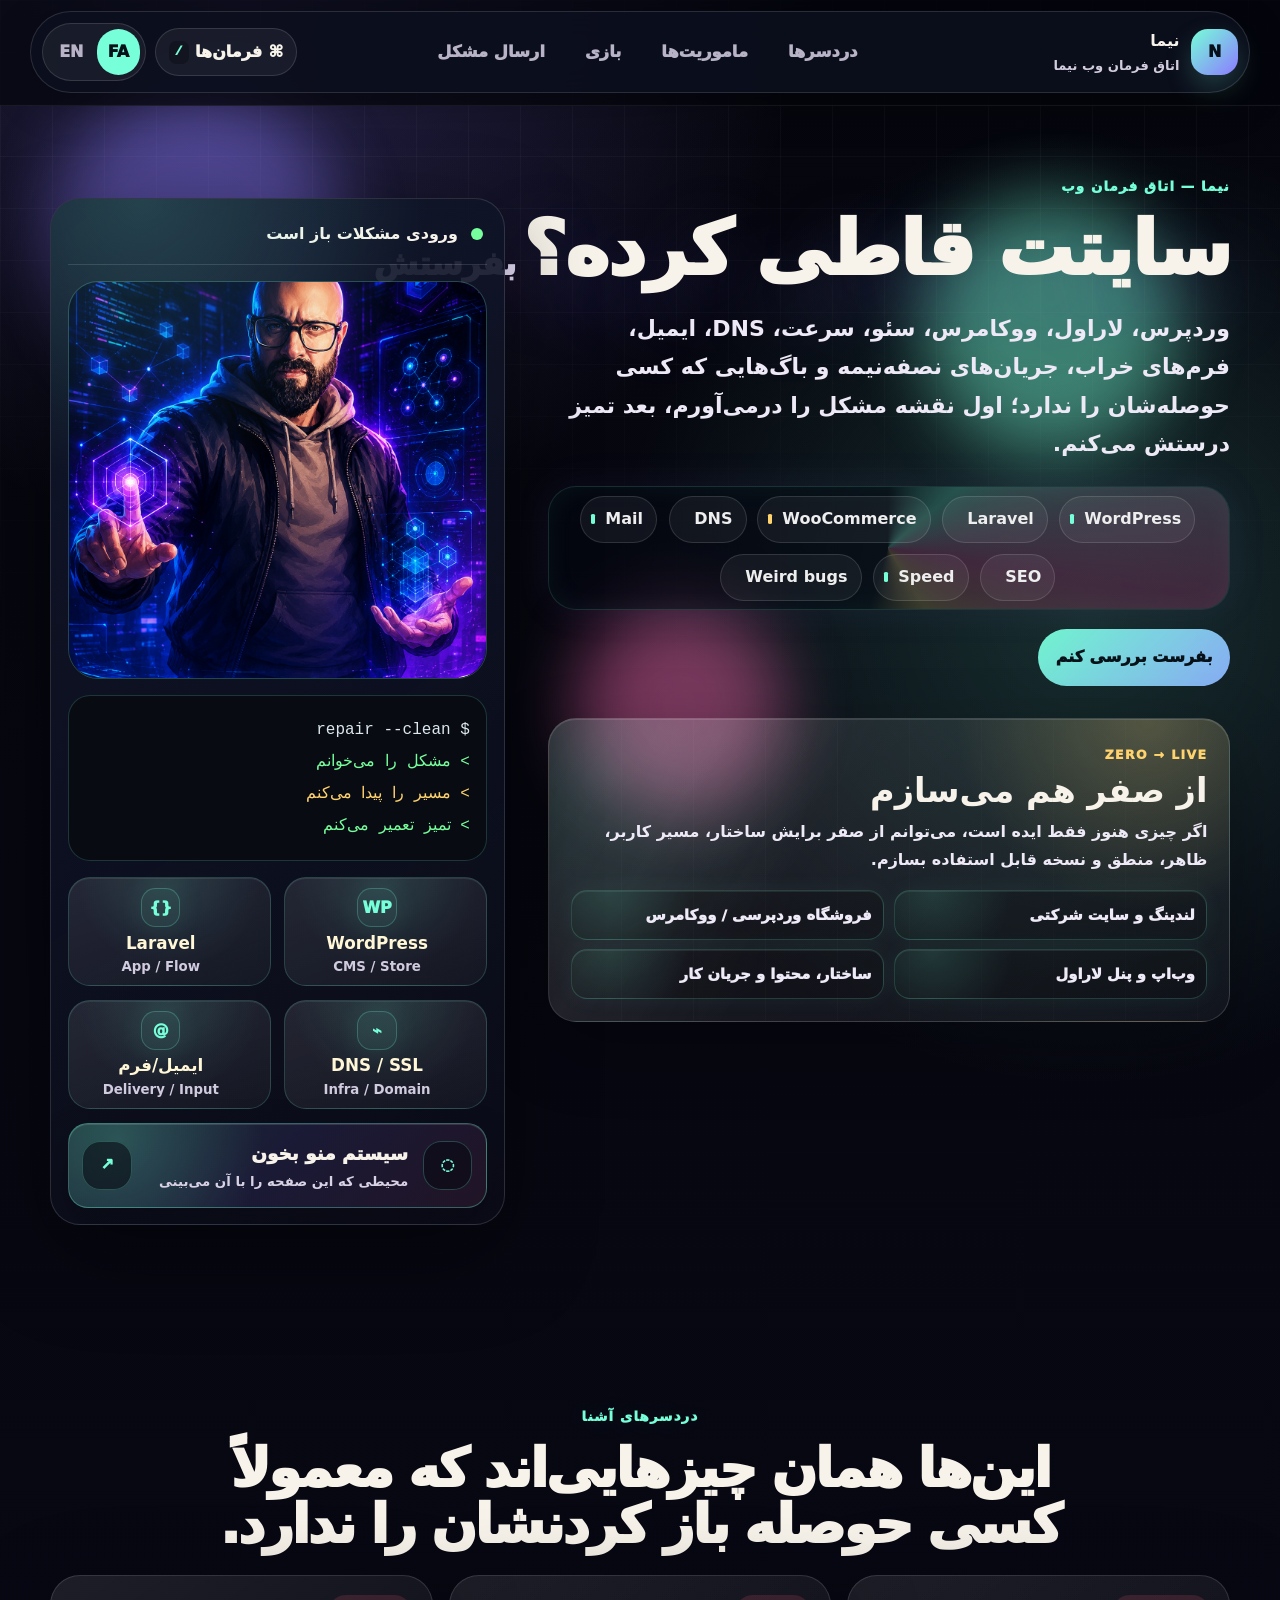
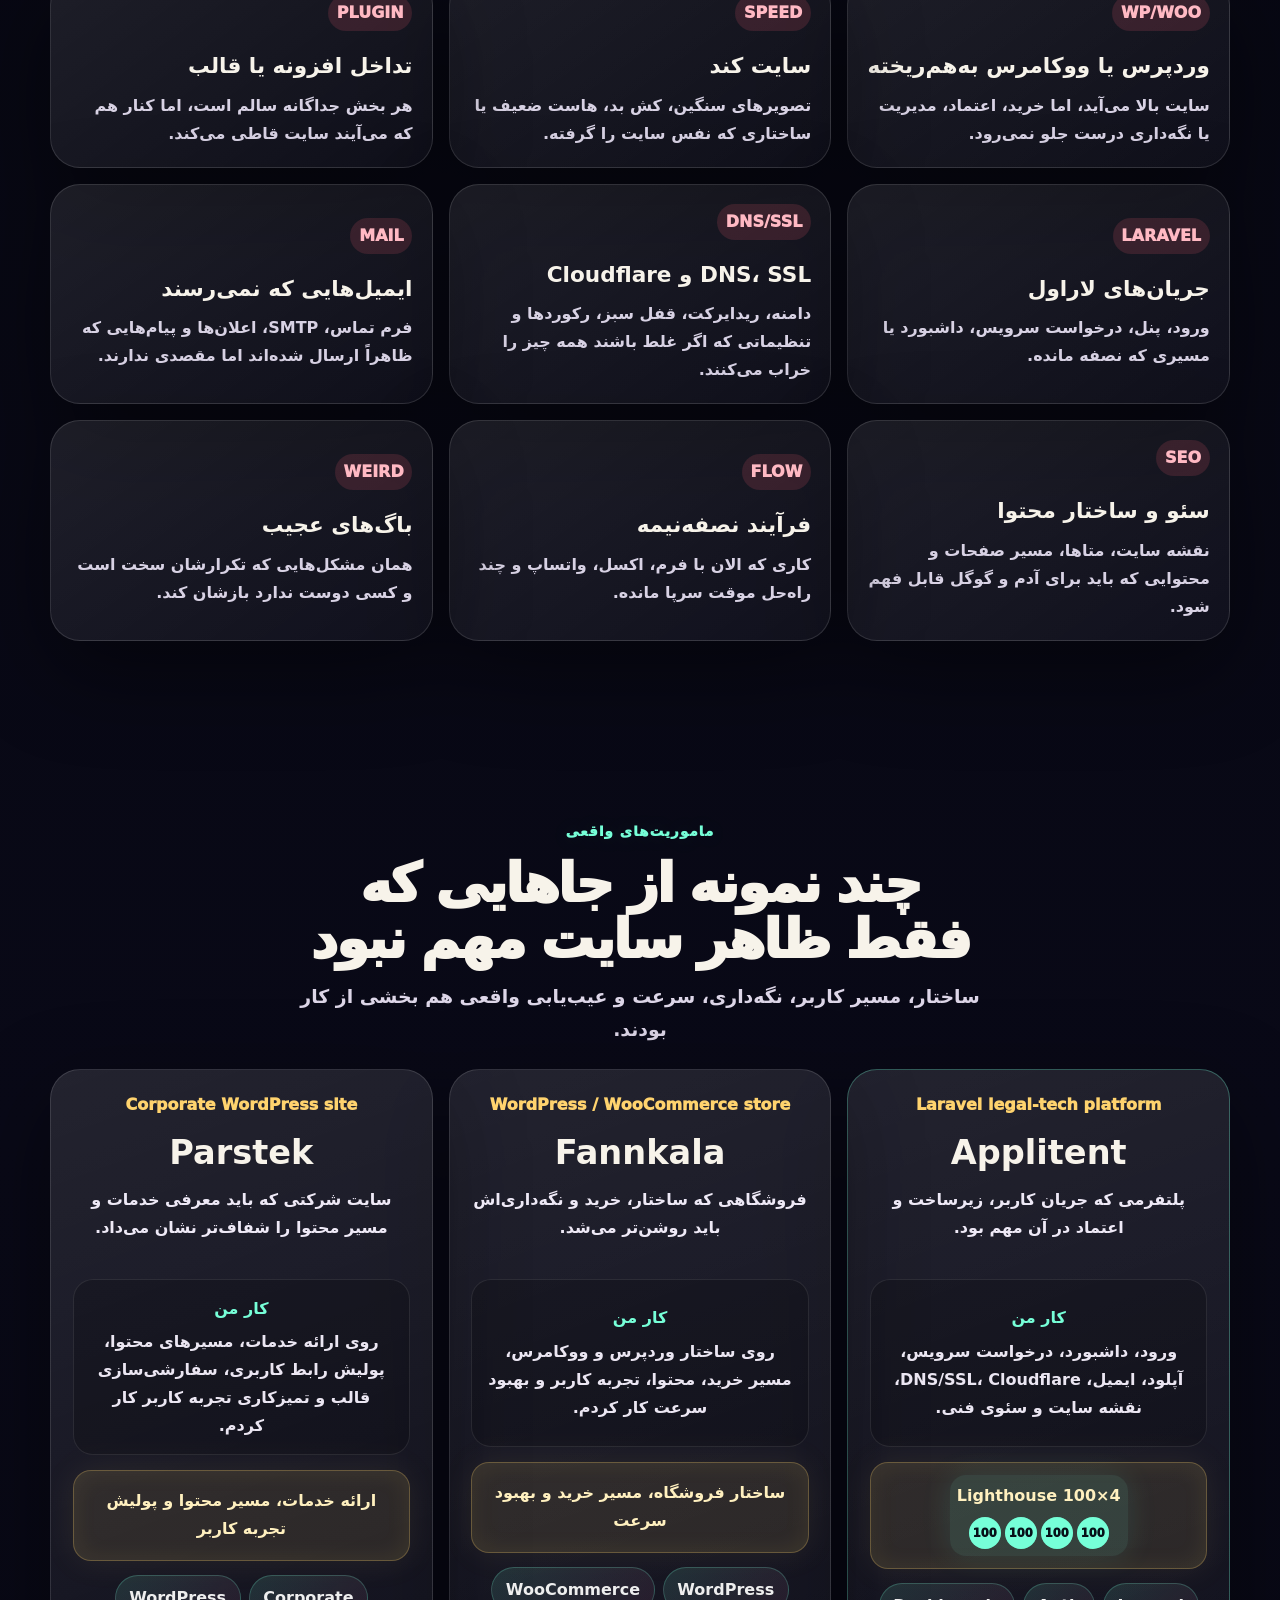
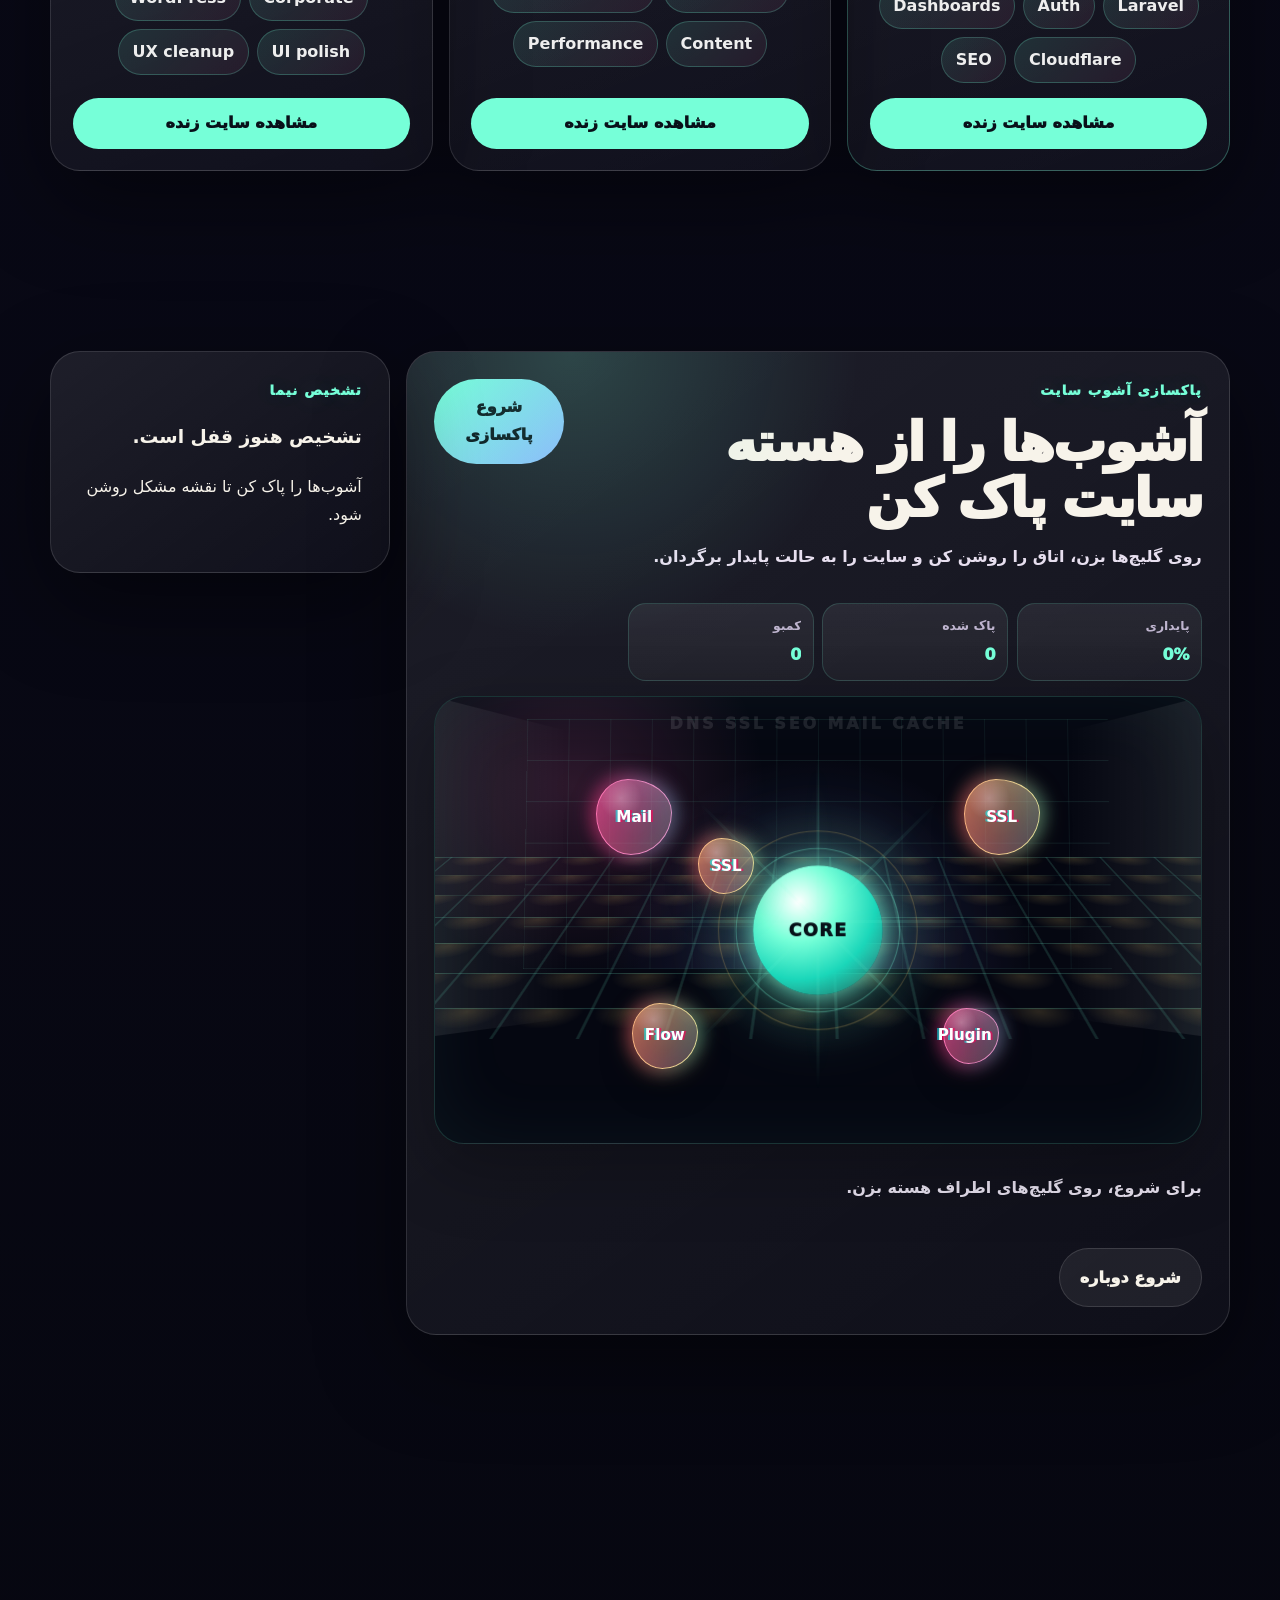
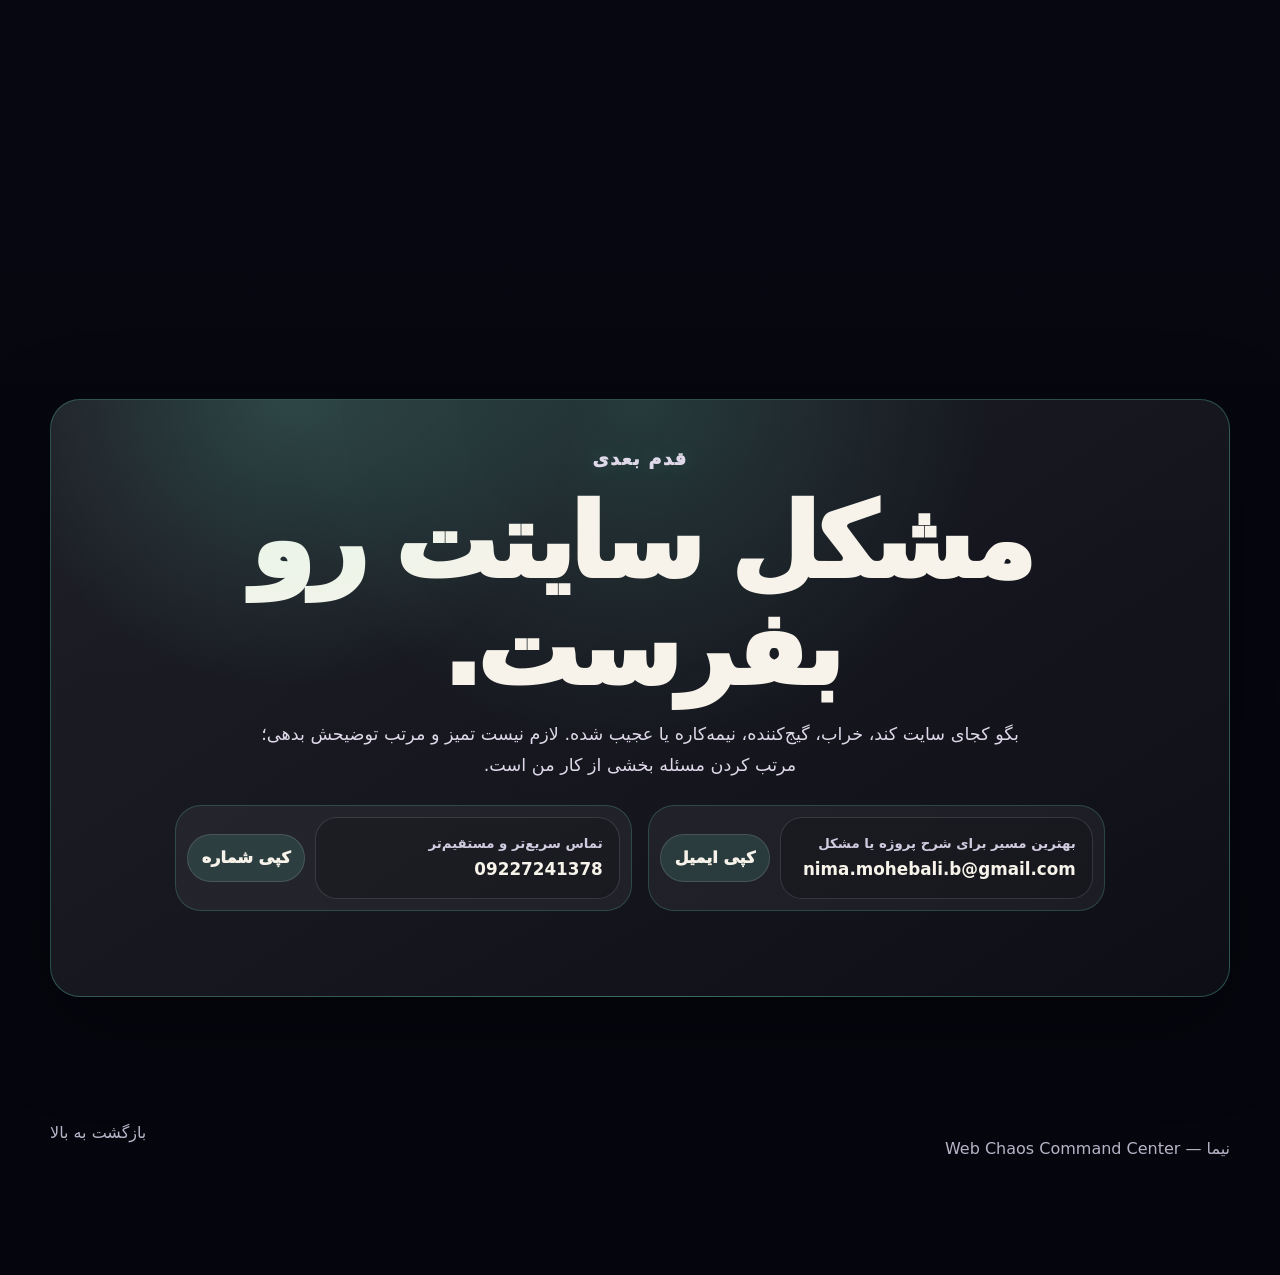
==== index.html @ 5c3686ef "Replace debug quiz with Chaos Cleaner game" ====
<!DOCTYPE html>
<html lang="fa" dir="rtl">
<head>
    <meta charset="UTF-8">
    <title>نیما — Web Chaos Command Center</title>
    <meta name="viewport" content="width=device-width, initial-scale=1">
    <meta name="description" content="نیما — اتاق فرمان وب برای عیب‌یابی و اصلاح سایت‌های وردپرسی، لاراولی، فروشگاهی، سئو، سرعت، DNS، ایمیل و باگ‌های عجیب.">
    <meta name="robots" content="index,follow">
    <meta property="og:type" content="profile">
    <meta property="og:title" content="نیما — Web Chaos Command Center">
    <meta property="og:description" content="نیما — اتاق فرمان وب برای عیب‌یابی و اصلاح سایت‌های وردپرسی، لاراولی، فروشگاهی، سئو، سرعت، DNS، ایمیل و باگ‌های عجیب.">
    <meta property="og:locale" content="fa_IR">
    <meta property="og:site_name" content="Nima — Web Chaos Command Center">
    <meta property="og:image" content="./nima-command-center.png">
    <meta name="twitter:card" content="summary_large_image">
    <meta name="twitter:title" content="نیما — Web Chaos Command Center">
    <meta name="twitter:description" content="نیما — اتاق فرمان وب برای عیب‌یابی و اصلاح سایت‌های وردپرسی، لاراولی، فروشگاهی، سئو، سرعت، DNS، ایمیل و باگ‌های عجیب.">
    <meta name="twitter:image" content="./nima-command-center.png">
    <script type="application/ld+json">
    {"@context":"https://schema.org","@type":"ProfilePage","name":"Nima — Web Chaos Command Center","inLanguage":["fa-IR","en-US"],"about":{"@type":"Person","name":"Nima","email":"mailto:nima.mohebali.b@gmail.com","telephone":"+989227241378","knowsAbout":["Laravel","WordPress","WooCommerce","Technical SEO","Web Performance","DNS","SSL","Cloudflare","Mail troubleshooting","Web debugging"]}}
    </script>
    <link rel="stylesheet" href="assets/css/style.css">
</head>
<body>
    <a class="skip-link" href="#main-content" data-i18n="skip">رفتن به محتوای اصلی</a>
    <div class="cursor-glow" aria-hidden="true"></div>
    <div class="ambient" aria-hidden="true"><span></span><span></span><span></span></div>

    <header class="site-header" data-i18n-aria-label="headerAria" aria-label="ناوبری اصلی">
        <nav class="nav-shell">
            <a class="brand" href="#top" data-i18n-aria-label="brandAria" aria-label="بازگشت به بالا"><span class="brand-mark">N</span><span><strong data-i18n="brandName">نیما</strong><small data-i18n="brandRole">اتاق فرمان وب نیما</small></span></a>
            <div class="nav-links" data-i18n-aria-label="navAria" aria-label="لینک‌های صفحه">
                <a href="#chaos" data-i18n="navChaos">دردسرها</a><a href="#projects" data-i18n="navProjects">ماموریت‌ها</a><a href="#boss" data-i18n="navBoss">بازی</a><a href="#contact" data-i18n="navContact">ارسال مشکل</a>
            </div>
            <div class="nav-actions">
                <button class="command-trigger" type="button" data-open-command data-i18n-aria-label="commandAria" aria-label="باز کردن فرمان‌ها"><span>⌘</span><span data-i18n="commandTrigger">فرمان‌ها</span><kbd>/</kbd></button>
                <div class="language-switch" role="group" data-i18n-aria-label="langAria" aria-label="تغییر زبان"><button type="button" class="lang-option is-active" data-lang-option="fa">FA</button><button type="button" class="lang-option" data-lang-option="en">EN</button><span class="lang-status" data-i18n="langStatus">حالت فارسی</span></div>
            </div>
        </nav>
    </header>

    <main id="main-content">
        <section class="hero section" id="top" aria-labelledby="hero-title">
            <div class="container hero-grid">
                <div class="hero-copy observe">
                    <p class="hero-kicker" data-i18n="heroBadge">Nima — Web Chaos Command Center</p>
                    <h1 class="hero-title" id="hero-title"><span class="hero-title-main" data-i18n="heroTitleMain">سایتت قاطی کرده؟</span><span class="hero-title-soft" data-i18n="heroTitleSoft">بفرستش</span></h1>
                    <p class="hero-subtitle" data-i18n="heroSubtitle">وردپرس، لاراول، ووکامرس، سئو، سرعت، DNS، ایمیل، فرم‌های خراب، جریان‌های نصفه‌نیمه و باگ‌هایی که کسی حوصله‌شان را ندارد؛ اول نقشه مشکل را درمی‌آورم، بعد تمیز درستش می‌کنم.</p>
                    <div class="chaos-strip" aria-label="Web chaos signals"><span>WordPress</span><span>Laravel</span><span>WooCommerce</span><span>DNS</span><span>Mail</span><span>SEO</span><span>Speed</span><span>Weird bugs</span></div>
                    <div class="hero-actions hero-actions-minimal"><a href="#contact" class="btn primary-btn" data-i18n="heroCtaContact">بفرست بررسی کنم</a></div>
                    <article class="scratch-card hero-support-card">
                        <span class="scratch-kicker">ZERO → LIVE</span>
                        <h2 data-i18n="scratchTitle">از صفر هم می‌سازم</h2>
                        <p data-i18n="scratchBody">اگر چیزی هنوز فقط ایده است، می‌توانم از صفر برایش ساختار، مسیر کاربر، ظاهر، منطق و نسخه قابل استفاده بسازم.</p>
                        <div class="scratch-list" aria-label="Build from scratch options">
                            <span data-i18n="scratchItem1">لندینگ و سایت شرکتی</span>
                            <span data-i18n="scratchItem2">فروشگاه وردپرسی / ووکامرس</span>
                            <span data-i18n="scratchItem3">وب‌اپ و پنل لاراول</span>
                            <span data-i18n="scratchItem4">ساختار، محتوا و جریان کار</span>
                        </div>
                    </article>
                </div>
                <aside class="dashboard observe" data-i18n-aria-label="dashboardAria" aria-label="داشبورد فرمان">
                    <div class="dash-top"><span class="pulse-dot"></span><strong data-i18n="dashTitle">ورودی مشکلات باز است</strong></div><figure class="operator-card"><img src="./nima-command-center.png" alt="نیما در اتاق فرمان وب" data-i18n-alt="operatorAlt"></figure>
                    <div class="terminal-card"><p>$ repair --clean</p><p class="ok" data-i18n="terminal1">&gt; مشکل را می‌خوانم</p><p class="warn" data-i18n="terminal2">&gt; مسیر را پیدا می‌کنم</p><p class="ok" data-i18n="terminal3">&gt; تمیز تعمیر می‌کنم</p></div>
                    <div class="system-cards system-lights" aria-label="Repair categories">
                        <span class="system-module"><i>WP</i><strong>WordPress</strong><small>CMS / Store</small></span>
                        <span class="system-module"><i>{}</i><strong>Laravel</strong><small>App / Flow</small></span>
                        <span class="system-module"><i>⌁</i><strong>DNS / SSL</strong><small>Infra / Domain</small></span>
                        <span class="system-module"><i>@</i><strong data-i18n="statusMailLabel">ایمیل / فرم</strong><small>Delivery / Input</small></span>
                    </div>
                    <button class="scan-card" type="button" data-scan-visitor>
                        <span class="scan-glyph" aria-hidden="true">◌</span>
                        <span class="scan-copy"><strong data-i18n="scanCta">سیستم منو بخون</strong><small data-i18n="scanHelper">محیطی که این صفحه را با آن می‌بینی</small></span>
                        <span class="scan-arrow" aria-hidden="true">↗</span>
                    </button>
                </aside>
            </div>
        </section>

        <section class="section" id="chaos" aria-labelledby="chaos-title">
            <div class="container"><div class="section-heading observe"><p class="section-kicker" data-i18n="chaosKicker">دردسرهای آشنا</p><h2 id="chaos-title" data-i18n="chaosTitle">این‌ها همان چیزهایی‌اند که معمولاً کسی حوصله باز کردنشان را ندارد.</h2></div><div class="chaos-grid" id="chaos-grid"></div></div>
        </section>

        <section class="section" id="projects" aria-labelledby="projects-title">
            <div class="container"><div class="section-heading observe"><p class="section-kicker" data-i18n="projectsKicker">ماموریت‌های واقعی</p><h2 id="projects-title" data-i18n="projectsTitle">چند نمونه از جاهایی که فقط ظاهر سایت مهم نبود</h2><p data-i18n="projectsSubtitle">ساختار، مسیر کاربر، نگه‌داری، سرعت و عیب‌یابی واقعی هم بخشی از کار بودند.</p></div><div class="mission-grid" id="mission-grid"></div></div>
        </section>

        <section class="section split-section" id="boss" aria-labelledby="boss-title">
            <div class="container game-layout debug-lab-layout">
                <article class="game-card debug-lab-card observe" id="game-card">
                    <div class="game-head debug-lab-head"><div><p class="section-kicker" data-i18n="gameKicker">پاکسازی آشوب سایت</p><h2 id="boss-title" data-i18n="gameTitle">آشوب‌ها را از هسته سایت پاک کن</h2><p data-i18n="gameIntro">روی گلیچ‌ها بزن، اتاق را روشن کن و سایت را به حالت پایدار برگردان.</p></div><button class="btn primary-btn" type="button" data-start-game data-i18n="startGame">شروع پاکسازی</button></div>
                    <div class="debug-lab-shell">
                        <div class="rescue-hud debug-lab-hud" aria-live="polite"><span><b data-i18n="stabilityLabel">پایداری</b><i id="game-power">0%</i></span><span><b data-i18n="cleanedLabel">پاک شده</b><i id="game-cleaned">0</i></span><span><b data-i18n="comboLabel">کمبو</b><i id="game-combo">0</i></span></div>
                        <div class="debug-lab-stage chaos-stage" id="debug-lab-stage" aria-label="Chaos Cleaner stage">
                            <div class="lab-wall lab-wall-back" aria-hidden="true"></div><div class="lab-wall lab-wall-left" aria-hidden="true"></div><div class="lab-wall lab-wall-right" aria-hidden="true"></div><div class="lab-floor" aria-hidden="true"></div>
                            <div class="lab-core" id="lab-core" aria-hidden="true"><span>CORE</span></div>
                            <div class="lab-beams" id="lab-beams" aria-hidden="true"></div>
                            <div class="lab-consoles" id="lab-consoles"></div>
                        </div>
                        <p class="game-status" id="game-status" aria-live="polite" data-i18n="gameStatusIdle">برای شروع، روی گلیچ‌های اطراف هسته بزن.</p>
                        <div class="game-actions"><button class="btn ghost-btn" type="button" data-reset-game data-i18n="resetGame">شروع دوباره</button></div>
                    </div>
                </article>
                <aside class="diagnosis-card observe" id="diagnosis-card" aria-live="polite"><p class="section-kicker" data-i18n="diagnosisKicker">تشخیص نیما</p><h3 data-i18n="diagnosisLocked">تشخیص هنوز قفل است.</h3><p data-i18n="diagnosisHint">آشوب‌ها را پاک کن تا نقشه مشکل روشن شود.</p></aside>
            </div>
        </section>

        <section class="section signal-section" id="signal" aria-labelledby="signal-title">
            <div class="container"><article class="signal-player observe" id="signal-player" data-audio-ready="false"><div class="signal-copy"><p class="section-kicker">Nima Signal Player</p><h2 id="signal-title" data-i18n="signalTitle">Command Center Signal</h2><div class="vibe-tags"><span data-i18n="tagMade">ساخته‌ی نیما</span><span data-i18n="tagPersonal">سیگنال شخصی</span></div></div><button class="signal-play" type="button" data-audio-toggle data-i18n-aria-label="audioPlay" aria-label="پخش سیگنال">▶</button><div class="wave" aria-hidden="true"><span></span><span></span><span></span><span></span><span></span><span></span></div><div class="signal-scrub"><time id="audio-current">0:00</time><button class="signal-progress" type="button" data-audio-seek aria-label="Audio timeline"><span id="audio-progress"></span><i id="audio-thumb"></i></button><time id="audio-duration">0:00</time></div><p class="audio-note" id="audio-note" data-i18n="audioMissing">اگر فایل صوتی موجود نباشد، پلیر بی‌صدا و تمیز می‌ماند.</p><audio id="command-audio" preload="metadata" src="assets/audio/command-center.mp3"></audio></article></div>
        </section>

        <section class="section contact-section" id="contact" aria-labelledby="contact-title">
            <div class="container"><article class="contact-card observe"><p class="section-kicker" data-i18n="contactKicker">قدم بعدی</p><h2 id="contact-title" data-i18n="contactTitle">مشکل سایتت رو بفرست.</h2><p data-i18n="contactText">بگو کجای سایت کند، خراب، گیج‌کننده، نیمه‌کاره یا عجیب شده. لازم نیست تمیز و مرتب توضیحش بدهی؛ مرتب کردن مسئله بخشی از کار من است.</p><div class="contact-actions"><div class="contact-method"><a class="contact-link" href="mailto:nima.mohebali.b@gmail.com"><small data-i18n="emailContext">بهترین مسیر برای شرح پروژه یا مشکل</small><strong>nima.mohebali.b@gmail.com</strong></a><button class="copy-btn" type="button" data-copy="email" data-i18n="copyEmail">کپی ایمیل</button></div><div class="contact-method"><a class="contact-link" href="tel:+989227241378" data-i18n-aria-label="phoneAria" aria-label="تماس با 09227241378"><small data-i18n="phoneContext">تماس سریع‌تر و مستقیم‌تر</small><strong>09227241378</strong></a><button class="copy-btn" type="button" data-copy="phone" data-i18n="copyPhone">کپی شماره</button></div></div><p class="copy-status" id="copy-status" aria-live="polite"></p></article></div>
        </section>
    </main>

    <footer class="page-footer"><div class="container footer-content"><p data-i18n="footerText">نیما — Web Chaos Command Center</p><a href="#top" data-i18n="backTop">بازگشت به بالا</a></div></footer>
    <div class="mobile-dock" aria-label="Pocket console"><button type="button" data-open-command>⌘</button><a href="#boss">☠︎</a><a href="#contact">✉</a><button type="button" data-audio-toggle>▶</button></div>

    <div class="diagnostics-dialog" id="diagnostics-dialog" role="dialog" aria-modal="true" aria-labelledby="diagnostics-title" hidden><div class="diagnostics-backdrop" data-close-diagnostics></div><div class="diagnostics-panel" role="document"><div class="diagnostics-head"><div><p class="section-kicker">Environment Scan</p><h2 id="diagnostics-title" data-i18n="diagnosticsTitle">اسکن محیط</h2></div><button class="icon-button" type="button" data-close-diagnostics data-i18n-aria-label="closeAria" aria-label="بستن">×</button></div><div class="diagnostics-grid" id="diagnostics-grid" hidden aria-live="polite"></div></div></div>
    <div class="command-dialog" id="command-dialog" role="dialog" aria-modal="true" aria-labelledby="command-title" hidden><div class="command-backdrop" data-close-command></div><div class="command-panel" role="document"><div class="command-head"><div><p class="section-kicker">System Console</p><h2 id="command-title" data-i18n="paletteTitle">فرمان‌ها</h2></div><button class="icon-button" type="button" data-close-command data-i18n-aria-label="closeAria" aria-label="بستن">×</button></div><div class="command-list" id="command-list"></div><p class="command-hint" data-i18n="paletteHint">/ برای باز کردن، Escape برای بستن.</p></div></div>
    <script src="assets/js/main.js"></script>
</body>
</html>
---- assets/css/style.css ----
/* Base */
:root {
    color-scheme: dark;
    --bg: #05060d;
    --panel: rgba(16, 20, 35, 0.78);
    --panel-strong: rgba(25, 30, 52, 0.92);
    --text: #f7f3ea;
    --muted: #b8b3c7;
    --line: rgba(255, 255, 255, 0.13);
    --mint: #76ffd8;
    --pink: #ff6fb5;
    --violet: #8c7bff;
    --amber: #ffd36e;
    --danger: #ff5d73;
    --ok: #77ff9d;
    --shadow: 0 30px 90px rgba(0, 0, 0, 0.45);
    --radius: 30px;
    --container: 1180px;
}

* {
    box-sizing: border-box;
}

html {
    scroll-behavior: smooth;
}

body {
    margin: 0;
    min-width: 320px;
    padding-bottom: env(safe-area-inset-bottom);
    background:
        radial-gradient(circle at 20% 0, rgba(140, 123, 255, 0.25), transparent 34rem),
        radial-gradient(circle at 85% 10%, rgba(118, 255, 216, 0.16), transparent 30rem),
        linear-gradient(180deg, #05060d, #090917 45%, #05060d);
    color: var(--text);
    font-family: Vazirmatn, Inter, ui-rounded, "SF Pro Rounded", system-ui, -apple-system, BlinkMacSystemFont, "Segoe UI", sans-serif;
    line-height: 1.75;
    text-rendering: optimizeLegibility;
    -webkit-font-smoothing: antialiased;
    overflow-x: hidden;
}

body.debug-mode {
    --line: rgba(118, 255, 216, 0.28);
}

body::selection {
    background: rgba(118, 255, 216, 0.28);
}

a {
    color: inherit;
    text-decoration: none;
}

button {
    font: inherit;
    cursor: pointer;
}

:focus-visible {
    outline: 3px solid rgba(118, 255, 216, 0.75);
    outline-offset: 3px;
}

.container {
    width: min(var(--container), calc(100% - 2rem));
    margin-inline: auto;
}

.section {
    position: relative;
    padding: clamp(3.3rem, 7vw, 7rem) 0;
}

.skip-link {
    position: fixed;
    inset-block-start: 1rem;
    inset-inline-start: 1rem;
    z-index: 999;
    transform: translateY(-160%);
    padding: 0.8rem 1rem;
    border-radius: 999px;
    background: var(--mint);
    color: #061018;
    font-weight: 950;
}

.skip-link:focus {
    transform: none;
}

.cursor-glow {
    position: fixed;
    z-index: 0;
    width: 18rem;
    height: 18rem;
    border-radius: 50%;
    pointer-events: none;
    opacity: 0;
    background: radial-gradient(circle, rgba(118, 255, 216, 0.16), transparent 65%);
    transform: translate(-50%, -50%);
}

.ambient {
    position: fixed;
    inset: 0;
    z-index: -1;
    overflow: hidden;
    pointer-events: none;
}

.ambient::before {
    content: "";
    position: absolute;
    inset: 0;
    background-image:
        linear-gradient(rgba(255, 255, 255, 0.04) 1px, transparent 1px),
        linear-gradient(90deg, rgba(255, 255, 255, 0.04) 1px, transparent 1px);
    background-size: 52px 52px;
    mask-image: linear-gradient(#000, transparent 78%);
}

.ambient span {
    position: absolute;
    border-radius: 999px;
    filter: blur(35px);
    opacity: 0.45;
}

.ambient span:nth-child(1) {
    width: 18rem;
    height: 18rem;
    top: 10%;
    left: 4%;
    background: var(--violet);
}

.ambient span:nth-child(2) {
    width: 16rem;
    height: 16rem;
    top: 22%;
    right: 8%;
    background: var(--mint);
}

.ambient span:nth-child(3) {
    width: 13rem;
    height: 13rem;
    bottom: 10%;
    left: 45%;
    background: var(--pink);
}

/* Header / Navigation */
.site-header {
    position: sticky;
    top: 0;
    z-index: 50;
    padding: 0.7rem 0;
    border-bottom: 1px solid rgba(255, 255, 255, 0.07);
    background: rgba(5, 6, 13, 0.7);
    backdrop-filter: blur(20px);
}

.nav-shell {
    width: min(1220px, calc(100% - 1rem));
    margin: auto;
    display: flex;
    align-items: center;
    justify-content: space-between;
    gap: 1rem;
    padding: 0.55rem;
    border: 1px solid var(--line);
    border-radius: 999px;
    background: rgba(13, 17, 31, 0.82);
    box-shadow: 0 12px 40px rgba(0, 0, 0, 0.25);
}

.brand,
.nav-actions,
.nav-links,
.language-switch,
.command-trigger {
    display: flex;
    align-items: center;
}

.brand {
    min-width: 15rem;
    gap: 0.75rem;
}

.brand-mark {
    display: grid;
    place-items: center;
    width: 2.9rem;
    height: 2.9rem;
    border-radius: 1.05rem;
    background: linear-gradient(135deg, var(--mint), var(--violet));
    color: #071018;
    font-weight: 1000;
    box-shadow: 0 12px 28px rgba(118, 255, 216, 0.2);
}

.brand small {
    display: block;
    color: #d2ccdf;
    font-size: 0.82rem;
    font-weight: 800;
}

.nav-links {
    gap: 0.25rem;
}

.nav-links a {
    padding: 0.65rem 0.9rem;
    border-radius: 999px;
    color: var(--muted);
    font-weight: 850;
}

.nav-links a:hover {
    background: rgba(255, 255, 255, 0.07);
    color: var(--text);
}

.nav-actions {
    gap: 0.55rem;
}

.command-trigger,
.language-switch {
    border: 1px solid var(--line);
    border-radius: 999px;
    background: rgba(255, 255, 255, 0.055);
    padding: 0.28rem;
}

.command-trigger {
    gap: 0.4rem;
    padding: 0.55rem 0.8rem;
    color: var(--text);
    font-weight: 950;
}

.command-trigger kbd {
    padding: 0 0.38rem;
    border-radius: 0.45rem;
    background: rgba(0, 0, 0, 0.25);
    color: var(--mint);
}

.lang-option {
    border: 0;
    border-radius: 999px;
    background: transparent;
    color: var(--muted);
    padding: 0.48rem 0.68rem;
    font-weight: 950;
}

.lang-option.is-active {
    background: var(--mint);
    color: #061018;
}

.lang-status {
    position: absolute;
    width: 1px;
    height: 1px;
    clip-path: inset(50%);
    overflow: hidden;
}

/* Hero */
.hero {
    padding-top: clamp(2rem, 4vw, 4.5rem);
}

.hero-grid {
    display: grid;
    grid-template-columns: minmax(0, 1fr) minmax(330px, 0.86fr);
    align-items: center;
    gap: clamp(1.4rem, 4vw, 4rem);
}

.hero-kicker,
.section-kicker {
    margin: 0 0 0.8rem;
    color: var(--mint);
    text-transform: uppercase;
    letter-spacing: 0.08em;
    font-size: 0.84rem;
    font-weight: 1000;
    text-shadow: 0 0 22px rgba(118, 255, 216, 0.18);
}

.hero-title {
    max-width: 9.5ch;
    margin: 0;
    font-size: clamp(4.4rem, 10vw, 9rem);
    line-height: 0.9;
    letter-spacing: -0.07em;
    font-weight: 1000;
    text-shadow: 0 24px 80px rgba(140, 123, 255, 0.28);
}

html[dir="rtl"] .hero-title {
    letter-spacing: -0.035em;
}

.hero-subtitle {
    max-width: 68ch;
    margin: 1.35rem 0 0;
    color: #eee9f6;
    font-size: clamp(1.08rem, 1.8vw, 1.38rem);
    font-weight: 760;
}

.chaos-strip,
.hero-actions,
.vibe-tags,
.contact-actions {
    display: flex;
    flex-wrap: wrap;
    gap: 0.7rem;
}

.chaos-strip {
    margin-top: 1.4rem;
}

.chaos-strip span,
.chip,
.vibe-tags span {
    border: 1px solid var(--line);
    border-radius: 999px;
    background: rgba(255, 255, 255, 0.07);
    color: #eee;
    padding: 0.5rem 0.85rem;
    font-weight: 900;
}

.hero-actions {
    margin-top: 1.7rem;
}

.btn {
    display: inline-flex;
    align-items: center;
    justify-content: center;
    min-height: 3.35rem;
    border: 1px solid var(--line);
    border-radius: 999px;
    padding: 0.9rem 1.25rem;
    background: rgba(255, 255, 255, 0.065);
    color: var(--text);
    font-weight: 1000;
    transition: transform 0.2s ease, border-color 0.2s ease, background 0.2s ease;
}

.btn:hover {
    transform: translateY(-2px);
    border-color: rgba(118, 255, 216, 0.5);
}

.primary-btn {
    border: 0;
    background: linear-gradient(135deg, var(--mint), #8fb4ff);
    color: #061018;
}

.console-btn {
    background: rgba(140, 123, 255, 0.13);
}

/* Dashboard */
.dashboard,
.game-card,
.diagnosis-card,
.signal-player,
.contact-card,
.mission-card,
.chaos-card {
    position: relative;
    overflow: hidden;
    border: 1px solid var(--line);
    border-radius: var(--radius);
    background: linear-gradient(145deg, rgba(255, 255, 255, 0.09), rgba(255, 255, 255, 0.035));
    box-shadow: var(--shadow);
}

.dashboard {
    padding: 1.05rem;
    background:
        linear-gradient(145deg, rgba(16, 22, 42, 0.96), rgba(12, 13, 26, 0.78)),
        radial-gradient(circle at 20% 0, rgba(118, 255, 216, 0.18), transparent 16rem);
}

.dashboard::before,
.game-card::before,
.contact-card::before {
    content: "";
    position: absolute;
    inset: 0;
    background: radial-gradient(circle at 20% 0, rgba(118, 255, 216, 0.18), transparent 18rem);
    pointer-events: none;
}

.dash-top {
    display: flex;
    align-items: center;
    justify-content: space-between;
    gap: 0.8rem;
    border-bottom: 1px solid var(--line);
    padding: 0.25rem 0.25rem 1rem;
}

.dash-top small {
    color: var(--amber);
    font-weight: 1000;
}

.pulse-dot {
    width: 0.75rem;
    height: 0.75rem;
    border-radius: 999px;
    background: var(--ok);
    box-shadow: 0 0 0 0 rgba(119, 255, 157, 0.5);
    animation: pulse 1.6s infinite;
}

.terminal-card {
    margin: 1rem 0;
    border: 1px solid rgba(118, 255, 216, 0.18);
    border-radius: 22px;
    background: #080b12;
    color: #dce8ee;
    padding: 1rem;
    font-family: ui-monospace, SFMono-Regular, Menlo, Consolas, monospace;
}

.terminal-card p {
    margin: 0.25rem 0;
}

.ok {
    color: var(--ok);
}

.warn {
    color: var(--amber);
}

.system-cards {
    display: grid;
    grid-template-columns: repeat(2, minmax(0, 1fr));
    gap: 0.85rem;
}

.system-module,
.scan-card,
.diagnostic-item {
    border: 1px solid var(--line);
    border-radius: 20px;
    background: rgba(255, 255, 255, 0.06);
    padding: 0.85rem;
}

.system-module {
    position: relative;
    display: grid;
    justify-items: center;
    gap: 0.22rem;
    min-height: 7rem;
    overflow: hidden;
    text-align: center;
    background: linear-gradient(160deg, rgba(255,255,255,0.09), rgba(255,255,255,0.035));
    box-shadow: inset 0 1px 0 rgba(255,255,255,0.08);
}

.system-module::before {
    content: "";
    position: absolute;
    inset: 0 0 auto;
    height: 3px;
    background: linear-gradient(90deg, transparent, rgba(118,255,216,0.8), rgba(140,123,255,0.75), transparent);
}

.system-module i {
    display: grid;
    place-items: center;
    width: 2.2rem;
    height: 2.2rem;
    border: 1px solid rgba(118,255,216,0.24);
    border-radius: 0.9rem;
    background: rgba(118,255,216,0.08);
    color: var(--mint);
    font-style: normal;
    font-weight: 1000;
}

.system-cards small,
.contact-link small,
.diagnostic-item small {
    display: block;
    color: #d1cbe0;
    font-weight: 850;
}

.system-cards strong {
    font-size: 1.08rem;
    line-height: 1.25;
}

.scan-card {
    position: relative;
    display: grid;
    grid-template-columns: auto 1fr auto;
    align-items: center;
    gap: 0.9rem;
    width: 100%;
    margin-top: 0.9rem;
    color: var(--text);
    text-align: start;
    background:
        radial-gradient(circle at 12% 20%, rgba(118,255,216,0.2), transparent 9rem),
        linear-gradient(135deg, rgba(118,255,216,0.14), rgba(140,123,255,0.12) 48%, rgba(255,111,181,0.09));
    box-shadow: inset 0 1px 0 rgba(255,255,255,0.12), 0 18px 42px rgba(0,0,0,0.22);
    transition: transform 0.2s ease, border-color 0.2s ease, box-shadow 0.2s ease;
}

.scan-card:hover,
.scan-card:focus-visible {
    transform: translateY(-2px);
    border-color: rgba(118,255,216,0.62);
    box-shadow: inset 0 1px 0 rgba(255,255,255,0.16), 0 22px 58px rgba(118,255,216,0.13);
}

.scan-glyph,
.scan-arrow {
    display: grid;
    place-items: center;
    width: 3.1rem;
    height: 3.1rem;
    border-radius: 1.15rem;
    background: rgba(7,10,18,0.58);
    color: var(--mint);
    font-weight: 1000;
    box-shadow: inset 0 0 0 1px rgba(118,255,216,0.24);
}

.scan-copy strong,
.scan-copy small {
    display: block;
}

.scan-copy strong {
    font-size: 1.15rem;
    font-weight: 1000;
}

.scan-copy small {
    color: #d8d2e4;
    font-weight: 850;
}

.scratch-card {
    position: relative;
    margin-top: clamp(1.25rem, 3vw, 2rem);
    border: 1px solid rgba(255,255,255,0.15);
    border-radius: 28px;
    background:
        radial-gradient(circle at 88% 0, rgba(255,211,110,0.22), transparent 12rem),
        radial-gradient(circle at 8% 18%, rgba(118,255,216,0.14), transparent 13rem),
        linear-gradient(145deg, rgba(255,255,255,0.1), rgba(255,255,255,0.038));
    padding: clamp(1rem, 2.4vw, 1.35rem);
    overflow: hidden;
    box-shadow: 0 24px 70px rgba(0,0,0,0.28), inset 0 1px 0 rgba(255,255,255,0.12);
}

.scratch-card::before {
    content: "";
    position: absolute;
    inset: 0;
    background:
        linear-gradient(120deg, transparent, rgba(255,255,255,0.08), transparent 42%),
        repeating-linear-gradient(90deg, rgba(255,255,255,0.035) 0 1px, transparent 1px 4.5rem);
    opacity: 0.55;
    pointer-events: none;
}

.scratch-card > * {
    position: relative;
    z-index: 1;
}

.hero-support-card {
    max-width: 45rem;
}

.scratch-kicker {
    color: var(--amber);
    font-size: 0.78rem;
    font-weight: 1000;
    letter-spacing: 0.11em;
}

.scratch-card h2 {
    margin: 0.25rem 0 0.45rem;
    font-size: clamp(1.55rem, 3vw, 2.1rem);
    line-height: 1.15;
}

.scratch-card p {
    margin: 0;
    color: #eee9f6;
    font-weight: 720;
}

.scratch-list {
    display: grid;
    grid-template-columns: repeat(2, minmax(0, 1fr));
    gap: 0.62rem;
    margin-top: 1rem;
}

.scratch-list span {
    border: 1px solid rgba(118,255,216,0.18);
    border-radius: 16px;
    background:
        radial-gradient(circle at 12% 0, rgba(118,255,216,0.14), transparent 5rem),
        rgba(0,0,0,0.18);
    padding: 0.68rem 0.72rem;
    color: #efeaf7;
    font-size: 0.92rem;
    font-weight: 930;
    box-shadow: inset 0 1px 0 rgba(255,255,255,0.08), 0 0 24px rgba(118,255,216,0.055);
}

.diagnostics-grid {
    display: grid;
    grid-template-columns: repeat(2, minmax(0, 1fr));
    gap: 0.65rem;
    margin-top: 0.8rem;
}

/* Chaos Cards */
.section-heading {
    max-width: 820px;
    margin-bottom: 1.4rem;
}

.section-heading h2,
.game-card h2,
.contact-card h2,
.signal-player h2 {
    margin: 0.2rem 0;
    font-size: clamp(2.1rem, 4.2vw, 4.7rem);
    line-height: 1.04;
    letter-spacing: -0.045em;
    font-weight: 1000;
}

.chaos-grid {
    display: grid;
    grid-template-columns: repeat(3, minmax(0, 1fr));
    gap: 1rem;
}

.chaos-card {
    min-height: 12rem;
    padding: 1.2rem;
    transition: transform 0.2s ease, border-color 0.2s ease;
}

.chaos-card:hover,
.chaos-card:focus-within {
    transform: translateY(-4px);
    border-color: rgba(255, 211, 110, 0.45);
}

.chaos-card button {
    width: 100%;
    height: 100%;
    border: 0;
    background: transparent;
    color: var(--text);
    text-align: start;
    padding: 0;
}

.alert-code {
    display: inline-flex;
    border-radius: 999px;
    background: rgba(255, 93, 115, 0.15);
    color: #ffb9c3;
    padding: 0.25rem 0.55rem;
    font-weight: 1000;
}

.chaos-card h3 {
    margin: 1rem 0 0.4rem;
    font-size: 1.35rem;
}

.chaos-card p {
    margin: 0;
    color: #d8d2e4;
    font-weight: 650;
}

/* Mission Projects */
.mission-grid {
    display: grid;
    grid-template-columns: repeat(3, minmax(0, 1fr));
    gap: 1rem;
}

.mission-card {
    display: flex;
    flex-direction: column;
    gap: 0.85rem;
    padding: 1.25rem;
    background: linear-gradient(160deg, rgba(255,255,255,0.105), rgba(255,255,255,0.035));
}

.mission-card.featured {
    border-color: rgba(118, 255, 216, 0.3);
}

.mission-card h3 {
    margin: 0.15rem 0;
    font-size: 2rem;
}

.mission-type {
    color: var(--amber);
    font-weight: 1000;
}

.mission-row {
    border: 1px solid rgba(255, 255, 255, 0.08);
    border-radius: 18px;
    background: rgba(0, 0, 0, 0.16);
    padding: 0.8rem;
}

.mission-row strong {
    display: block;
    margin-bottom: 0.25rem;
    color: var(--mint);
}

.mission-row p {
    margin: 0;
    color: #ebe6f2;
    font-weight: 620;
}

.mission-proof {
    display: grid;
    place-items: center;
    min-height: 5.7rem;
    border: 1px solid rgba(118,255,216,0.2);
    border-radius: 20px;
    background: linear-gradient(145deg, rgba(118,255,216,0.1), rgba(140,123,255,0.08));
    text-align: center;
    color: #f4effa;
    font-weight: 1000;
}

.lighthouse-badge {
    display: grid;
    justify-items: center;
    gap: 0.45rem;
}

.lighthouse-badge span {
    display: flex;
    gap: 0.35rem;
}

.lighthouse-badge i {
    display: grid;
    place-items: center;
    width: 2.15rem;
    height: 2.15rem;
    border-radius: 999px;
    background: rgba(118,255,216,0.14);
    color: var(--mint);
    font-style: normal;
    font-size: 0.78rem;
    box-shadow: inset 0 0 0 1px rgba(118,255,216,0.25);
}

.chips {
    display: flex;
    flex-wrap: wrap;
    justify-content: center;
    gap: 0.5rem;
}

.chips .chip {
    transition: border-color 0.2s ease, background 0.2s ease;
}

.chips .chip:hover {
    border-color: rgba(118,255,216,0.35);
    background: rgba(118,255,216,0.08);
}

.live-link {
    margin-top: auto;
    border-radius: 999px;
    background: var(--mint);
    color: #081019;
    padding: 0.72rem 1rem;
    text-align: center;
    font-weight: 1000;
}

/* Boss Fight */
.game-layout {
    display: grid;
    grid-template-columns: minmax(0, 1fr) 360px;
    align-items: start;
    gap: 1rem;
}

.game-card,
.diagnosis-card,
.signal-player,
.contact-card {
    padding: clamp(1rem, 3vw, 1.7rem);
}

.boss-row {
    display: grid;
    grid-template-columns: 5.6rem 1fr;
    align-items: center;
    gap: 1rem;
}

.boss-face {
    display: grid;
    place-items: center;
    width: 5.6rem;
    height: 5.6rem;
    border-radius: 1.5rem;
    background: radial-gradient(circle at 35% 25%, #ffd36e, transparent 24%), linear-gradient(135deg, var(--danger), var(--violet));
    font-size: 2.35rem;
    box-shadow: 0 18px 42px rgba(255, 93, 115, 0.24);
}

.boss-meter {
    position: relative;
    height: 1rem;
    margin-top: 1.7rem;
    border-radius: 999px;
    background: rgba(255, 255, 255, 0.1);
}

.boss-meter > div {
    display: flex;
    justify-content: space-between;
    font-weight: 1000;
}

.boss-meter span#boss-hp {
    position: absolute;
    inset: 0 auto 0 0;
    width: 100%;
    border-radius: inherit;
    background: linear-gradient(90deg, var(--danger), var(--amber));
    transition: width 0.25s ease;
}

html[dir="rtl"] .boss-meter span#boss-hp {
    right: 0;
    left: auto;
}

.game-status {
    color: #e8e2f0;
    font-weight: 900;
}

.issue-card {
    margin: 1rem 0;
    border: 1px solid var(--line);
    border-radius: 22px;
    background: linear-gradient(145deg, rgba(255, 211, 110, 0.12), rgba(255, 255, 255, 0.075));
    padding: 1.05rem;
    font-size: 1.22rem;
    font-weight: 950;
}

.repair-actions {
    display: grid;
    grid-template-columns: repeat(2, minmax(0, 1fr));
    gap: 0.7rem;
}

.repair-actions button {
    min-height: 3.6rem;
    border: 1px solid var(--line);
    border-radius: 18px;
    background: rgba(255, 255, 255, 0.075);
    color: var(--text);
    font-weight: 980;
    padding: 0.85rem;
}

.repair-actions button:hover,
.repair-actions button:focus {
    border-color: var(--mint);
}

.game-card.shake {
    animation: shake 0.28s;
}

.game-actions {
    display: flex;
    flex-wrap: wrap;
    gap: 0.7rem;
    margin-top: 1rem;
}

.diagnosis-card {
    position: sticky;
    top: 7rem;
}

.diagnosis-card.unlocked {
    border-color: rgba(118, 255, 216, 0.55);
    background: linear-gradient(145deg, rgba(118, 255, 216, 0.12), rgba(255, 255, 255, 0.05));
}

/* Signal Player */
.signal-player {
    display: grid;
    grid-template-columns: 1fr auto 170px minmax(150px, 1fr) auto;
    align-items: center;
    gap: 1rem;
    background: linear-gradient(135deg, rgba(118, 255, 216, 0.11), rgba(140, 123, 255, 0.12) 42%, rgba(255, 111, 181, 0.08));
}

.signal-play,
.icon-button {
    width: 3.4rem;
    height: 3.4rem;
    border: 1px solid var(--line);
    border-radius: 999px;
    background: rgba(255, 255, 255, 0.08);
    color: var(--text);
    font-weight: 1000;
}

.wave {
    display: flex;
    align-items: center;
    gap: 0.28rem;
    height: 3rem;
}

.wave span {
    width: 0.45rem;
    height: 35%;
    border-radius: 999px;
    background: var(--mint);
    animation: equalizer 1s infinite ease-in-out;
}

.wave span:nth-child(2n) {
    animation-delay: 0.15s;
    background: var(--pink);
}

.wave span:nth-child(3n) {
    animation-delay: 0.3s;
    background: var(--amber);
}

.signal-progress {
    height: 0.8rem;
    border-radius: 999px;
    background: rgba(255, 255, 255, 0.11);
    overflow: hidden;
}

.signal-progress span {
    display: block;
    width: 0;
    height: 100%;
    background: linear-gradient(90deg, var(--mint), var(--pink));
}

.audio-note {
    grid-column: 1 / -1;
    margin: 0;
    color: #d7d1e3;
    font-weight: 750;
}

.signal-player[data-audio-ready="false"] .wave span {
    opacity: 0.42;
    animation-play-state: paused;
}

/* Contact */
.contact-card {
    text-align: center;
    border-color: rgba(118, 255, 216, 0.26);
    background: radial-gradient(circle at 50% 0, rgba(118,255,216,0.14), transparent 22rem), linear-gradient(145deg, rgba(255,255,255,0.1), rgba(255,255,255,0.035));
}

.contact-card h2 {
    font-size: clamp(3.2rem, 8vw, 7rem);
}

.contact-card p {
    max-width: 760px;
    margin: 1rem auto;
    color: #ded8e9;
    font-size: 1.1rem;
}

.contact-actions {
    justify-content: center;
    margin-top: 1.5rem;
}

.contact-link,
.copy-btn {
    border: 1px solid var(--line);
    border-radius: 22px;
    background: rgba(255, 255, 255, 0.07);
    color: var(--text);
    padding: 0.85rem 1rem;
}

.copy-btn {
    font-weight: 1000;
}

.copy-status {
    min-height: 1.6rem;
}

.page-footer {
    padding: 2rem 0 6rem;
    color: var(--muted);
}

.footer-content {
    display: flex;
    justify-content: space-between;
    gap: 1rem;
}

/* Command Launcher */
.command-dialog[hidden] {
    display: none;
}

.command-dialog {
    position: fixed;
    inset: 0;
    z-index: 200;
    display: grid;
    place-items: start center;
    padding-top: 8vh;
}

.command-backdrop {
    position: absolute;
    inset: 0;
    background: radial-gradient(circle at 50% 10%, rgba(118,255,216,0.12), transparent 22rem), rgba(0, 0, 0, 0.68);
    backdrop-filter: blur(10px);
}

.command-panel {
    position: relative;
    width: min(720px, calc(100% - 1rem));
    max-height: 82vh;
    overflow: auto;
    border: 1px solid rgba(118, 255, 216, 0.25);
    border-radius: 30px;
    background: linear-gradient(160deg, rgba(17, 22, 40, 0.97), rgba(7, 9, 18, 0.96));
    box-shadow: var(--shadow);
    padding: clamp(1rem, 3vw, 1.25rem);
}

.command-head {
    display: flex;
    align-items: flex-start;
    justify-content: space-between;
    gap: 1rem;
}

.command-list {
    display: grid;
    gap: 0.55rem;
    margin-top: 1rem;
}

.command-list button {
    display: flex;
    justify-content: space-between;
    gap: 1rem;
    border: 1px solid var(--line);
    border-radius: 18px;
    background: rgba(255, 255, 255, 0.065);
    color: var(--text);
    padding: 0.95rem 1rem;
    text-align: start;
    font-weight: 1000;
}

.command-list button:hover,
.command-list button:focus {
    border-color: rgba(118, 255, 216, 0.55);
}

.command-list small {
    color: var(--mint);
}

.command-hint {
    color: var(--muted);
}

/* Mobile Pocket Console */
.mobile-dock {
    display: none;
}

@media (max-width: 920px) {
    .site-header {
        display: none;
    }

    .section {
        padding: 3.2rem 0;
    }

    .hero-grid,
    .game-layout,
    .mission-grid,
    .chaos-grid {
        grid-template-columns: 1fr;
    }

    .hero {
        padding-top: 1.4rem;
    }

    .hero-title {
        max-width: 8.6ch;
        font-size: clamp(4.15rem, 18vw, 7.25rem);
        line-height: 0.94;
    }

    html[dir="rtl"] .hero-title {
        letter-spacing: -0.025em;
    }

    .hero-subtitle {
        font-size: 1.08rem;
        line-height: 1.85;
    }

    .hero-actions .btn {
        width: 100%;
        min-height: 3.65rem;
    }

    .chaos-strip span {
        padding: 0.48rem 0.72rem;
        font-size: 0.9rem;
    }

    .dashboard {
        border-radius: 24px;
    }

    .chaos-grid,
    .mission-grid {
        display: flex;
        overflow-x: auto;
        scroll-snap-type: x mandatory;
        padding-bottom: 0.8rem;
    }

    .chaos-card,
    .mission-card {
        min-width: min(86vw, 24rem);
        scroll-snap-align: center;
    }

    .diagnosis-card {
        position: relative;
        top: auto;
    }

    .signal-player {
        grid-template-columns: 1fr auto;
        gap: 0.8rem;
        margin-bottom: 0.3rem;
    }

    .wave,
    .signal-progress,
    #audio-time {
        grid-column: 1 / -1;
    }

    .contact-actions {
        display: grid;
    }

    .mobile-dock {
        position: fixed;
        z-index: 120;
        left: 1rem;
        right: 1rem;
        bottom: calc(0.8rem + env(safe-area-inset-bottom));
        display: grid;
        grid-template-columns: repeat(4, minmax(0, 1fr));
        gap: 0.55rem;
        border: 1px solid var(--line);
        border-radius: 26px;
        background: linear-gradient(135deg, rgba(15, 20, 36, 0.92), rgba(7, 9, 18, 0.9));
        padding: 0.55rem;
        box-shadow: 0 18px 48px rgba(0, 0, 0, 0.35);
        backdrop-filter: blur(18px);
    }

    .mobile-dock a,
    .mobile-dock button {
        display: grid;
        place-items: center;
        min-height: 3.6rem;
        border: 1px solid rgba(255, 255, 255, 0.1);
        border-radius: 18px;
        background: rgba(255, 255, 255, 0.07);
        color: var(--text);
        font-weight: 1000;
    }

    .repair-actions,
    .system-cards,
    .diagnostics-grid {
        grid-template-columns: 1fr;
    }

    .repair-actions button {
        min-height: 3.85rem;
    }

    .boss-row {
        grid-template-columns: 4.8rem 1fr;
    }

    .boss-face {
        width: 4.8rem;
        height: 4.8rem;
    }

    .command-dialog {
        place-items: end center;
        padding: 1rem 0 calc(1rem + env(safe-area-inset-bottom));
    }

    .command-panel {
        width: min(100% - 1rem, 720px);
        max-height: 78vh;
        border-radius: 26px;
    }

    .command-list button {
        align-items: flex-start;
        min-height: 3.6rem;
    }

    .page-footer {
        padding-bottom: 6.5rem;
    }
}

/* Motion */
.observe {
    opacity: 0;
    transform: translateY(18px);
    transition: opacity 0.55s ease, transform 0.55s ease;
}

.observe.is-visible {
    opacity: 1;
    transform: none;
}

@keyframes pulse {
    to {
        box-shadow: 0 0 0 16px rgba(119, 255, 157, 0);
    }
}

@keyframes shake {
    25% { transform: translateX(8px); }
    50% { transform: translateX(-8px); }
    75% { transform: translateX(5px); }
}

@keyframes equalizer {
    50% {
        height: 95%;
    }
}

/* Reduced Motion */
@media (prefers-reduced-motion: reduce) {
    *,
    *::before,
    *::after {
        animation: none !important;
        scroll-behavior: auto !important;
        transition: none !important;
    }

    .observe {
        opacity: 1;
        transform: none;
    }

    .cursor-glow {
        display: none;
    }
}

/* Focused component repair pass */
@media (min-width: 921px) {
    .nav-shell { padding: 0.7rem; gap: 1.15rem; }
    .nav-links a { padding: 0.82rem 1.12rem; font-size: 1.02rem; font-weight: 950; }
    .nav-links a:hover,
    .nav-links a:focus-visible { background: rgba(118,255,216,0.12); color: var(--text); box-shadow: inset 0 0 0 1px rgba(118,255,216,0.18), 0 10px 28px rgba(118,255,216,0.08); }
    .language-switch { padding: 0.32rem; gap: 0.15rem; }
    .lang-option { min-width: 2.55rem; text-align: center; padding: 0.55rem 0.68rem; }
}

.hero-title { max-width: 10.5ch; font-size: clamp(3.8rem, 8vw, 7.2rem); line-height: 0.95; }
.hero-title span { display: block; }
.hero-title-soft { margin-top: 0.28rem; font-size: 0.48em; letter-spacing: -0.025em; color: #efe8ff; text-shadow: 0 12px 48px rgba(255,111,181,0.25); }
.hero-actions-minimal { margin-top: 1.15rem; }
.hero-actions-minimal .btn { min-height: 3rem; padding-inline: 1.1rem; opacity: 0.95; }

.chaos-strip { position: relative; justify-content: center; width: min(100%, 720px); padding: 0.55rem; border: 1px solid rgba(118,255,216,0.16); border-radius: 999px; background: rgba(5,8,18,0.56); box-shadow: inset 0 0 28px rgba(118,255,216,0.06), 0 0 42px rgba(140,123,255,0.08); animation: stripGlow 4.8s ease-in-out infinite; }
.chaos-strip span { position: relative; flex: 0 0 auto; padding: 0.52rem 0.82rem; background: rgba(255,255,255,0.055); animation: chipSignal 9.6s ease-in-out infinite; }
.chaos-strip span:nth-child(2) { animation-delay: 1.2s; }
.chaos-strip span:nth-child(3) { animation-delay: 2.4s; }
.chaos-strip span:nth-child(4) { animation-delay: 3.6s; }
.chaos-strip span:nth-child(5) { animation-delay: 4.8s; }
.chaos-strip span:nth-child(6) { animation-delay: 6s; }
.chaos-strip span:nth-child(7) { animation-delay: 7.2s; }
.chaos-strip span:nth-child(8) { animation-delay: 8.4s; }

.operator-card { display: grid; grid-template-columns: 4.4rem 1fr; gap: 0.8rem; align-items: center; margin: 1rem 0; padding: 0.75rem; border: 1px solid rgba(118,255,216,0.18); border-radius: 24px; background: rgba(255,255,255,0.055); }
.operator-card img { width: 4.4rem; height: 4.4rem; object-fit: cover; border-radius: 1.2rem; box-shadow: 0 12px 30px rgba(0,0,0,0.28); }
.operator-card small { color: var(--mint); font-weight: 950; }
.operator-card strong { display: block; font-size: 1.35rem; }
.dash-top { justify-content: flex-start; }
.system-cards strong { font-size: 1.05rem; color: #fff7d6; }
.scan-card { border-color: rgba(118,255,216,0.32); }
.diagnostics-grid { padding: 0.75rem; border: 1px solid rgba(118,255,216,0.16); border-radius: 22px; background: rgba(5,8,18,0.58); }
.diagnostics-note { grid-column: 1 / -1; margin: 0 0 0.25rem; color: #efe8ff; font-weight: 850; }
.diagnostic-item { padding: 0.72rem; }

.section-heading { max-width: 900px; margin-inline: auto; text-align: center; }
.section-heading p:not(.section-kicker) { max-width: 720px; margin: 0.75rem auto 0; color: #ddd6e8; font-size: clamp(1rem, 1.6vw, 1.18rem); font-weight: 720; }
.section-heading h2 { text-wrap: balance; }

.mission-grid { align-items: stretch; }
.mission-card { min-height: 100%; gap: 0.9rem; padding: 1.35rem; }
.mission-card h3 { font-size: 2.1rem; line-height: 1; }
.mission-mess { min-height: 4.9rem; margin: 0; color: #eee9f6; font-weight: 760; }
.mission-work { min-height: 10.5rem; border: 1px solid rgba(255,255,255,0.09); border-radius: 20px; padding: 0.9rem; background: rgba(0,0,0,0.18); }
.mission-work strong { color: var(--mint); }
.mission-work p { margin: 0.35rem 0 0; color: #ebe6f2; font-weight: 650; }
.mission-proof { min-height: 4.2rem; display: flex; align-items: center; gap: 0.65rem; border-radius: 18px; padding: 0.75rem; background: rgba(255,211,110,0.1); color: #fff0bf; font-weight: 950; }
.lighthouse-badge { display: grid; gap: 0.45rem; min-width: 9rem; }
.lighthouse-badge span { display: flex; gap: 0.25rem; }
.lighthouse-badge i { display: grid; place-items: center; width: 2rem; height: 2rem; border-radius: 999px; background: var(--mint); color: #061018; font-size: 0.72rem; font-style: normal; font-weight: 1000; }

.boss-stage { position: relative; display: grid; place-items: center; min-height: 11rem; margin: 0.5rem 0 1rem; border: 1px solid rgba(255,255,255,0.1); border-radius: 26px; overflow: hidden; background: radial-gradient(circle at 50% 40%, rgba(255,93,115,0.2), transparent 12rem), #070914; }
.boss-stage::before { content: "404  GLITCH  SSL  DNS"; position: absolute; inset-inline: 1rem; top: 0.8rem; color: rgba(255,255,255,0.12); font-weight: 1000; letter-spacing: 0.12em; text-align: center; }
.boss-stage .boss-face { width: 7rem; height: 7rem; animation: bossFloat 2.6s ease-in-out infinite; }
.boss-screen { position: relative; z-index: 2; }
.repair-beam { position: absolute; bottom: 1.2rem; width: 42%; height: 0.35rem; border-radius: 999px; background: linear-gradient(90deg, transparent, var(--mint), transparent); opacity: 0.72; animation: beamPulse 1.8s infinite; }
.repair-float { position: absolute; z-index: 3; top: 1.4rem; border-radius: 999px; background: var(--mint); color: #061018; padding: 0.35rem 0.7rem; font-weight: 1000; animation: floatPatch 0.9s ease-out forwards; }
.boss-row { grid-template-columns: 1fr; }

.signal-player { grid-template-columns: minmax(0,1fr) 4.4rem minmax(180px,0.7fr) auto; }
.signal-copy { min-width: 0; }
.signal-play { width: 4.4rem; height: 4.4rem; display: grid; place-items: center; justify-self: center; font-size: 1.35rem; background: linear-gradient(135deg, var(--mint), var(--violet)); color: #071018; }
.vibe-tags span { color: #f3edf8; }
.signal-player[data-audio-ready="false"] .signal-play { opacity: 0.65; filter: grayscale(0.25); }

.contact-actions { display: grid; grid-template-columns: repeat(2, minmax(0, 1fr)); gap: 1rem; max-width: 930px; margin-inline: auto; }
.contact-method { display: grid; grid-template-columns: 1fr auto; gap: 0.65rem; align-items: center; border: 1px solid rgba(118,255,216,0.18); border-radius: 26px; padding: 0.7rem; background: rgba(255,255,255,0.055); }
.contact-link { text-align: start; background: rgba(0,0,0,0.18); }
.contact-link strong { overflow-wrap: anywhere; font-size: 1.05rem; }
.copy-btn { min-height: 2.8rem; border-radius: 999px; padding: 0.55rem 0.85rem; background: rgba(118,255,216,0.12); }

@keyframes stripGlow { 50% { box-shadow: inset 0 0 34px rgba(118,255,216,0.12), 0 0 52px rgba(140,123,255,0.14); } }
@keyframes chipSignal { 8%, 16% { transform: translateY(-3px); border-color: rgba(118,255,216,0.65); box-shadow: 0 0 22px rgba(118,255,216,0.2); color: #fff; } }
@keyframes bossFloat { 50% { transform: translateY(-6px) rotate(-1deg); } }
@keyframes beamPulse { 50% { transform: scaleX(1.18); opacity: 1; } }
@keyframes floatPatch { to { transform: translateY(-24px); opacity: 0; } }

@media (max-width: 920px) {
    .hero-title { max-width: 9ch; font-size: clamp(3.55rem, 15vw, 5.8rem); }
    .hero-title-soft { font-size: 0.5em; }
    .hero-actions-minimal .btn { width: auto; min-height: 3.2rem; }
    .chaos-strip { justify-content: flex-start; flex-wrap: nowrap; overflow-x: auto; scroll-snap-type: x proximity; border-radius: 24px; padding: 0.6rem; }
    .chaos-strip span { scroll-snap-align: center; }
    .operator-card { grid-template-columns: 3.8rem 1fr; }
    .operator-card img { width: 3.8rem; height: 3.8rem; }
    .mission-mess, .mission-work, .mission-proof { min-height: auto; }
    .boss-stage { min-height: 9.5rem; }
    .boss-stage .boss-face { width: 5.8rem; height: 5.8rem; }
    .signal-player { grid-template-columns: 1fr 4rem; align-items: center; }
    .signal-play { width: 4rem; height: 4rem; grid-column: 2; grid-row: 1; }
    .signal-copy { grid-column: 1; }
    .wave, .signal-progress, #audio-time, .audio-note { grid-column: 1 / -1; }
    .contact-actions { grid-template-columns: 1fr; }
    .contact-method { grid-template-columns: 1fr; }
    .copy-btn { justify-self: stretch; }
}

/* QA correction pass: hero, signal, simulator, scrubber, overflow */
html { overflow-x: clip; }
body { overflow-x: clip; }
main, section, .container, .hero-grid, .hero-copy, .dashboard, .game-layout, .game-card, .diagnosis-card, .signal-player, .contact-card { min-width: 0; max-width: 100%; }
img, svg, video, canvas { max-width: 100%; height: auto; }

.hero-title { max-width: none; white-space: nowrap; font-size: clamp(3rem, 5.9vw, 5.85rem); line-height: 1.02; letter-spacing: -0.045em; }
.hero-title span { display: inline; }
.hero-title-soft { display: inline-block; margin-inline-start: 0.22em; margin-top: 0; font-size: 0.43em; vertical-align: baseline; }
html[dir="rtl"] .hero-title { letter-spacing: -0.025em; }
html[dir="ltr"] .hero-title { font-size: clamp(2.8rem, 5.5vw, 5.4rem); }

.chaos-strip { border-radius: 28px; overflow: hidden; isolation: isolate; }
.chaos-strip::before { content: ""; position: absolute; inset: -40%; background: conic-gradient(from 0deg, transparent, rgba(118,255,216,0.26), rgba(255,111,181,0.22), rgba(255,211,110,0.2), transparent 55%); animation: rgbSweep 2.6s linear infinite; z-index: -1; }
.chaos-strip span, .chip, .vibe-tags span { box-shadow: 0 0 0 rgba(118,255,216,0); }
.chaos-strip span { animation-duration: 3.2s; }
.chaos-strip span:nth-child(odd)::after { content: ""; display: inline-block; width: 0.24rem; height: 0.9rem; margin-inline-start: 0.45rem; border-radius: 999px; background: var(--mint); vertical-align: -0.12rem; animation: eqBar 0.72s ease-in-out infinite; }
.chaos-strip span:nth-child(2n)::after { background: var(--pink); animation-delay: 0.18s; }
.chaos-strip span:nth-child(3n)::after { background: var(--amber); animation-delay: 0.32s; }

.operator-card { display: block; margin: 1rem 0; padding: 0; border-radius: 30px; background: transparent; border-color: rgba(118,255,216,0.22); overflow: hidden; }
.operator-card img { display: block; width: 100%; height: clamp(21rem, 37vw, 34rem); object-fit: cover; object-position: center; border-radius: 30px; box-shadow: 0 28px 70px rgba(0,0,0,0.42), 0 0 55px rgba(118,255,216,0.12); }
.operator-card small, .operator-card strong { display: none; }

.system-lights { grid-template-columns: repeat(4, minmax(0, 1fr)); }
.system-lights span { position: relative; min-width: 0; border: 1px solid rgba(118,255,216,0.18); border-radius: 999px; padding: 0.64rem 0.5rem; background: rgba(255,255,255,0.055); text-align: center; font-weight: 950; overflow: hidden; }
.system-lights span::before { content: ""; display: inline-block; width: 0.55rem; height: 0.55rem; margin-inline-end: 0.36rem; border-radius: 999px; background: var(--mint); box-shadow: 0 0 16px var(--mint); animation: lightPulse 1.1s ease-in-out infinite; }
.system-lights span:nth-child(2)::before { background: var(--pink); box-shadow: 0 0 16px var(--pink); animation-delay: 0.2s; }
.system-lights span:nth-child(3)::before { background: var(--amber); box-shadow: 0 0 16px var(--amber); animation-delay: 0.4s; }
.system-lights span:nth-child(4)::before { background: var(--violet); box-shadow: 0 0 16px var(--violet); animation-delay: 0.6s; }

.diagnostics-grid { grid-template-columns: repeat(2, minmax(0, 1fr)); max-height: 23rem; overflow: auto; }
.diagnostic-item { min-width: 0; }
.diagnostic-item strong { overflow-wrap: anywhere; }

.chip { position: relative; border-color: rgba(118,255,216,0.22); background: linear-gradient(135deg, rgba(118,255,216,0.12), rgba(255,111,181,0.08)); animation: missionChipGlow 2.4s ease-in-out infinite; }
.chips .chip:nth-child(2n) { animation-delay: 0.35s; }
.chips .chip:nth-child(3n) { animation-delay: 0.7s; }
.mission-proof { border: 1px solid rgba(255,211,110,0.28); box-shadow: inset 0 0 24px rgba(255,211,110,0.08), 0 0 34px rgba(255,211,110,0.08); }
.lighthouse-badge { padding: 0.45rem; border-radius: 16px; background: rgba(118,255,216,0.11); box-shadow: 0 0 30px rgba(118,255,216,0.12); }

.game-layout { grid-template-columns: minmax(0, 1fr) minmax(260px, 340px); }
.repair-sim-stage { min-height: 8.5rem; margin: 0.2rem 0 1rem; }
.repair-sim-stage::before { content: none; }
.sim-window { position: relative; display: grid; grid-template-columns: repeat(3, 0.65rem) 1fr; align-items: center; gap: 0.4rem; width: min(100%, 22rem); border: 1px solid rgba(255,255,255,0.12); border-radius: 20px; padding: 0.8rem; background: linear-gradient(180deg, rgba(255,255,255,0.1), rgba(0,0,0,0.22)); box-shadow: 0 20px 60px rgba(0,0,0,0.28); }
.sim-window span { width: 0.65rem; height: 0.65rem; border-radius: 999px; background: var(--danger); }
.sim-window span:nth-child(2) { background: var(--amber); }
.sim-window span:nth-child(3) { background: var(--mint); }
.sim-window strong { grid-column: 1 / -1; margin-top: 0.6rem; border-radius: 16px; padding: 1rem; background: repeating-linear-gradient(90deg, rgba(255,93,115,0.16) 0 8px, rgba(118,255,216,0.08) 8px 16px); text-align: center; font-size: clamp(2rem, 7vw, 3.6rem); line-height: 1; letter-spacing: 0.08em; }
.boss-meter { height: auto; margin-top: 0; padding-top: 1.7rem; }
.boss-meter > div { position: absolute; inset: 0 0 auto; align-items: center; }
.boss-meter span#boss-hp { top: 1.9rem; height: 0.72rem; right: auto; }
html[dir="rtl"] .boss-meter span#boss-hp { top: 1.9rem; }

.signal-player { grid-template-columns: minmax(0,1fr) 4.4rem minmax(260px,0.9fr); }
.signal-scrub { display: grid; grid-template-columns: auto minmax(9rem,1fr) auto; align-items: center; gap: 0.65rem; min-width: 0; }
.signal-progress { position: relative; width: 100%; height: 1rem; padding: 0; border: 0; border-radius: 999px; background: rgba(255,255,255,0.14); overflow: visible; cursor: pointer; }
.signal-progress span { display: block; width: 0; height: 100%; border-radius: inherit; background: linear-gradient(90deg, var(--mint), var(--pink)); }
.signal-progress i { position: absolute; top: 50%; left: 0; width: 1.1rem; height: 1.1rem; border: 3px solid #071018; border-radius: 999px; background: var(--mint); transform: translate(-50%, -50%); box-shadow: 0 0 20px rgba(118,255,216,0.45); pointer-events: none; }
.signal-scrub time { font-variant-numeric: tabular-nums; font-weight: 950; color: #efe8ff; }

@keyframes rgbSweep { to { transform: rotate(1turn); } }
@keyframes eqBar { 50% { height: 1.45rem; transform: translateY(-0.18rem); box-shadow: 0 0 16px currentColor; } }
@keyframes lightPulse { 50% { transform: scale(1.45); opacity: 0.72; } }
@keyframes missionChipGlow { 50% { transform: translateY(-1px) scale(1.025); box-shadow: 0 0 22px rgba(118,255,216,0.14); } }

@media (max-width: 920px) {
    .container { width: min(100% - 1rem, var(--container)); }
    .hero-grid { gap: 1rem; }
    .hero-title { white-space: normal; max-width: 100%; font-size: clamp(2.8rem, 14vw, 4.35rem); line-height: 1.05; overflow-wrap: normal; }
    .hero-title span { display: inline; }
    .hero-title-soft { font-size: 0.46em; }
    .hero-actions .btn { width: auto; max-width: 100%; }
    .chaos-strip { width: 100%; max-width: 100%; flex-wrap: wrap; justify-content: center; overflow: hidden; border-radius: 24px; }
    .chaos-strip span { flex: 1 1 auto; min-width: max-content; text-align: center; }
    .operator-card img { height: clamp(17rem, 82vw, 25rem); border-radius: 24px; }
    .system-lights { grid-template-columns: repeat(2, minmax(0, 1fr)); }
    .diagnostics-grid { grid-template-columns: 1fr; max-height: none; }
    .game-layout { grid-template-columns: 1fr; }
    .repair-sim-stage { min-height: 7.5rem; }
    .repair-actions { grid-template-columns: repeat(2, minmax(0, 1fr)); gap: 0.55rem; }
    .repair-actions button { min-height: 3rem; padding: 0.62rem; font-size: 0.88rem; }
    .issue-card { font-size: 1rem; margin: 0.7rem 0; }
    .signal-player { grid-template-columns: minmax(0,1fr) 4rem; }
    .signal-scrub { grid-column: 1 / -1; grid-template-columns: auto minmax(0,1fr) auto; }
    .wave, .audio-note { grid-column: 1 / -1; }
    .contact-method, .contact-link { min-width: 0; }
}

@media (max-width: 920px) {
    .hero-support-card {
        max-width: none;
    }

    .scratch-list {
        grid-template-columns: 1fr;
    }
}

@media (max-width: 430px) {
    .hero-title { font-size: clamp(2.35rem, 13vw, 3.35rem); }
    .hero-subtitle { font-size: 1rem; }
    .chaos-strip span { min-width: 0; flex-basis: calc(50% - 0.5rem); font-size: 0.78rem; padding-inline: 0.45rem; }
    .repair-actions { grid-template-columns: 1fr; }
    .system-lights span { font-size: 0.84rem; }
    .signal-scrub { font-size: 0.82rem; gap: 0.45rem; }
}

@media (prefers-reduced-motion: reduce) {
    .chaos-strip::before, .chaos-strip span, .chaos-strip span::after, .chip, .system-lights span::before { animation: none !important; }
}


/* Live QA layout containment pass */
@media (min-width: 921px) {
    .hero-grid {
        grid-template-columns: minmax(0, 1.08fr) minmax(300px, 0.72fr);
        align-items: start;
        gap: clamp(1.6rem, 3.4vw, 3.4rem);
    }

    .hero-copy {
        padding-top: clamp(0.35rem, 1.4vw, 1.2rem);
    }

    .dashboard {
        margin-top: clamp(1.25rem, 3.2vw, 3rem);
    }

    .operator-card img {
        height: clamp(19rem, 31vw, 29rem);
    }

    .signal-player {
        grid-template-columns: minmax(0, 1fr) 4.4rem;
    }

    .signal-copy {
        grid-column: 1;
        grid-row: 1;
    }

    .signal-play {
        grid-column: 2;
        grid-row: 1;
    }

    .wave,
    .signal-scrub,
    .audio-note {
        grid-column: 1 / -1;
    }

    .signal-scrub {
        grid-template-columns: auto minmax(16rem, 1fr) auto;
    }
}

.chaos-strip {
    min-height: 4.6rem;
    align-items: center;
    contain: layout paint;
    transform: translateZ(0);
    animation-name: stripGlowContained;
}

.chaos-strip span {
    position: relative;
    display: inline-flex;
    align-items: center;
    justify-content: center;
    min-height: 2.25rem;
    padding-inline-end: 1.52rem;
    overflow: hidden;
    contain: layout paint;
}

.chaos-strip span:nth-child(odd)::after,
.chaos-strip span:nth-child(2n)::after,
.chaos-strip span:nth-child(3n)::after {
    position: absolute;
    inset-inline-end: 0.62rem;
    top: 50%;
    display: block;
    width: 0.24rem;
    height: 1rem;
    margin: 0;
    transform: translateY(-50%) scaleY(0.62);
    transform-origin: center;
    vertical-align: initial;
    animation-name: eqBarContained;
}

.system-lights {
    align-items: stretch;
    gap: 0.55rem;
}

.system-lights span {
    display: flex;
    align-items: center;
    justify-content: center;
    min-height: 2.65rem;
    padding: 0.62rem 0.85rem 0.62rem 1.9rem;
    line-height: 1.15;
}

.system-lights span::before {
    position: absolute;
    inset-inline-start: 0.78rem;
    top: 50%;
    display: block;
    width: 0.46rem;
    height: 0.46rem;
    margin: 0;
    transform: translateY(-50%);
    animation-name: lightPulseContained;
}

html[dir="rtl"] .system-lights span {
    padding: 0.62rem 1.9rem 0.62rem 0.85rem;
}

.mission-card .chips {
    justify-content: center;
}

@keyframes stripGlowContained {
    50% { filter: drop-shadow(0 0 18px rgba(140,123,255,0.16)); }
}

@keyframes eqBarContained {
    50% { transform: translateY(-50%) scaleY(1.35); box-shadow: 0 0 16px currentColor; opacity: 0.95; }
}

@keyframes lightPulseContained {
    50% { transform: translateY(-50%) scale(1.25); opacity: 0.72; }
}

@media (max-width: 920px) {
    .hero-grid,
    .hero-copy,
    .dashboard,
    .operator-card,
    .system-lights,
    .diagnostics-grid,
    .signal-player {
        overflow: clip;
    }

    .chaos-strip {
        display: grid;
        grid-template-columns: repeat(2, minmax(0, 1fr));
        min-height: 0;
        gap: 0.55rem;
    }

    .chaos-strip span {
        min-width: 0;
        width: 100%;
        padding: 0.58rem 1.35rem 0.58rem 0.5rem;
    }
}

@keyframes equalizer {
    50% {
        transform: scaleY(1.7);
    }
}

/* QA correction pass: dashboard diagnostics, categories, mission alignment */
.system-lights {
    grid-template-columns: repeat(2, minmax(0, 1fr));
    gap: 0.85rem;
}

.system-lights span {
    display: grid;
    place-items: center;
    min-height: 6.35rem;
    border-radius: 22px;
    padding: 1rem 0.85rem;
    text-align: center;
    line-height: 1.2;
}

.system-lights span::before {
    content: none;
}

.system-lights .system-module {
    align-content: center;
    gap: 0.34rem;
    background:
        radial-gradient(circle at 50% 0, rgba(118,255,216,0.12), transparent 5.8rem),
        linear-gradient(160deg, rgba(255,255,255,0.1), rgba(255,255,255,0.04));
}

.system-lights .system-module i {
    width: 2.45rem;
    height: 2.45rem;
    box-shadow: 0 0 28px rgba(118,255,216,0.1);
}

.diagnostics-dialog[hidden] {
    display: none;
}

.diagnostics-dialog {
    position: fixed;
    inset: 0;
    z-index: 180;
    display: grid;
    place-items: center;
    padding: 1rem;
}

.diagnostics-backdrop {
    position: absolute;
    inset: 0;
    background: rgba(2, 5, 12, 0.72);
    backdrop-filter: blur(16px);
}

.diagnostics-panel {
    position: relative;
    width: min(100%, 46rem);
    max-height: min(88vh, 42rem);
    overflow: auto;
    border: 1px solid rgba(118,255,216,0.28);
    border-radius: 30px;
    background:
        radial-gradient(circle at 18% 0, rgba(118,255,216,0.2), transparent 16rem),
        linear-gradient(145deg, rgba(15,20,36,0.98), rgba(7,9,18,0.96));
    box-shadow: 0 32px 90px rgba(0,0,0,0.55), 0 0 70px rgba(118,255,216,0.12);
    padding: clamp(1rem, 3vw, 1.35rem);
}

.diagnostics-head {
    display: flex;
    align-items: flex-start;
    justify-content: space-between;
    gap: 1rem;
    margin-bottom: 1rem;
}

.diagnostics-head h2 {
    margin: 0.15rem 0 0;
    font-size: clamp(1.8rem, 4vw, 3rem);
    line-height: 1;
}

.diagnostics-panel .diagnostics-grid {
    margin-top: 0;
    padding: 0;
    border: 0;
    background: transparent;
    max-height: none;
    overflow: visible;
}

.diagnostics-panel .diagnostic-item {
    border-color: rgba(118,255,216,0.18);
    background: rgba(255,255,255,0.065);
    box-shadow: inset 0 0 20px rgba(118,255,216,0.035);
}

.mission-card {
    text-align: center;
}

.mission-type,
.mission-card h3,
.mission-mess,
.mission-work,
.mission-proof,
.mission-card .chips,
.live-link {
    position: relative;
    z-index: 1;
}

.mission-work {
    display: flex;
    flex-direction: column;
    justify-content: center;
}

.mission-proof {
    justify-content: center;
    min-height: 5.7rem;
}

.lighthouse-badge {
    display: inline-grid;
    justify-items: center;
    min-width: 0;
}

.mission-card .chips {
    justify-content: center;
    align-items: center;
    min-height: 4.1rem;
}

.chip {
    will-change: box-shadow;
}

@keyframes missionChipGlow { 50% { box-shadow: 0 0 18px rgba(118,255,216,0.13); } }

@media (max-width: 920px) {
    .diagnostics-dialog {
        padding: 0.75rem;
    }

    .diagnostics-panel .diagnostics-grid {
        grid-template-columns: 1fr;
    }
}

.diagnostics-grid[hidden] {
    display: none;
}

/* Site Rescue Arcade */
.game-head { display: flex; align-items: start; justify-content: space-between; gap: 1rem; margin-bottom: 1rem; }
.game-head p:not(.section-kicker) { max-width: 42rem; color: #e7dfef; font-weight: 760; }
.site-rescue-shell { display: grid; gap: 0.85rem; }
.rescue-hud { display: grid; grid-template-columns: repeat(4, minmax(0, 1fr)); gap: 0.55rem; }
.rescue-hud span { min-width: 0; border: 1px solid rgba(118,255,216,0.16); border-radius: 18px; padding: 0.7rem; background: linear-gradient(180deg, rgba(255,255,255,0.08), rgba(255,255,255,0.035)); }
.rescue-hud b, .rescue-hud i { display: block; overflow: hidden; text-overflow: ellipsis; white-space: nowrap; }
.rescue-hud b { color: #bfb5cf; font-size: 0.78rem; }
.rescue-hud i { margin-top: 0.25rem; color: var(--mint); font-style: normal; font-weight: 1000; font-variant-numeric: tabular-nums; }
.site-rescue-stage { min-height: 20rem; height: clamp(16rem, 38vw, 24rem); margin: 0; touch-action: manipulation; background: radial-gradient(circle at 50% 68%, rgba(118,255,216,0.12), transparent 10rem), radial-gradient(circle at 25% 20%, rgba(255,111,181,0.13), transparent 11rem), #070914; }
.site-rescue-stage::before { content: "DNS  SSL  CACHE  PLUGIN  SPEED  FLOW  SEO  MAIL"; z-index: 1; pointer-events: none; }
.site-rescue-stage canvas { position: relative; z-index: 2; display: block; width: 100%; height: 100%; cursor: crosshair; }
.toolbelt { display: grid; grid-template-columns: repeat(4, minmax(0, 1fr)); gap: 0.55rem; padding: 0.65rem; border: 1px solid rgba(255,255,255,0.1); border-radius: 24px; background: linear-gradient(145deg, rgba(118,255,216,0.08), rgba(140,123,255,0.08)); }
.tool-button { min-height: 3.35rem; border: 1px solid rgba(255,255,255,0.13); border-radius: 17px; background: rgba(255,255,255,0.07); color: var(--text); font-weight: 1000; display: flex; align-items: center; justify-content: center; gap: 0.45rem; box-shadow: inset 0 0 22px rgba(255,255,255,0.03); }
.tool-button span { display: grid; place-items: center; width: 1.35rem; height: 1.35rem; border-radius: 999px; background: rgba(0,0,0,0.28); color: var(--mint); font-size: 0.76rem; }
.tool-button.is-active, .tool-button:hover, .tool-button:focus-visible { border-color: rgba(118,255,216,0.72); background: linear-gradient(135deg, rgba(118,255,216,0.22), rgba(255,111,181,0.12)); box-shadow: 0 0 24px rgba(118,255,216,0.14); }
.game-card.shake, .site-rescue-stage.shake { animation: shake 0.28s; }

@media (max-width: 920px) {
    .game-head { display: grid; }
    .game-head .btn { width: 100%; }
    .rescue-hud { grid-template-columns: repeat(2, minmax(0, 1fr)); }
    .site-rescue-stage { min-height: 15rem; height: 42vh; max-height: 21rem; }
    .toolbelt { grid-template-columns: repeat(2, minmax(0, 1fr)); }
    .tool-button { min-height: 3.2rem; }
}

@media (max-width: 520px) {
    .rescue-hud span { padding: 0.58rem; }
    .site-rescue-stage { height: 36vh; min-height: 13.5rem; }
    .toolbelt { gap: 0.45rem; padding: 0.5rem; }
}

@media (prefers-reduced-motion: reduce) {
    .site-rescue-stage::before, .tool-button, .rescue-hud span { animation: none !important; transition: none !important; }
}

/* 3D Debug Lab */
.debug-lab-card { overflow: hidden; }
.debug-lab-shell { display: grid; gap: 0.9rem; }
.debug-lab-stage {
    position: relative;
    min-height: 28rem;
    border: 1px solid rgba(118,255,216,0.18);
    border-radius: 30px;
    overflow: hidden;
    perspective: 900px;
    isolation: isolate;
    background: radial-gradient(circle at 50% 52%, rgba(118,255,216,0.18), transparent 8rem), radial-gradient(circle at 18% 20%, rgba(255,111,181,0.16), transparent 12rem), #050711;
    box-shadow: inset 0 0 80px rgba(118,255,216,0.06), 0 24px 70px rgba(0,0,0,0.28);
    touch-action: manipulation;
}
.lab-wall, .lab-floor { position: absolute; pointer-events: none; }
.lab-wall-back { inset: 0 8% 38%; transform: translateZ(-90px) rotateX(3deg); background: linear-gradient(rgba(118,255,216,0.12) 1px, transparent 1px), linear-gradient(90deg, rgba(118,255,216,0.08) 1px, transparent 1px), radial-gradient(circle at 50% 100%, rgba(140,123,255,0.24), transparent 55%); background-size: 46px 46px, 46px 46px, auto; opacity: 0.74; }
.lab-wall-left { inset: 0 auto 24% 0; width: 24%; transform-origin: left center; transform: rotateY(62deg); background: linear-gradient(90deg, rgba(255,255,255,0.08), transparent); }
.lab-wall-right { inset: 0 0 24% auto; width: 24%; transform-origin: right center; transform: rotateY(-62deg); background: linear-gradient(270deg, rgba(255,255,255,0.08), transparent); }
.lab-floor { inset: 36% -12% -18%; transform: rotateX(68deg); transform-origin: top center; background: linear-gradient(rgba(118,255,216,0.18) 2px, transparent 2px), linear-gradient(90deg, rgba(118,255,216,0.12) 2px, transparent 2px), radial-gradient(circle at 50% 10%, rgba(255,211,110,0.15), transparent 42%); background-size: 54px 54px; }
.lab-core { position: absolute; inset: 50% auto auto 50%; width: 7.4rem; height: 7.4rem; transform: translate(-50%, -42%) translateZ(80px); display: grid; place-items: center; border-radius: 50%; color: #071018; font-weight: 1000; letter-spacing: 0.08em; background: radial-gradient(circle at 35% 28%, #fff, var(--mint) 32%, #1bd7ba 62%, rgba(118,255,216,0.22)); box-shadow: 0 0 24px rgba(118,255,216,0.85), 0 0 90px rgba(118,255,216,0.32); z-index: 4; }
.lab-core::before, .lab-core::after { content: ""; position: absolute; inset: -1rem; border: 1px solid rgba(118,255,216,0.32); border-radius: inherit; animation: labOrbit 5s linear infinite; }
.lab-core::after { inset: -2rem; border-color: rgba(255,211,110,0.22); animation-duration: 8s; animation-direction: reverse; }
.lab-consoles, .lab-beams { position: absolute; inset: 0; z-index: 5; pointer-events: none; }
.lab-console { pointer-events: auto; position: absolute; width: clamp(5.2rem, 15vw, 7.2rem); min-height: 4.8rem; border: 1px solid rgba(255,93,115,0.45); border-radius: 20px; background: linear-gradient(145deg, rgba(255,93,115,0.2), rgba(255,255,255,0.08)); color: var(--text); font-weight: 1000; box-shadow: 0 14px 30px rgba(0,0,0,0.32), inset 0 0 24px rgba(255,255,255,0.06); transform: translate(-50%, -50%) translateZ(110px) rotateX(7deg); display: grid; place-items: center; gap: 0.1rem; cursor: pointer; animation: labFlicker 2.6s infinite steps(2); }
.lab-console small { color: #c9bfd5; font-size: 0.72rem; }
.console-light { width: 0.75rem; height: 0.75rem; border-radius: 50%; background: var(--danger); box-shadow: 0 0 14px var(--danger); }
.lab-console:hover, .lab-console:focus-visible, .lab-console.is-active { outline: none; border-color: var(--amber); transform: translate(-50%, -56%) translateZ(150px) rotateX(0); box-shadow: 0 0 34px rgba(255,211,110,0.3), inset 0 0 28px rgba(255,211,110,0.1); }
.lab-console.is-repaired { animation: none; border-color: rgba(118,255,216,0.8); background: linear-gradient(145deg, rgba(118,255,216,0.26), rgba(255,211,110,0.16)); box-shadow: 0 0 28px rgba(118,255,216,0.35), inset 0 0 28px rgba(118,255,216,0.14); }
.lab-console.is-repaired .console-light { background: var(--mint); box-shadow: 0 0 18px var(--mint), 0 0 34px rgba(255,211,110,0.5); }
.console-0 { left: 50%; top: 17%; } .console-1 { left: 74%; top: 27%; } .console-2 { left: 83%; top: 52%; } .console-3 { left: 70%; top: 76%; } .console-4 { left: 50%; top: 84%; } .console-5 { left: 30%; top: 76%; } .console-6 { left: 17%; top: 52%; } .console-7 { left: 26%; top: 27%; }
.lab-beam { position: absolute; left: 50%; top: 50%; height: 3px; width: 22%; transform-origin: left center; opacity: 0.12; background: linear-gradient(90deg, transparent, var(--mint), transparent); filter: drop-shadow(0 0 8px var(--mint)); }
.lab-beam.is-lit { opacity: 0.9; }
.beam-0 { transform: rotate(-90deg); } .beam-1 { transform: rotate(-45deg); } .beam-2 { transform: rotate(0deg); } .beam-3 { transform: rotate(45deg); } .beam-4 { transform: rotate(90deg); } .beam-5 { transform: rotate(135deg); } .beam-6 { transform: rotate(180deg); } .beam-7 { transform: rotate(225deg); }
.console-panel { border: 1px solid rgba(255,255,255,0.12); border-radius: 24px; padding: 1rem; background: linear-gradient(145deg, rgba(118,255,216,0.09), rgba(140,123,255,0.08)); }
.panel-kicker { margin: 0 0 0.35rem; color: var(--mint); font-weight: 1000; font-size: 0.82rem; }
.console-panel h3 { margin: 0 0 0.3rem; }
.console-panel p { color: #ddd4e9; font-weight: 780; }
.repair-actions { grid-template-columns: repeat(3, minmax(0, 1fr)); margin-top: 0.8rem; }
.repair-actions:empty { display: none; }
.repair-actions button { min-height: 3.7rem; cursor: pointer; }
.debug-lab-stage.good-pulse { box-shadow: inset 0 0 100px rgba(118,255,216,0.24), 0 0 46px rgba(118,255,216,0.28); }
.debug-lab-stage.wrong-pulse { animation: labGlitch 0.38s; }
.debug-lab-card.is-powered .debug-lab-stage { border-color: rgba(255,211,110,0.44); background: radial-gradient(circle at 50% 52%, rgba(255,211,110,0.26), transparent 11rem), radial-gradient(circle at 18% 20%, rgba(118,255,216,0.22), transparent 12rem), #050711; }
@keyframes labOrbit { to { transform: rotate(360deg); } }
@keyframes labFlicker { 50% { filter: brightness(1.22) hue-rotate(-10deg); } 52% { filter: brightness(0.72); } }
@keyframes labGlitch { 20% { transform: translateX(-4px); filter: hue-rotate(50deg); } 55% { transform: translateX(5px); } 100% { transform: none; filter: none; } }
@media (max-width: 920px) { .debug-lab-stage { min-height: 21rem; perspective: 620px; } .lab-console { width: 5.25rem; min-height: 4.25rem; font-size: 0.84rem; } .repair-actions { grid-template-columns: 1fr; } }
@media (max-width: 520px) { .debug-lab-stage { min-height: 18rem; max-height: 62vh; } .lab-core { width: 5.4rem; height: 5.4rem; font-size: 0.75rem; } .lab-console { width: 4.65rem; min-height: 3.85rem; border-radius: 16px; } .lab-console small { display: none; } .debug-lab-hud { grid-template-columns: repeat(2, minmax(0, 1fr)); } }
@media (prefers-reduced-motion: reduce) { .lab-core::before, .lab-core::after, .lab-console, .debug-lab-stage.wrong-pulse { animation: none !important; transition: none !important; } }

/* Chaos Cleaner game override */
.chaos-stage .lab-core { transition: box-shadow 0.25s ease, filter 0.25s ease; }
.debug-lab-card.is-powered .lab-core { filter: brightness(1.2) saturate(1.25); box-shadow: 0 0 34px rgba(255,211,110,0.95), 0 0 120px rgba(118,255,216,0.46); }
.chaos-stage .lab-consoles { z-index: 7; }
.chaos-glitch {
    pointer-events: auto;
    position: absolute;
    left: var(--x);
    top: var(--y);
    width: max(44px, var(--size));
    min-height: max(44px, var(--size));
    border: 1px solid color-mix(in srgb, var(--accent), white 18%);
    border-radius: 42% 58% 54% 46% / 46% 44% 56% 54%;
    transform: translate(-50%, -50%) translateZ(120px);
    display: grid;
    place-items: center;
    padding: 0.4rem;
    cursor: pointer;
    color: #fff;
    background: radial-gradient(circle at 32% 25%, rgba(255,255,255,0.32), transparent 28%), linear-gradient(135deg, color-mix(in srgb, var(--accent), transparent 35%), rgba(255,93,115,0.28));
    box-shadow: 0 0 22px color-mix(in srgb, var(--accent), transparent 48%), inset 0 0 22px rgba(255,255,255,0.08), 0 18px 32px rgba(0,0,0,0.34);
    font: inherit;
    font-weight: 1000;
    isolation: isolate;
    animation: chaosPulse 2.4s ease-in-out infinite;
}
.chaos-glitch span { position: absolute; inset: -8px; border-radius: inherit; background: linear-gradient(90deg, rgba(255,0,90,0.32), rgba(0,255,255,0.24)); filter: blur(7px); opacity: 0.75; z-index: -1; }
.chaos-glitch strong { position: relative; font-size: clamp(0.72rem, 2.6vw, 0.95rem); text-shadow: 2px 0 rgba(255,0,90,0.62), -2px 0 rgba(0,255,255,0.55); }
.chaos-glitch:hover,
.chaos-glitch:focus-visible { outline: none; transform: translate(-50%, -58%) translateZ(160px) scale(1.05); border-color: var(--amber); box-shadow: 0 0 34px rgba(255,211,110,0.34), 0 0 26px color-mix(in srgb, var(--accent), transparent 35%); }
.chaos-glitch.drift-a { animation: chaosPulse 2.4s ease-in-out infinite, chaosDriftA 5.2s ease-in-out infinite; }
.chaos-glitch.drift-b { animation: chaosPulse 2.2s ease-in-out infinite, chaosDriftB 5.8s ease-in-out infinite; }
.repair-burst { position: absolute; z-index: 9; left: var(--x); top: var(--y); width: 1rem; height: 1rem; transform: translate(-50%, -50%); border-radius: 999px; pointer-events: none; background: var(--accent); box-shadow: 0 0 0 0 color-mix(in srgb, var(--accent), transparent 20%), 0 0 28px var(--accent); animation: repairBurst 0.68s ease-out forwards; }
.chaos-stage::after { content: "DNS  SSL  SEO  MAIL  CACHE"; position: absolute; inset-inline: 1rem; top: 0.85rem; z-index: 1; color: rgba(255,255,255,0.1); font-weight: 1000; letter-spacing: 0.18em; text-align: center; pointer-events: none; }
.debug-lab-card.is-powered .chaos-stage { border-color: rgba(255,211,110,0.55); box-shadow: inset 0 0 110px rgba(255,211,110,0.18), 0 0 58px rgba(118,255,216,0.24); }
@keyframes chaosPulse { 0%, 100% { filter: brightness(1); } 45% { filter: brightness(1.28) hue-rotate(12deg); } 48% { filter: brightness(0.84) hue-rotate(-18deg); } }
@keyframes chaosDriftA { 50% { margin-left: 10px; margin-top: -7px; } }
@keyframes chaosDriftB { 50% { margin-left: -8px; margin-top: 9px; } }
@keyframes repairBurst { to { opacity: 0; transform: translate(-50%, -50%) scale(5); box-shadow: 0 0 0 24px color-mix(in srgb, var(--accent), transparent 88%), 0 0 48px var(--accent); } }
@media (max-width: 920px) { .debug-lab-hud { grid-template-columns: repeat(3, minmax(0, 1fr)); } .chaos-glitch { width: max(48px, calc(var(--size) * 0.88)); min-height: max(48px, calc(var(--size) * 0.88)); } }
@media (max-width: 520px) { .debug-lab-hud { grid-template-columns: 1fr 1fr; } .debug-lab-hud span:first-child { grid-column: 1 / -1; } .chaos-stage { min-height: 19rem; max-width: 100%; } .chaos-glitch { width: max(48px, calc(var(--size) * 0.76)); min-height: max(48px, calc(var(--size) * 0.76)); } }
@media (prefers-reduced-motion: reduce) { .chaos-glitch, .chaos-glitch.drift-a, .chaos-glitch.drift-b, .repair-burst, .chaos-stage .lab-core { animation: none !important; transition: none !important; } }
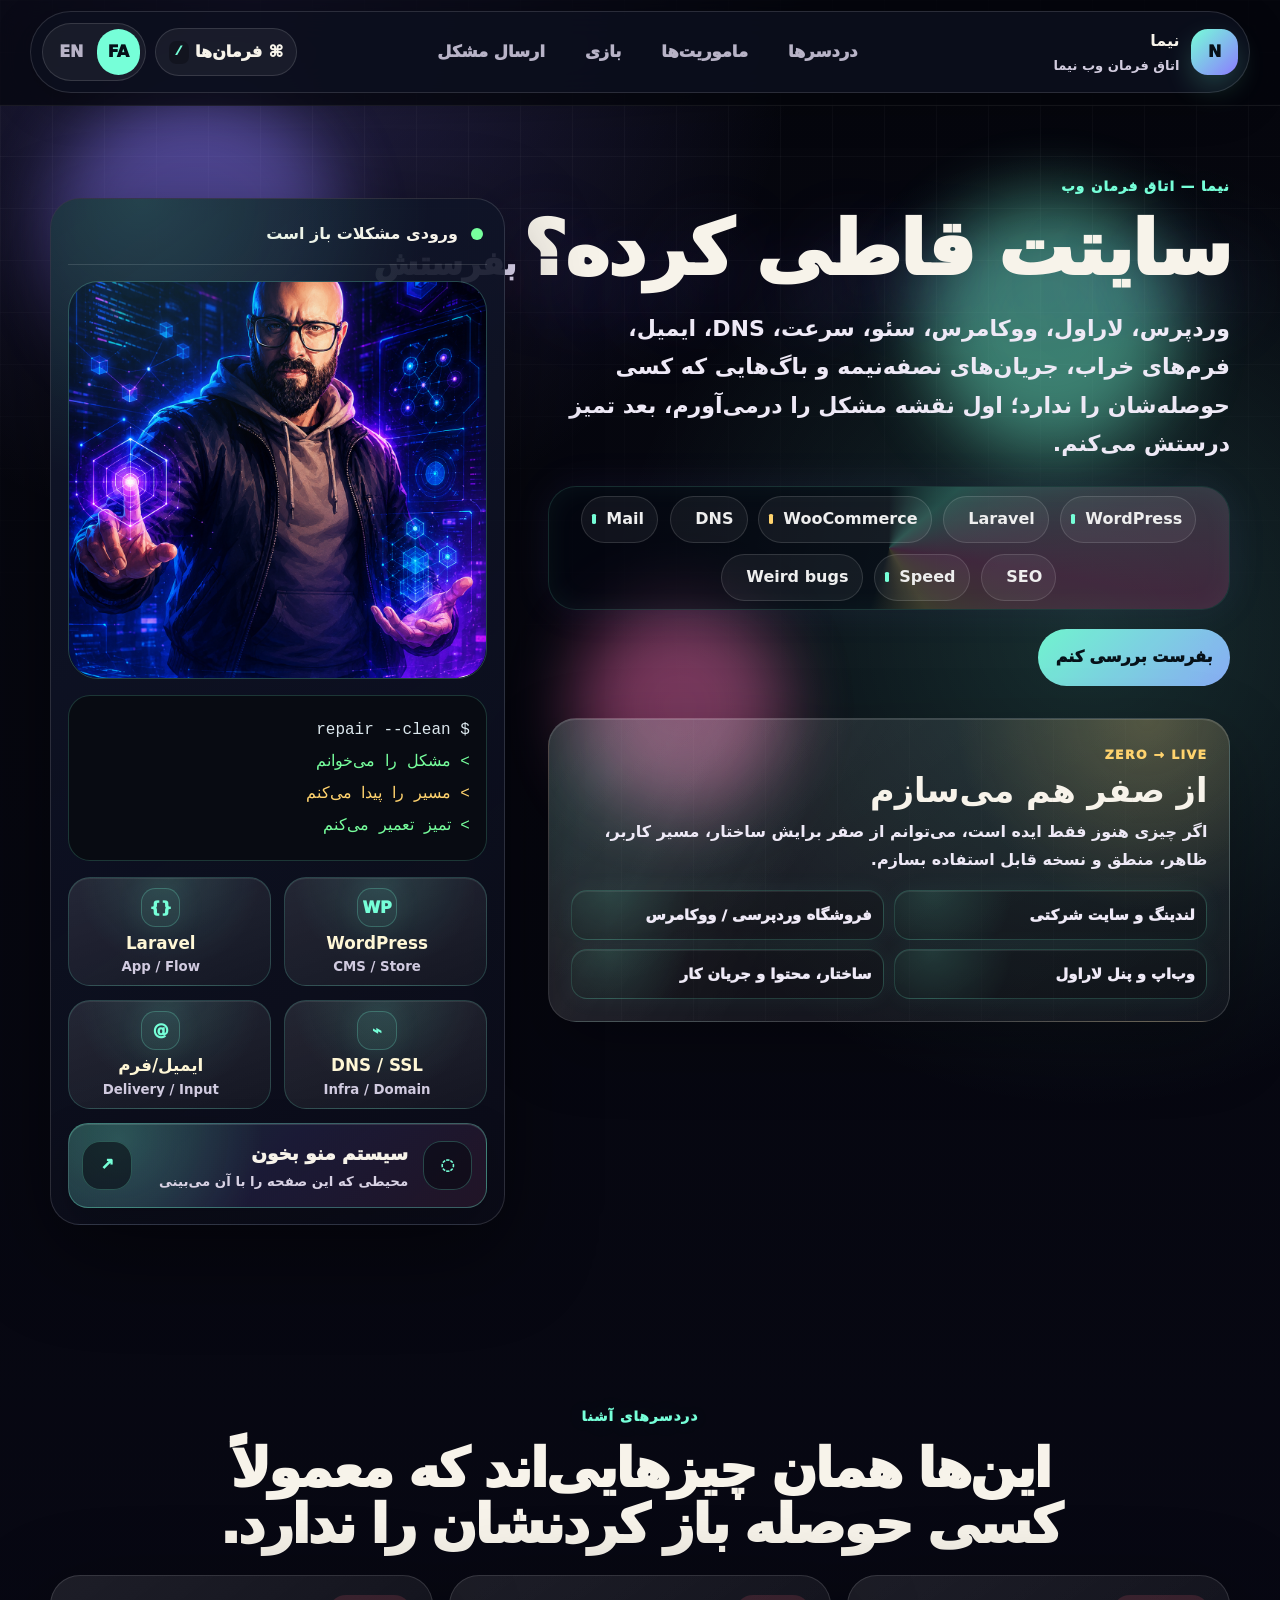
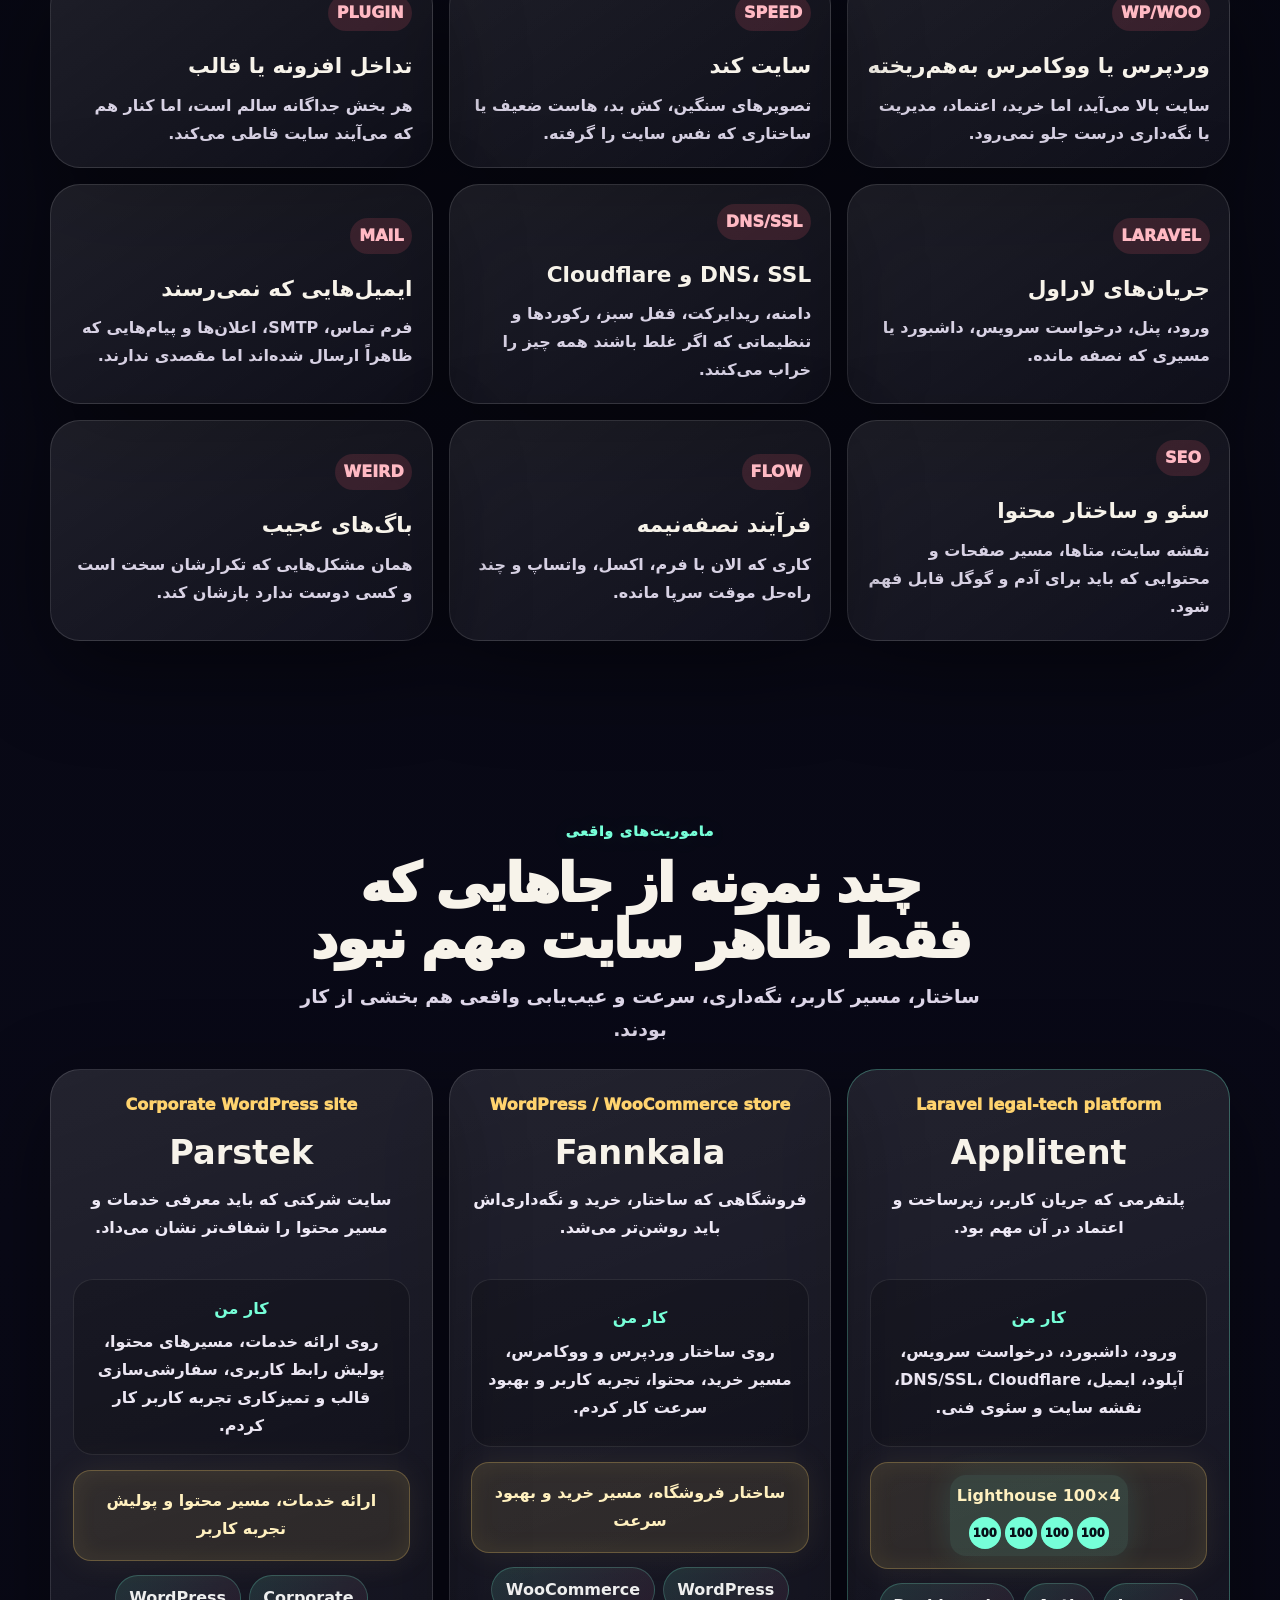
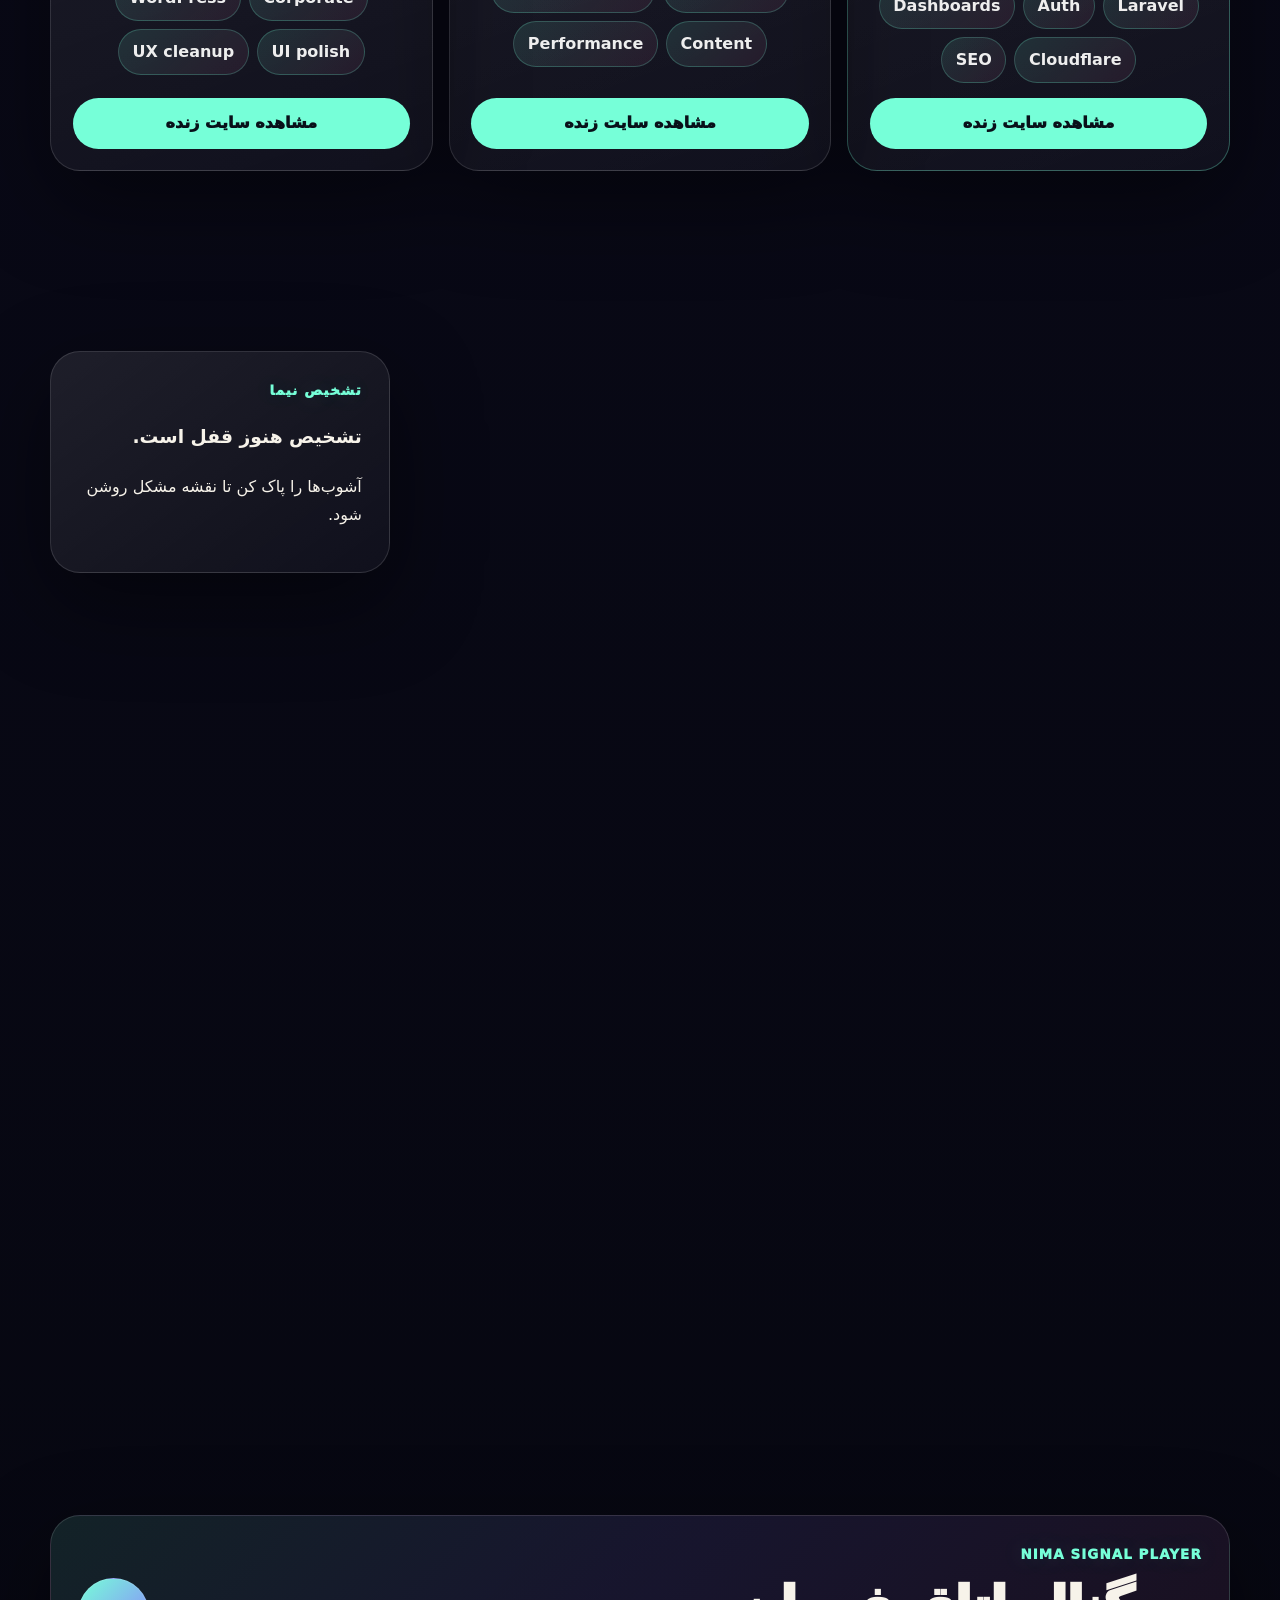
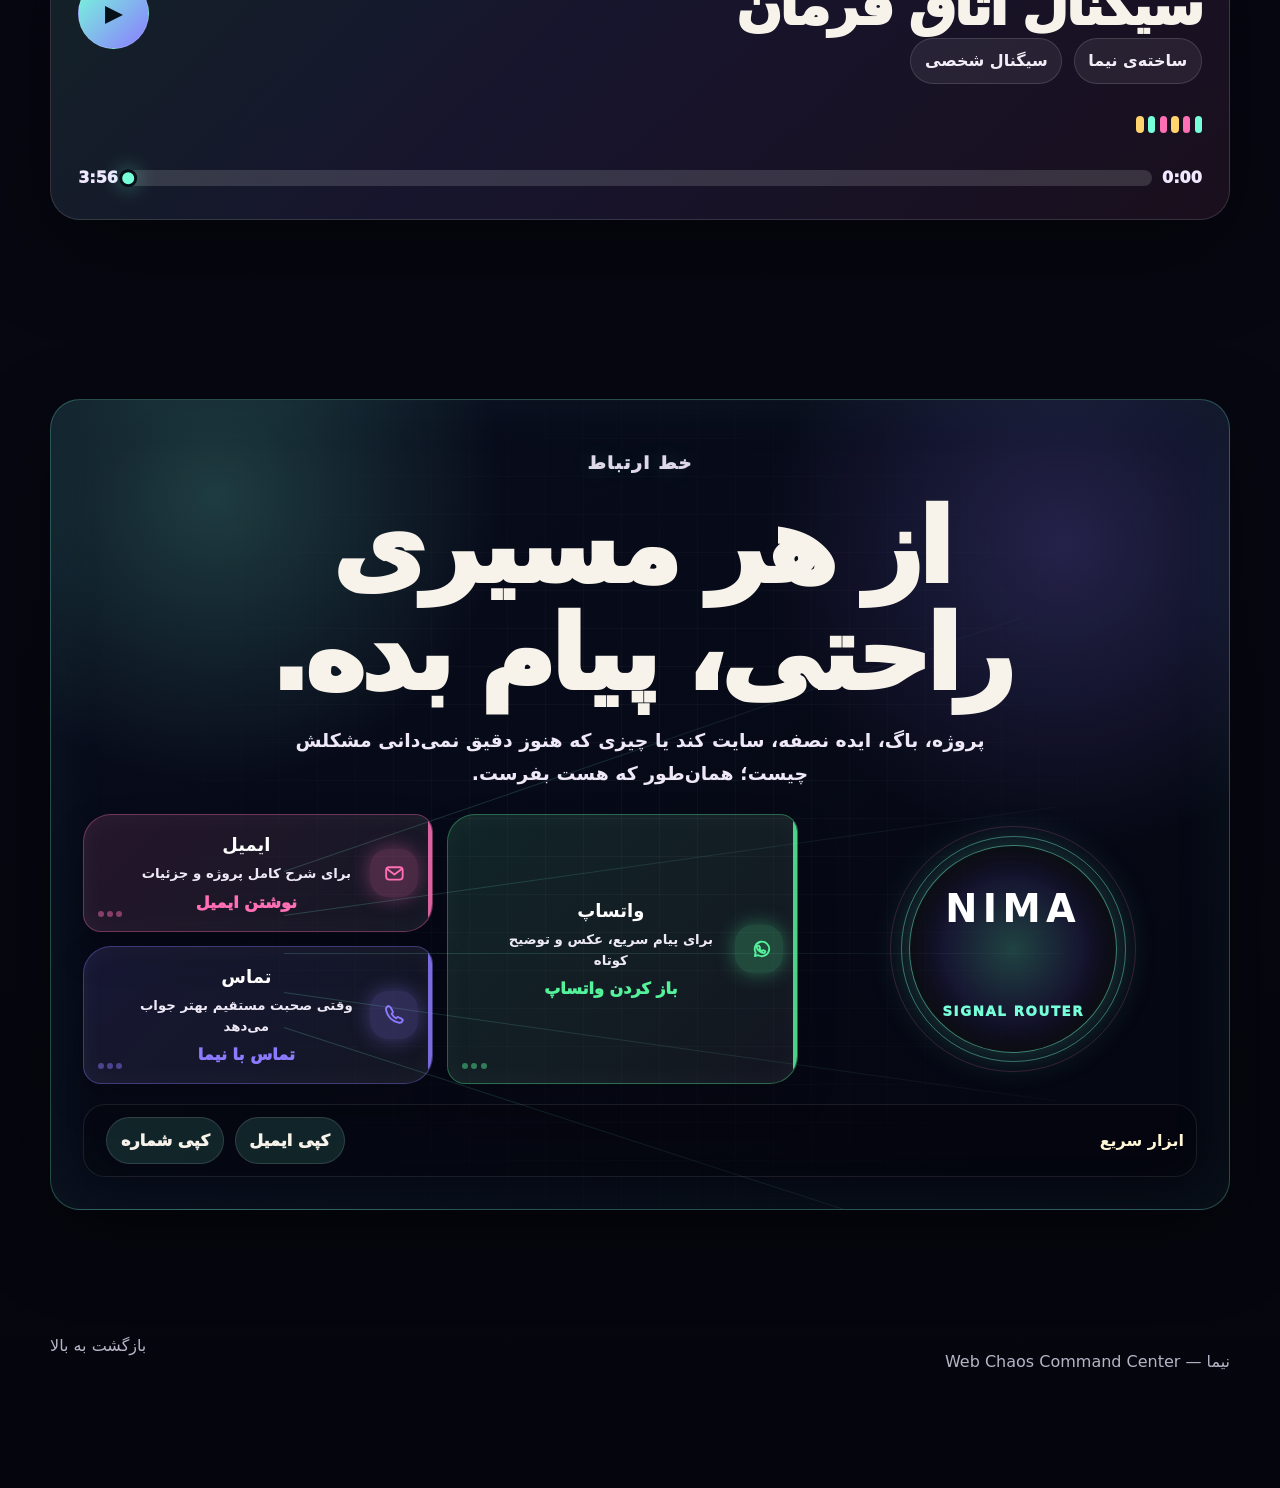
==== commit 7526a055: "Fix glitch spawning and redesign contact switchboard" ====
--- a/index.html
+++ b/index.html
@@ -111,7 +111,7 @@
         </section>
 
         <section class="section contact-section" id="contact" aria-labelledby="contact-title">
-            <div class="container"><article class="contact-card observe"><p class="section-kicker" data-i18n="contactKicker">قدم بعدی</p><h2 id="contact-title" data-i18n="contactTitle">مشکل سایتت رو بفرست.</h2><p data-i18n="contactText">بگو کجای سایت کند، خراب، گیج‌کننده، نیمه‌کاره یا عجیب شده. لازم نیست تمیز و مرتب توضیحش بدهی؛ مرتب کردن مسئله بخشی از کار من است.</p><div class="contact-actions"><div class="contact-method"><a class="contact-link" href="mailto:nima.mohebali.b@gmail.com"><small data-i18n="emailContext">بهترین مسیر برای شرح پروژه یا مشکل</small><strong>nima.mohebali.b@gmail.com</strong></a><button class="copy-btn" type="button" data-copy="email" data-i18n="copyEmail">کپی ایمیل</button></div><div class="contact-method"><a class="contact-link" href="tel:+989227241378" data-i18n-aria-label="phoneAria" aria-label="تماس با 09227241378"><small data-i18n="phoneContext">تماس سریع‌تر و مستقیم‌تر</small><strong>09227241378</strong></a><button class="copy-btn" type="button" data-copy="phone" data-i18n="copyPhone">کپی شماره</button></div></div><p class="copy-status" id="copy-status" aria-live="polite"></p></article></div>
+            <div class="container"><article class="contact-card contact-switchboard observe"><div class="contact-intro"><p class="section-kicker" data-i18n="contactKicker">خط ارتباط</p><h2 id="contact-title" data-i18n="contactTitle">از هر مسیری راحتی، پیام بده.</h2><p data-i18n="contactText">پروژه، باگ، ایده نصفه، سایت کند یا چیزی که هنوز دقیق نمی‌دانی مشکلش چیست؛ همان‌طور که هست بفرست.</p></div><div class="switchboard-panel"><div class="route-lines" aria-hidden="true"><span></span><span></span><span></span><span></span><span></span></div><div class="router-core" aria-hidden="true"><span class="pulse-ring"></span><strong>NIMA</strong><small data-i18n="contactRouterLabel">SIGNAL ROUTER</small></div><div class="contact-channel-grid" id="contact-channel-grid"></div></div><div class="contact-utilities" aria-label="Contact utilities"><strong data-i18n="contactUtilityTitle">ابزار سریع</strong><button class="copy-btn" type="button" data-copy="email" data-i18n="copyEmail">کپی ایمیل</button><button class="copy-btn" type="button" data-copy="phone" data-i18n="copyPhone">کپی شماره</button><p class="copy-status" id="copy-status" aria-live="polite"></p></div></article></div>
         </section>
     </main>
 
--- a/assets/css/style.css
+++ b/assets/css/style.css
@@ -1998,3 +1998,62 @@
 @media (max-width: 920px) { .debug-lab-hud { grid-template-columns: repeat(3, minmax(0, 1fr)); } .chaos-glitch { width: max(48px, calc(var(--size) * 0.88)); min-height: max(48px, calc(var(--size) * 0.88)); } }
 @media (max-width: 520px) { .debug-lab-hud { grid-template-columns: 1fr 1fr; } .debug-lab-hud span:first-child { grid-column: 1 / -1; } .chaos-stage { min-height: 19rem; max-width: 100%; } .chaos-glitch { width: max(48px, calc(var(--size) * 0.76)); min-height: max(48px, calc(var(--size) * 0.76)); } }
 @media (prefers-reduced-motion: reduce) { .chaos-glitch, .chaos-glitch.drift-a, .chaos-glitch.drift-b, .repair-burst, .chaos-stage .lab-core { animation: none !important; transition: none !important; } }
+
+/* Contact Switchboard */
+.contact-switchboard {
+    position: relative;
+    overflow: hidden;
+    padding: clamp(1.1rem, 3vw, 2rem);
+    background: radial-gradient(circle at 14% 12%, rgba(118,255,216,0.2), transparent 18rem), radial-gradient(circle at 86% 18%, rgba(140,123,255,0.22), transparent 19rem), linear-gradient(145deg, rgba(9,13,30,0.94), rgba(5,7,17,0.9));
+    border-color: rgba(118,255,216,0.28);
+    box-shadow: inset 0 0 70px rgba(118,255,216,0.06), 0 28px 80px rgba(0,0,0,0.34);
+}
+.contact-switchboard::before {
+    content: "";
+    position: absolute;
+    inset: 0;
+    background-image: linear-gradient(rgba(255,255,255,0.045) 1px, transparent 1px), linear-gradient(90deg, rgba(255,255,255,0.035) 1px, transparent 1px);
+    background-size: 38px 38px;
+    mask-image: radial-gradient(circle at center, #000, transparent 78%);
+    pointer-events: none;
+}
+.contact-intro { position: relative; z-index: 2; max-width: 760px; margin-inline: auto; text-align: center; }
+.contact-intro p:not(.section-kicker) { color: #eee8f7; font-weight: 720; font-size: clamp(1rem, 1.6vw, 1.18rem); }
+.switchboard-panel { position: relative; z-index: 2; display: grid; grid-template-columns: minmax(12rem, 0.72fr) minmax(0, 1.4fr); gap: clamp(1rem, 3vw, 2rem); align-items: center; margin-top: 1.5rem; min-width: 0; }
+.router-core { position: relative; display: grid; place-items: center; justify-self: center; width: clamp(9.5rem, 18vw, 13rem); aspect-ratio: 1; border-radius: 50%; border: 1px solid rgba(118,255,216,0.5); background: radial-gradient(circle, rgba(118,255,216,0.24), rgba(140,123,255,0.12) 48%, rgba(0,0,0,0.34) 70%); box-shadow: 0 0 42px rgba(118,255,216,0.24), inset 0 0 34px rgba(255,255,255,0.08); }
+.router-core strong { color: #fff; font-size: clamp(1.55rem, 3vw, 2.4rem); letter-spacing: 0.14em; }
+.router-core small { color: var(--mint); font-weight: 1000; letter-spacing: 0.12em; }
+.pulse-ring, .router-core::before, .router-core::after { content: ""; position: absolute; inset: -0.6rem; border: 1px solid rgba(118,255,216,0.22); border-radius: 50%; animation: routerPulse 3.8s ease-in-out infinite; }
+.router-core::after { inset: -1.25rem; animation-delay: 1.2s; border-color: rgba(255,111,181,0.18); }
+.contact-channel-grid { display: grid; grid-template-columns: repeat(2, minmax(0,1fr)); gap: 0.9rem; min-width: 0; }
+.switchboard-channel { --channel: var(--mint); position: relative; display: grid; grid-template-columns: auto 1fr auto; gap: 0.75rem; align-items: center; min-height: 6.5rem; padding: 0.85rem; border: 1px solid color-mix(in srgb, var(--channel), transparent 64%); border-radius: 28px 18px 28px 18px; color: #fff; background: linear-gradient(135deg, color-mix(in srgb, var(--channel), transparent 88%), rgba(255,255,255,0.055)); box-shadow: inset 0 0 28px rgba(255,255,255,0.045), 0 18px 38px rgba(0,0,0,0.22); text-decoration: none; overflow: hidden; }
+.switchboard-channel::before { content: ""; position: absolute; inset: 0; border-inline-start: 4px solid var(--channel); opacity: 0.85; pointer-events: none; }
+.channel-whatsapp { --channel: #54f29a; grid-row: span 2; }
+.channel-telegram { --channel: #5cc8ff; }
+.channel-bale { --channel: #ffd36e; }
+.channel-email { --channel: #ff6fb5; }
+.channel-phone { --channel: #8c7bff; }
+.channel-orb { display: grid; place-items: center; width: 3rem; height: 3rem; border-radius: 18px; background: color-mix(in srgb, var(--channel), transparent 78%); color: var(--channel); box-shadow: 0 0 20px color-mix(in srgb, var(--channel), transparent 62%); transition: transform 0.2s ease; }
+.channel-icon { width: 1.55rem; height: 1.55rem; }
+.channel-copy { display: grid; gap: 0.25rem; min-width: 0; }
+.channel-copy strong { font-size: 1.12rem; }
+.channel-copy small { color: #eee9f6; font-weight: 720; line-height: 1.55; }
+.channel-copy em { color: var(--channel); font-style: normal; font-weight: 1000; }
+.signal-dots { display: flex; gap: 0.2rem; align-self: end; }
+.signal-dots i { width: 0.38rem; height: 0.38rem; border-radius: 50%; background: var(--channel); opacity: 0.45; }
+.switchboard-channel:hover, .switchboard-channel:focus-visible { outline: none; transform: translateY(-3px); border-color: var(--channel); box-shadow: 0 0 34px color-mix(in srgb, var(--channel), transparent 72%), inset 0 0 34px rgba(255,255,255,0.07); }
+.switchboard-channel:hover .channel-orb, .switchboard-channel:focus-visible .channel-orb { transform: rotate(-7deg) translateY(-2px); }
+.route-lines { position: absolute; inset: 10% 0; pointer-events: none; }
+.route-lines span { position: absolute; left: 18%; right: 12%; height: 1px; background: linear-gradient(90deg, rgba(118,255,216,0.58), rgba(255,255,255,0.06)); transform-origin: left center; opacity: 0.34; }
+.route-lines span:nth-child(1) { top: 14%; transform: rotate(-19deg); }
+.route-lines span:nth-child(2) { top: 34%; transform: rotate(-8deg); }
+.route-lines span:nth-child(3) { top: 52%; }
+.route-lines span:nth-child(4) { top: 70%; transform: rotate(8deg); }
+.route-lines span:nth-child(5) { top: 86%; transform: rotate(18deg); }
+.contact-utilities { position: relative; z-index: 2; display: flex; flex-wrap: wrap; gap: 0.65rem; align-items: center; margin-top: 1.25rem; padding: 0.75rem; border: 1px solid rgba(255,255,255,0.09); border-radius: 22px; background: rgba(0,0,0,0.18); }
+.contact-utilities strong { color: #fff7d6; margin-inline-end: auto; }
+.contact-utilities .copy-status { min-height: 1.4rem; margin: 0; color: var(--mint); font-weight: 900; }
+@keyframes routerPulse { 50% { transform: scale(1.08); opacity: 0.55; } }
+@media (max-width: 920px) { .switchboard-panel { grid-template-columns: 1fr; } .route-lines { display: none; } .router-core { width: 9rem; } .contact-channel-grid { grid-template-columns: repeat(2, minmax(0,1fr)); } .channel-whatsapp { grid-row: auto; } }
+@media (max-width: 560px) { .contact-switchboard { padding-bottom: 5.5rem; } .contact-channel-grid { grid-template-columns: 1fr; } .switchboard-channel { min-height: 5.9rem; border-radius: 22px; } .contact-utilities { display: grid; grid-template-columns: 1fr; } .contact-utilities strong { margin: 0; } }
+@media (prefers-reduced-motion: reduce) { .pulse-ring, .router-core::before, .router-core::after, .switchboard-channel, .channel-orb { animation: none !important; transition: none !important; } }
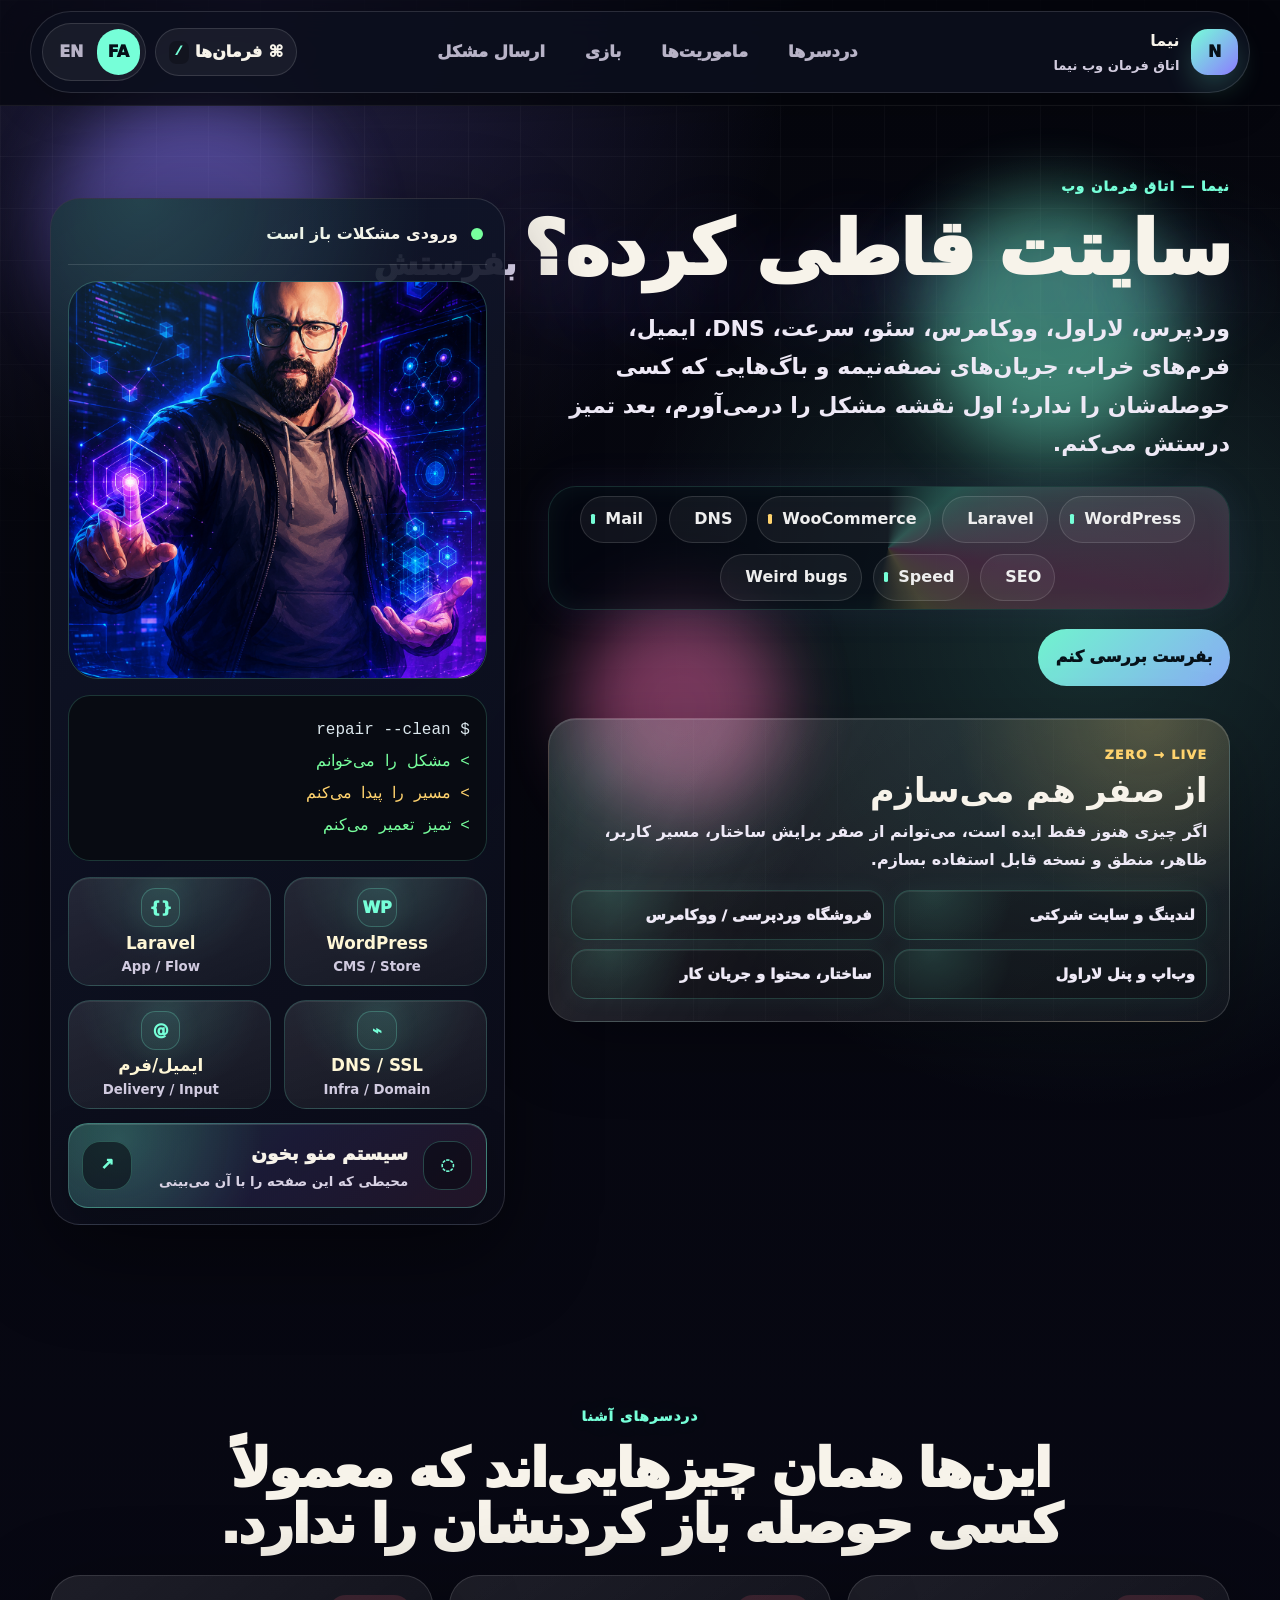
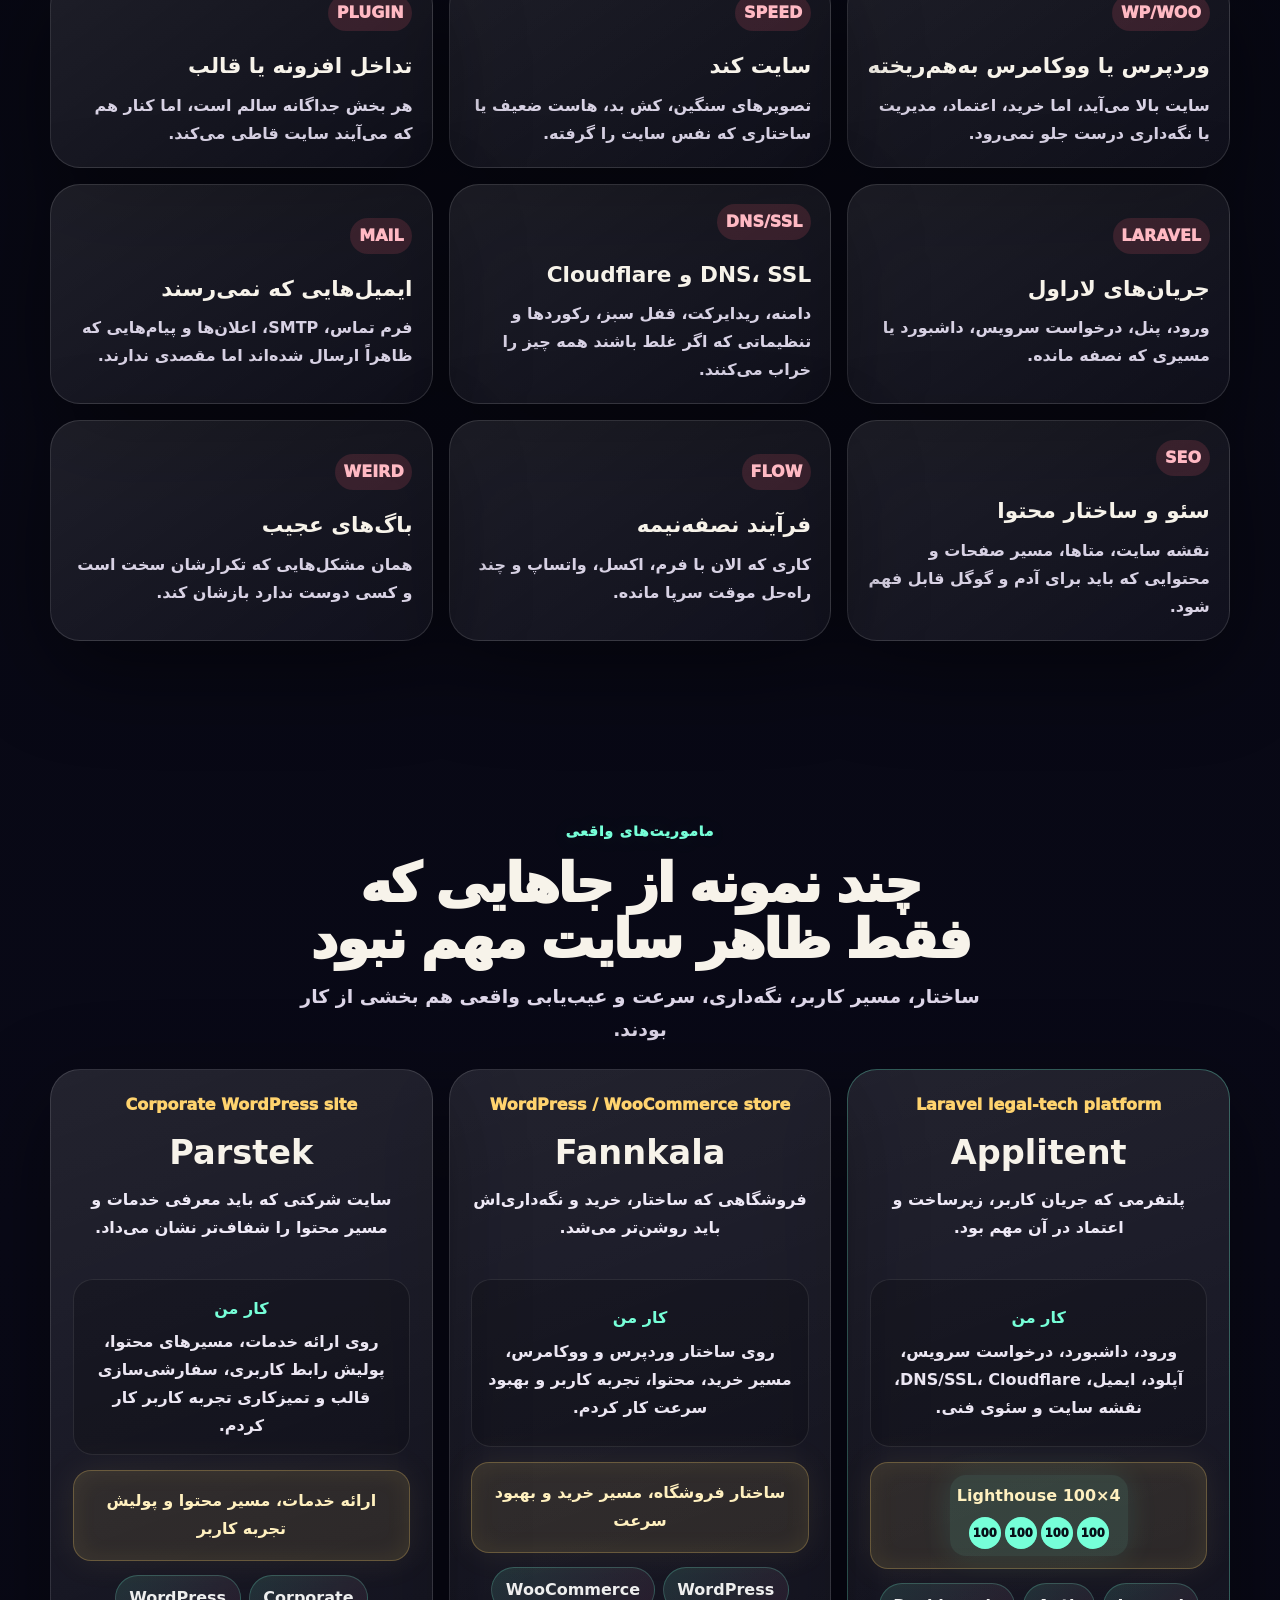
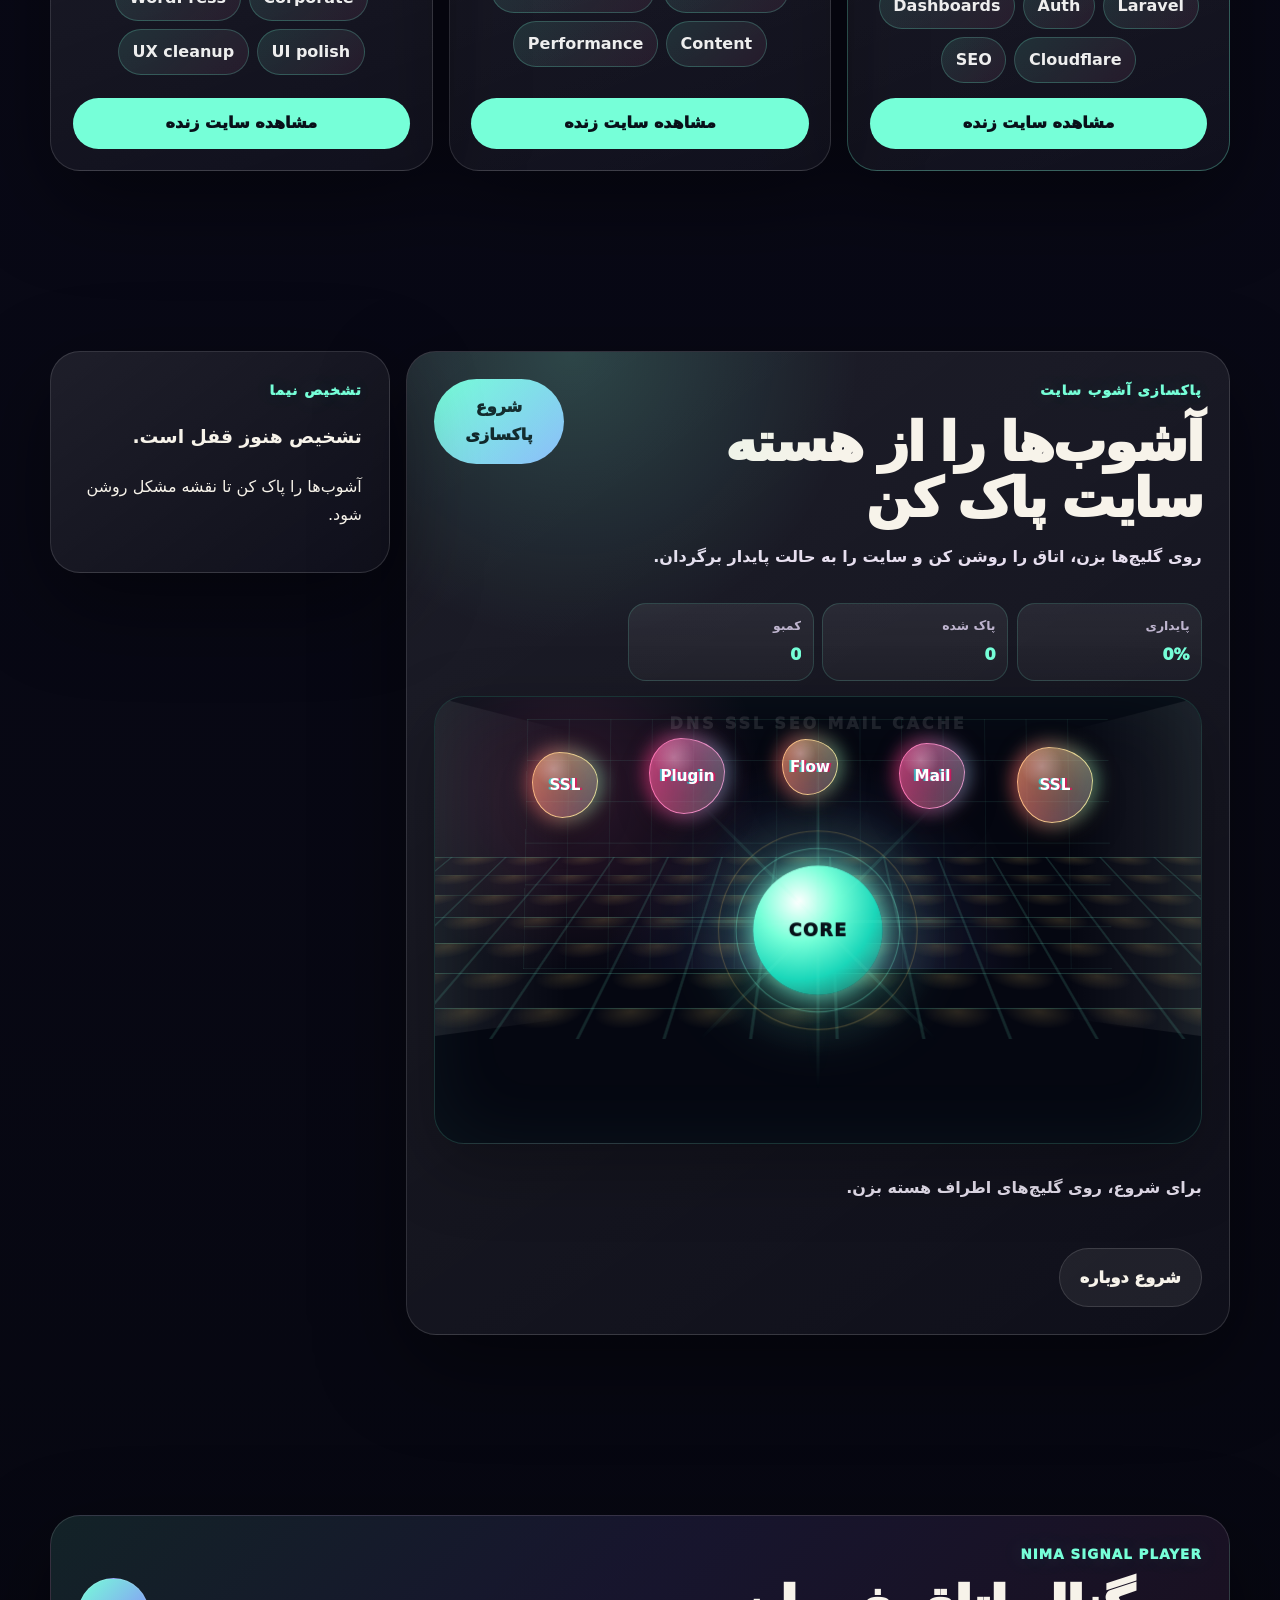
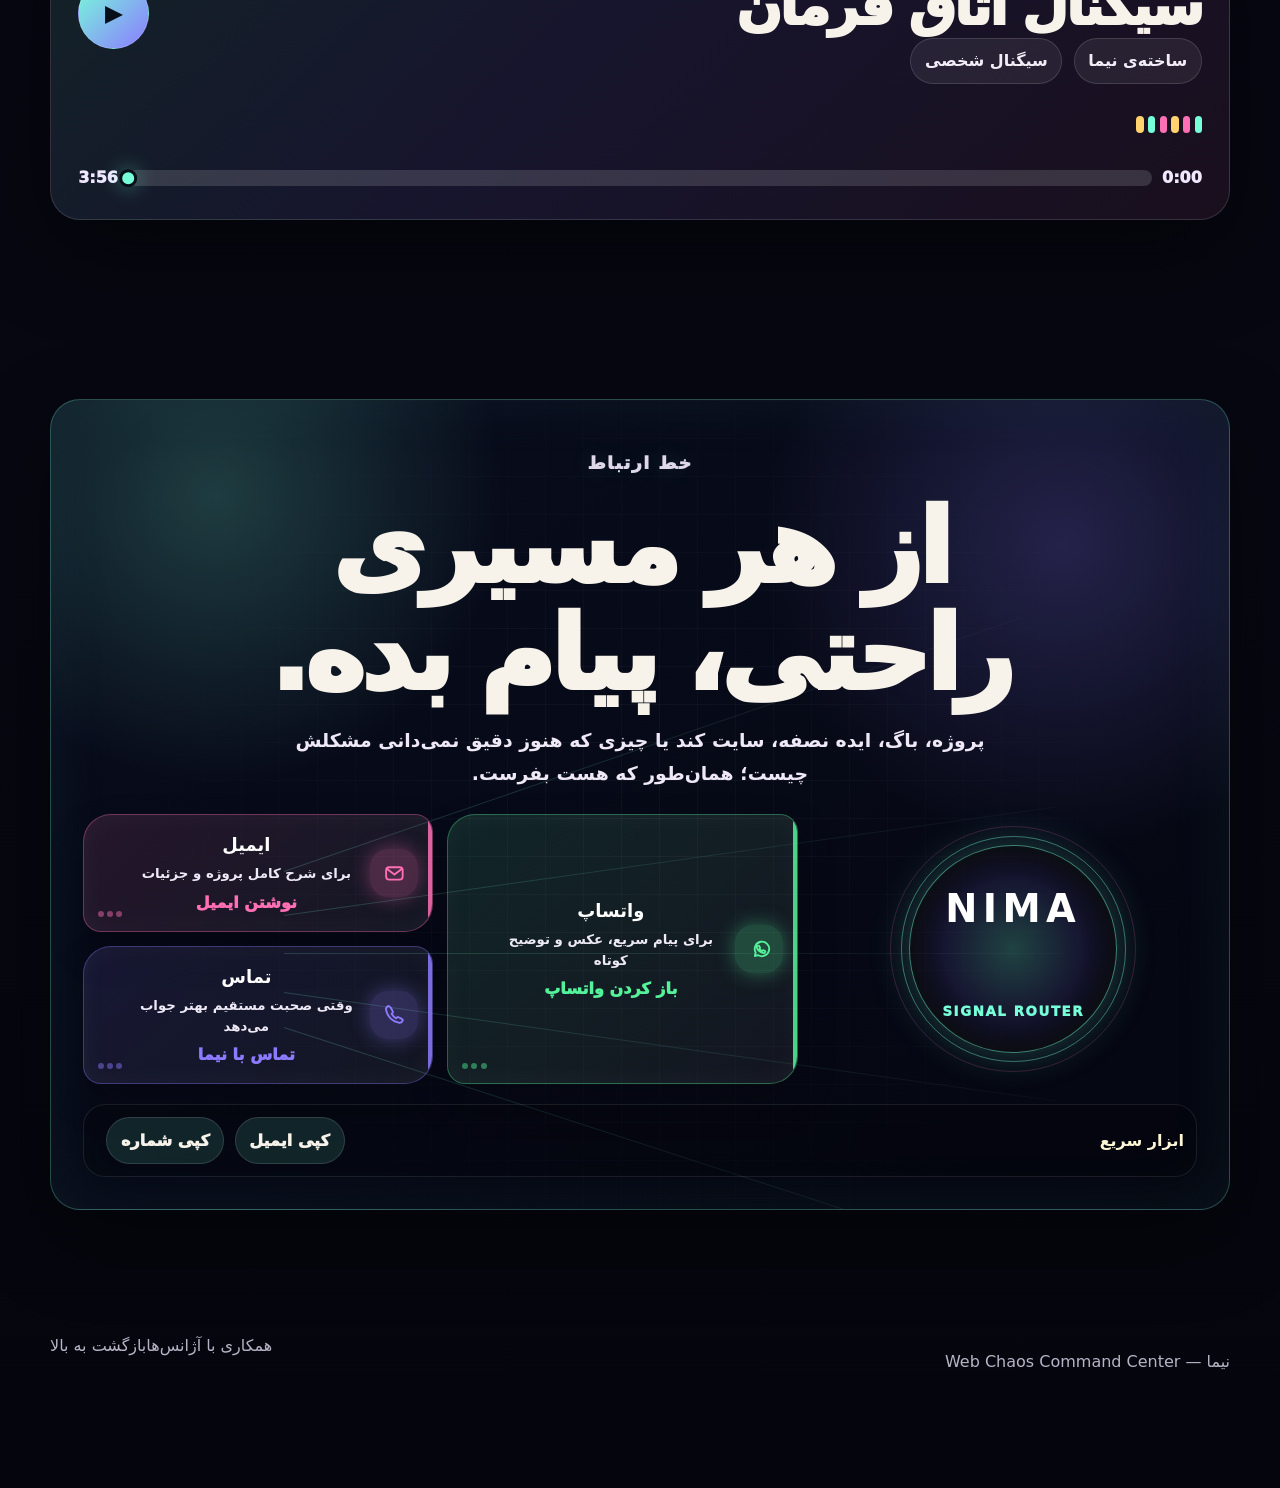
==== commit 23d4ceea: "Add white-label agency partner page" ====
--- a/index.html
+++ b/index.html
@@ -115,7 +115,7 @@
         </section>
     </main>
 
-    <footer class="page-footer"><div class="container footer-content"><p data-i18n="footerText">نیما — Web Chaos Command Center</p><a href="#top" data-i18n="backTop">بازگشت به بالا</a></div></footer>
+    <footer class="page-footer"><div class="container footer-content"><p data-i18n="footerText">نیما — Web Chaos Command Center</p><nav class="footer-links" aria-label="Footer links"><a href="agency-partner/" data-i18n="agencyPartnerLink">همکاری با آژانس‌ها</a><a href="#top" data-i18n="backTop">بازگشت به بالا</a></nav></div></footer>
     <div class="mobile-dock" aria-label="Pocket console"><button type="button" data-open-command>⌘</button><a href="#boss">☠︎</a><a href="#contact">✉</a><button type="button" data-audio-toggle>▶</button></div>
 
     <div class="diagnostics-dialog" id="diagnostics-dialog" role="dialog" aria-modal="true" aria-labelledby="diagnostics-title" hidden><div class="diagnostics-backdrop" data-close-diagnostics></div><div class="diagnostics-panel" role="document"><div class="diagnostics-head"><div><p class="section-kicker">Environment Scan</p><h2 id="diagnostics-title" data-i18n="diagnosticsTitle">اسکن محیط</h2></div><button class="icon-button" type="button" data-close-diagnostics data-i18n-aria-label="closeAria" aria-label="بستن">×</button></div><div class="diagnostics-grid" id="diagnostics-grid" hidden aria-live="polite"></div></div></div>
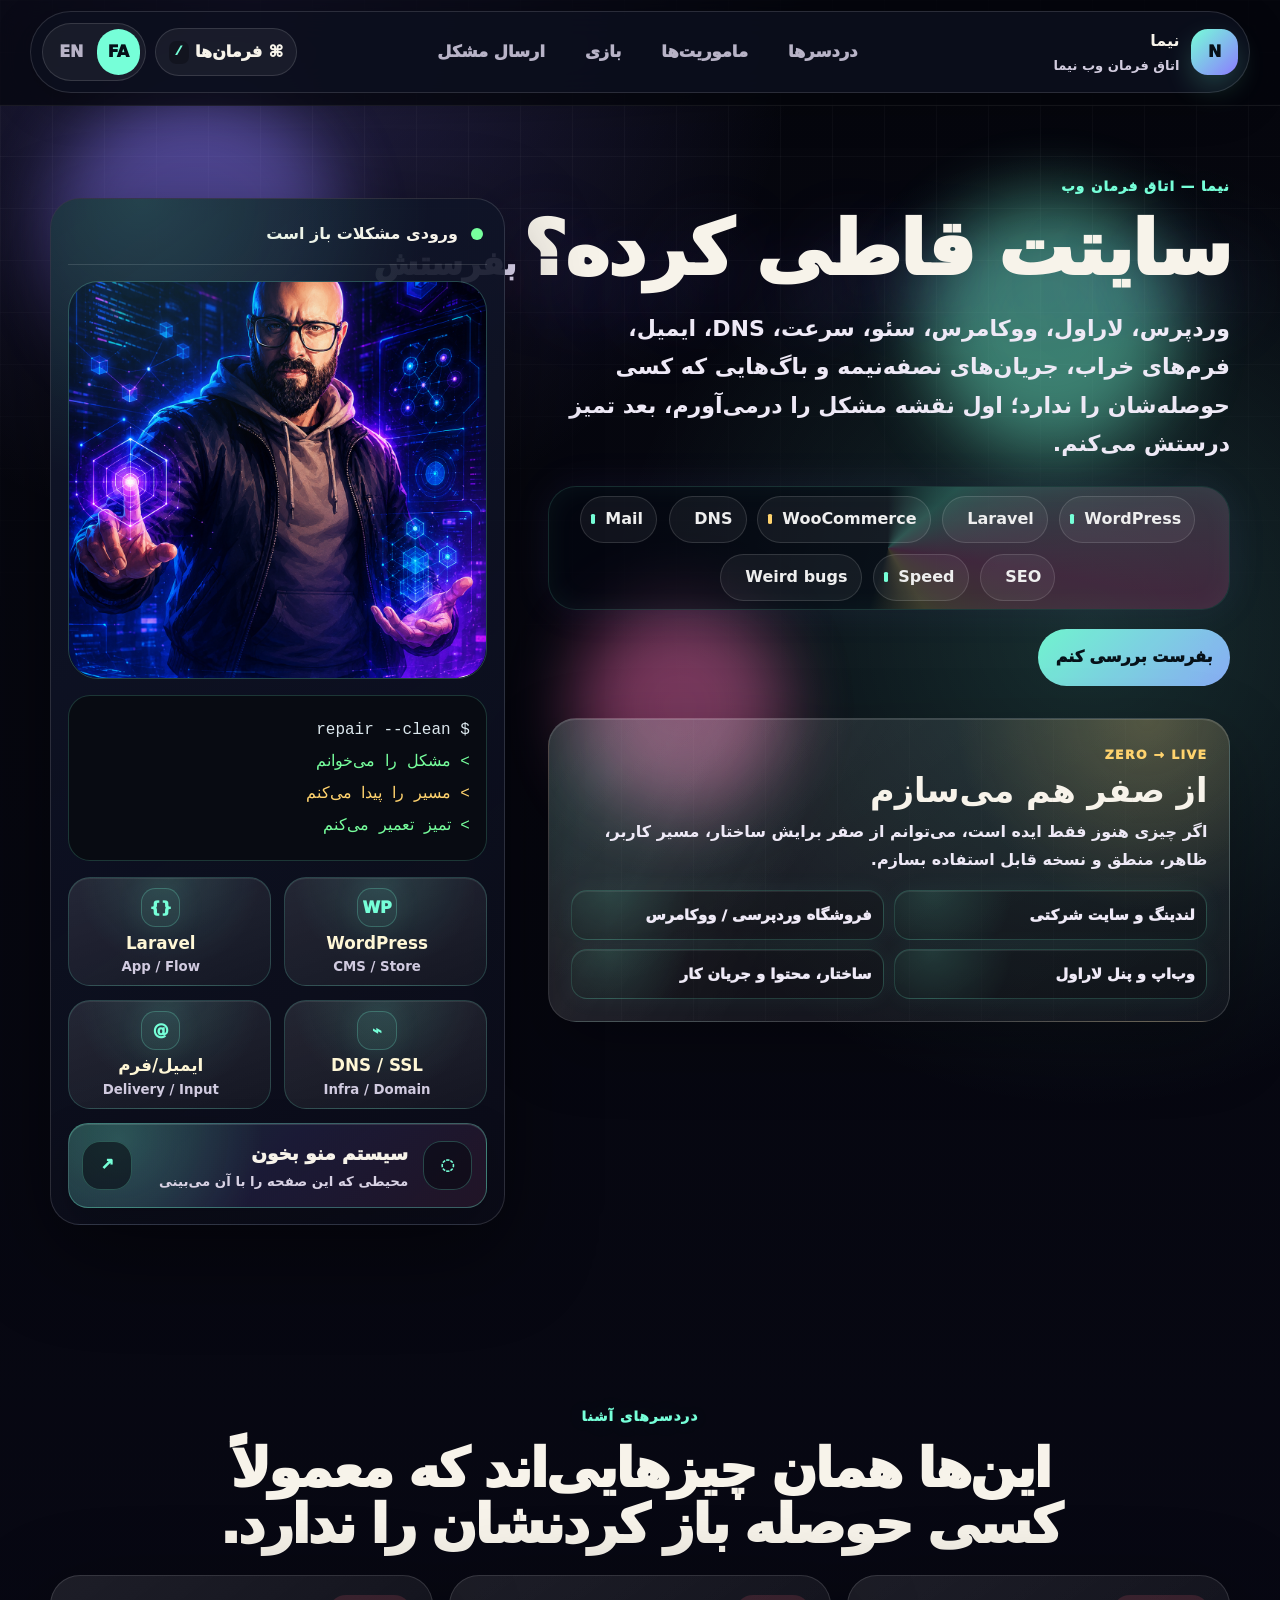
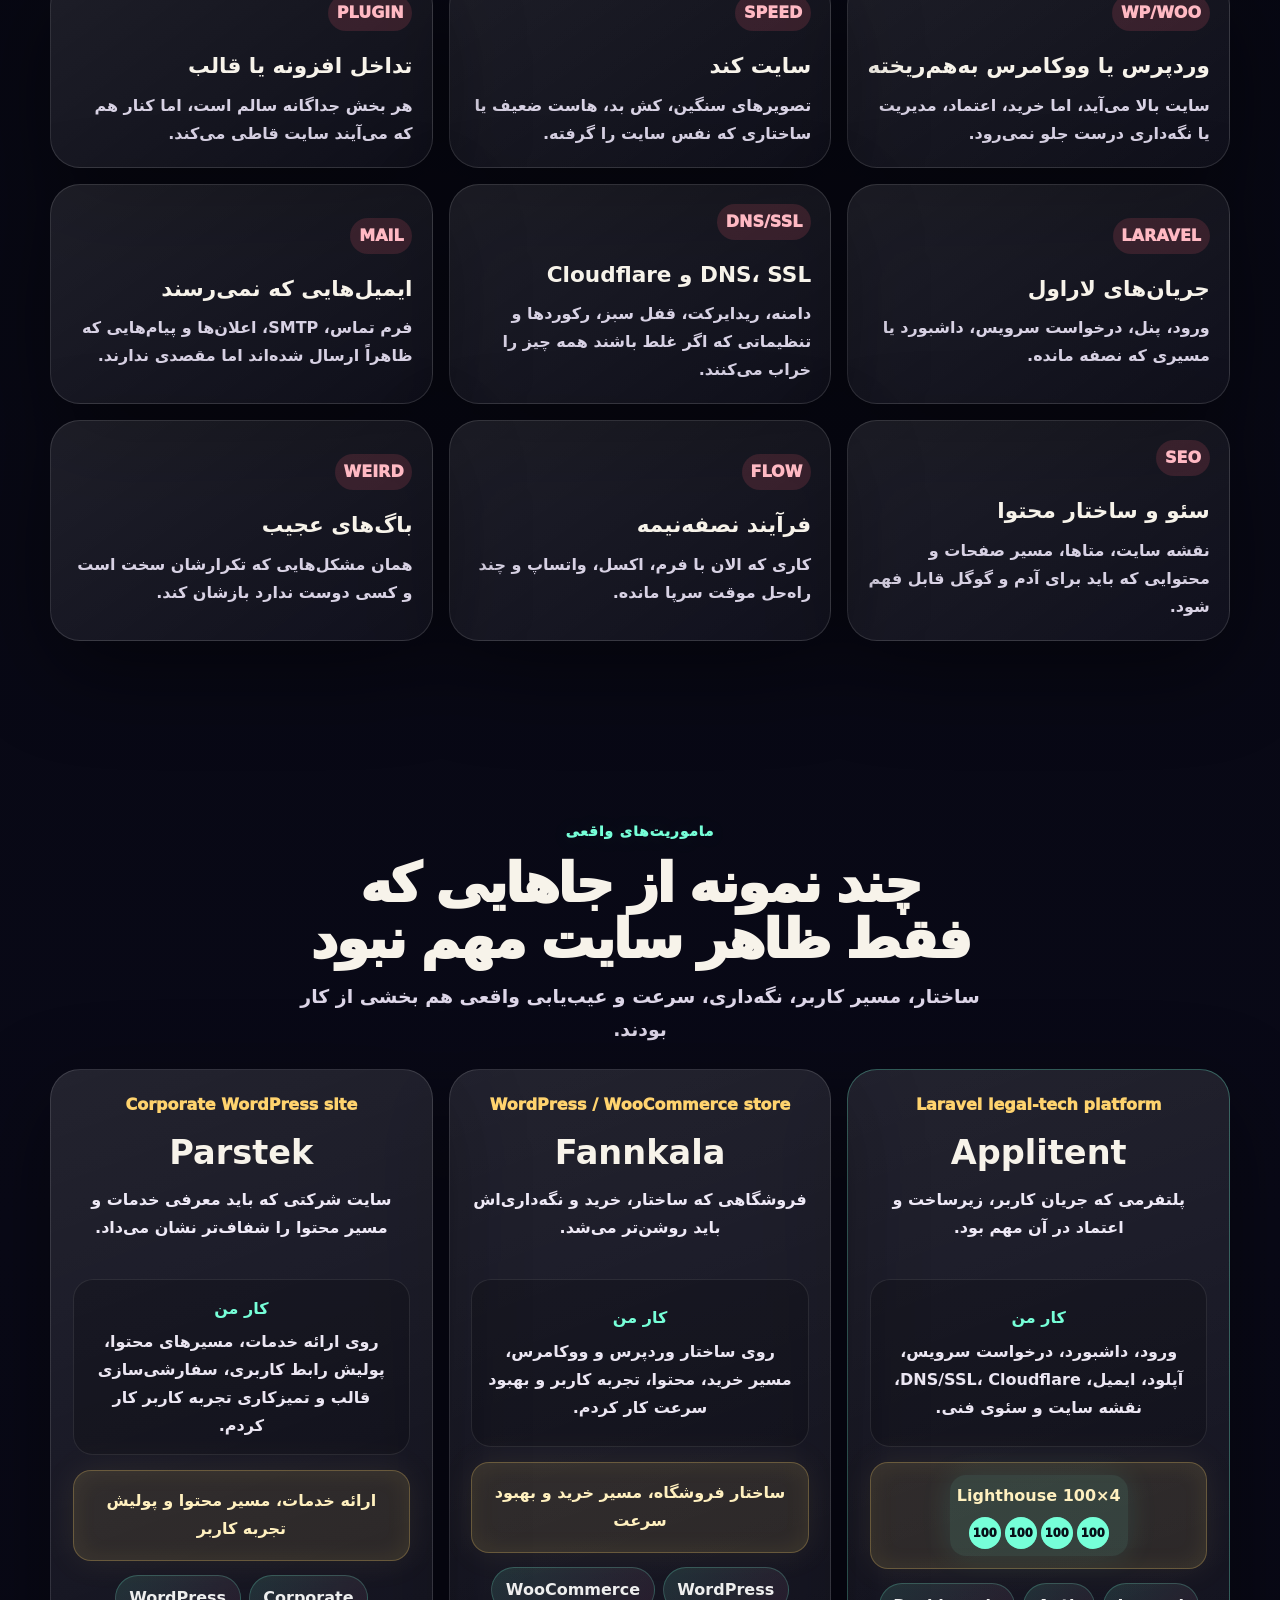
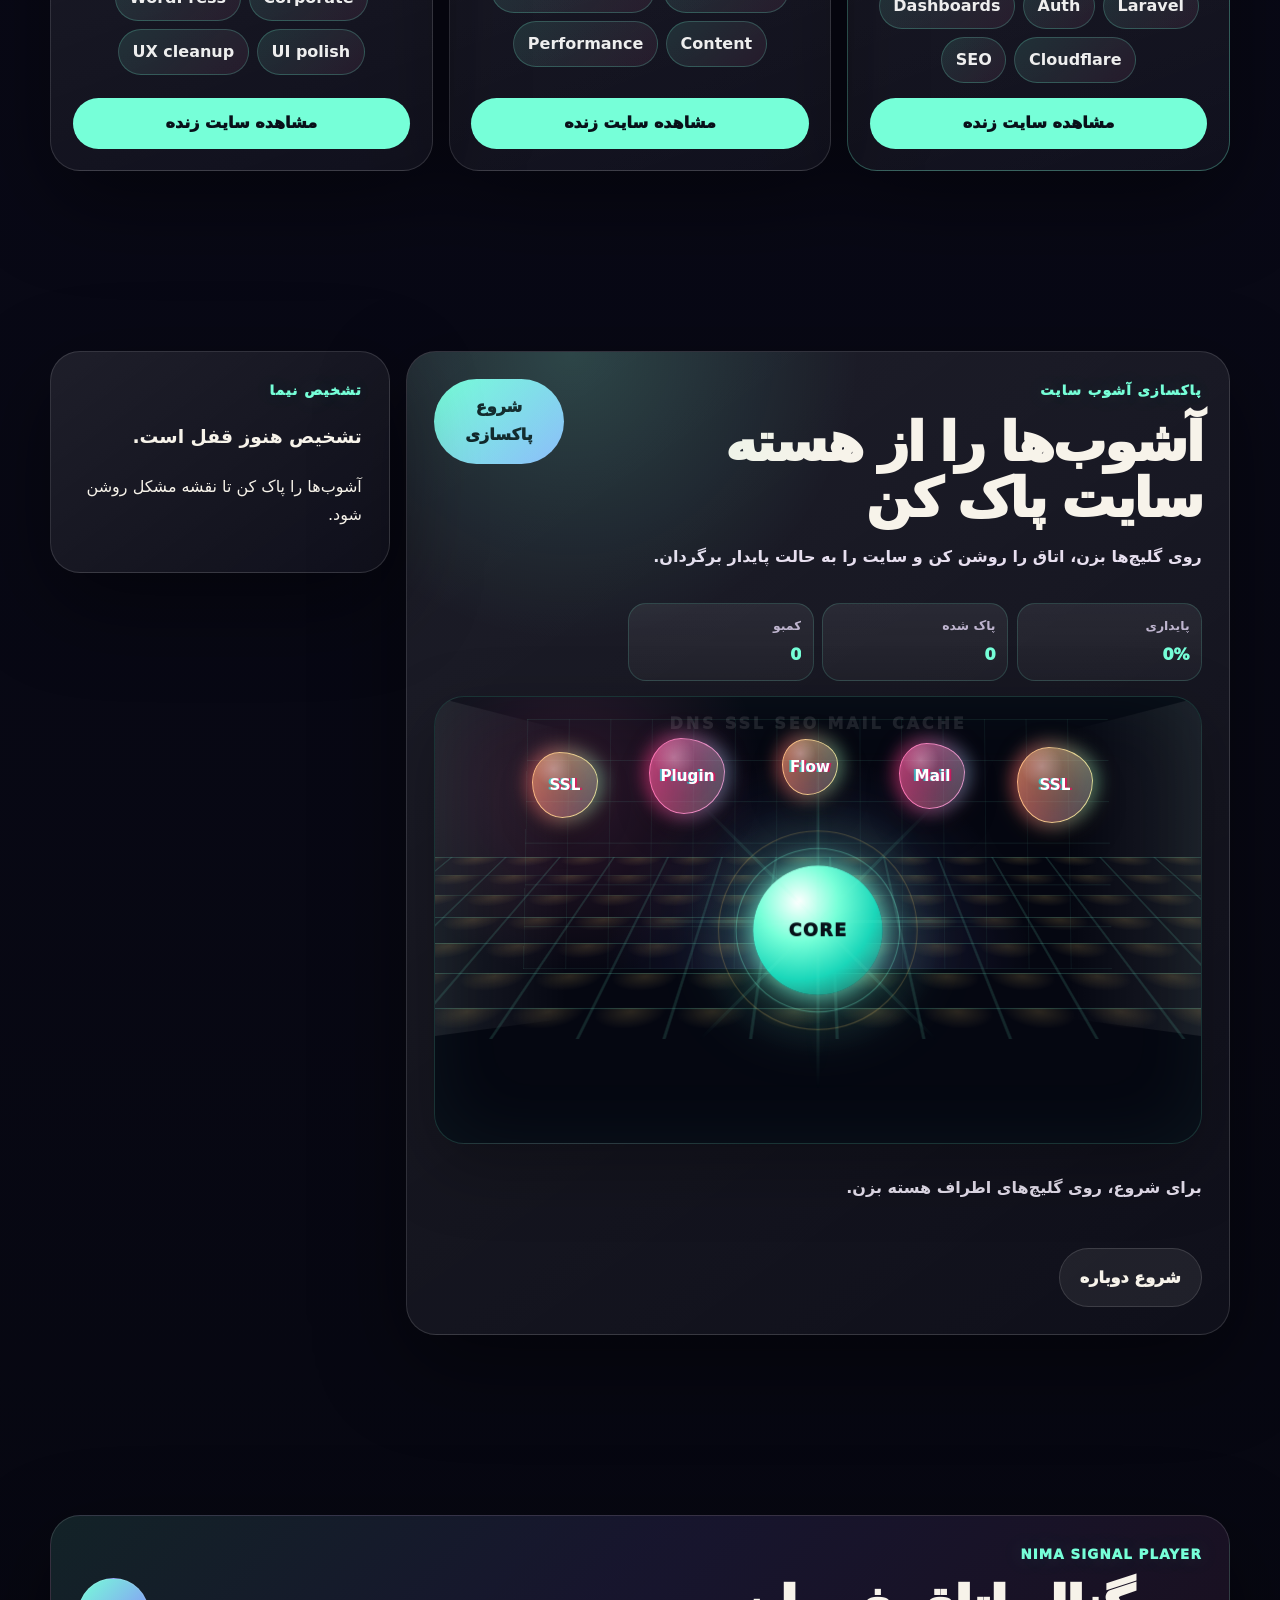
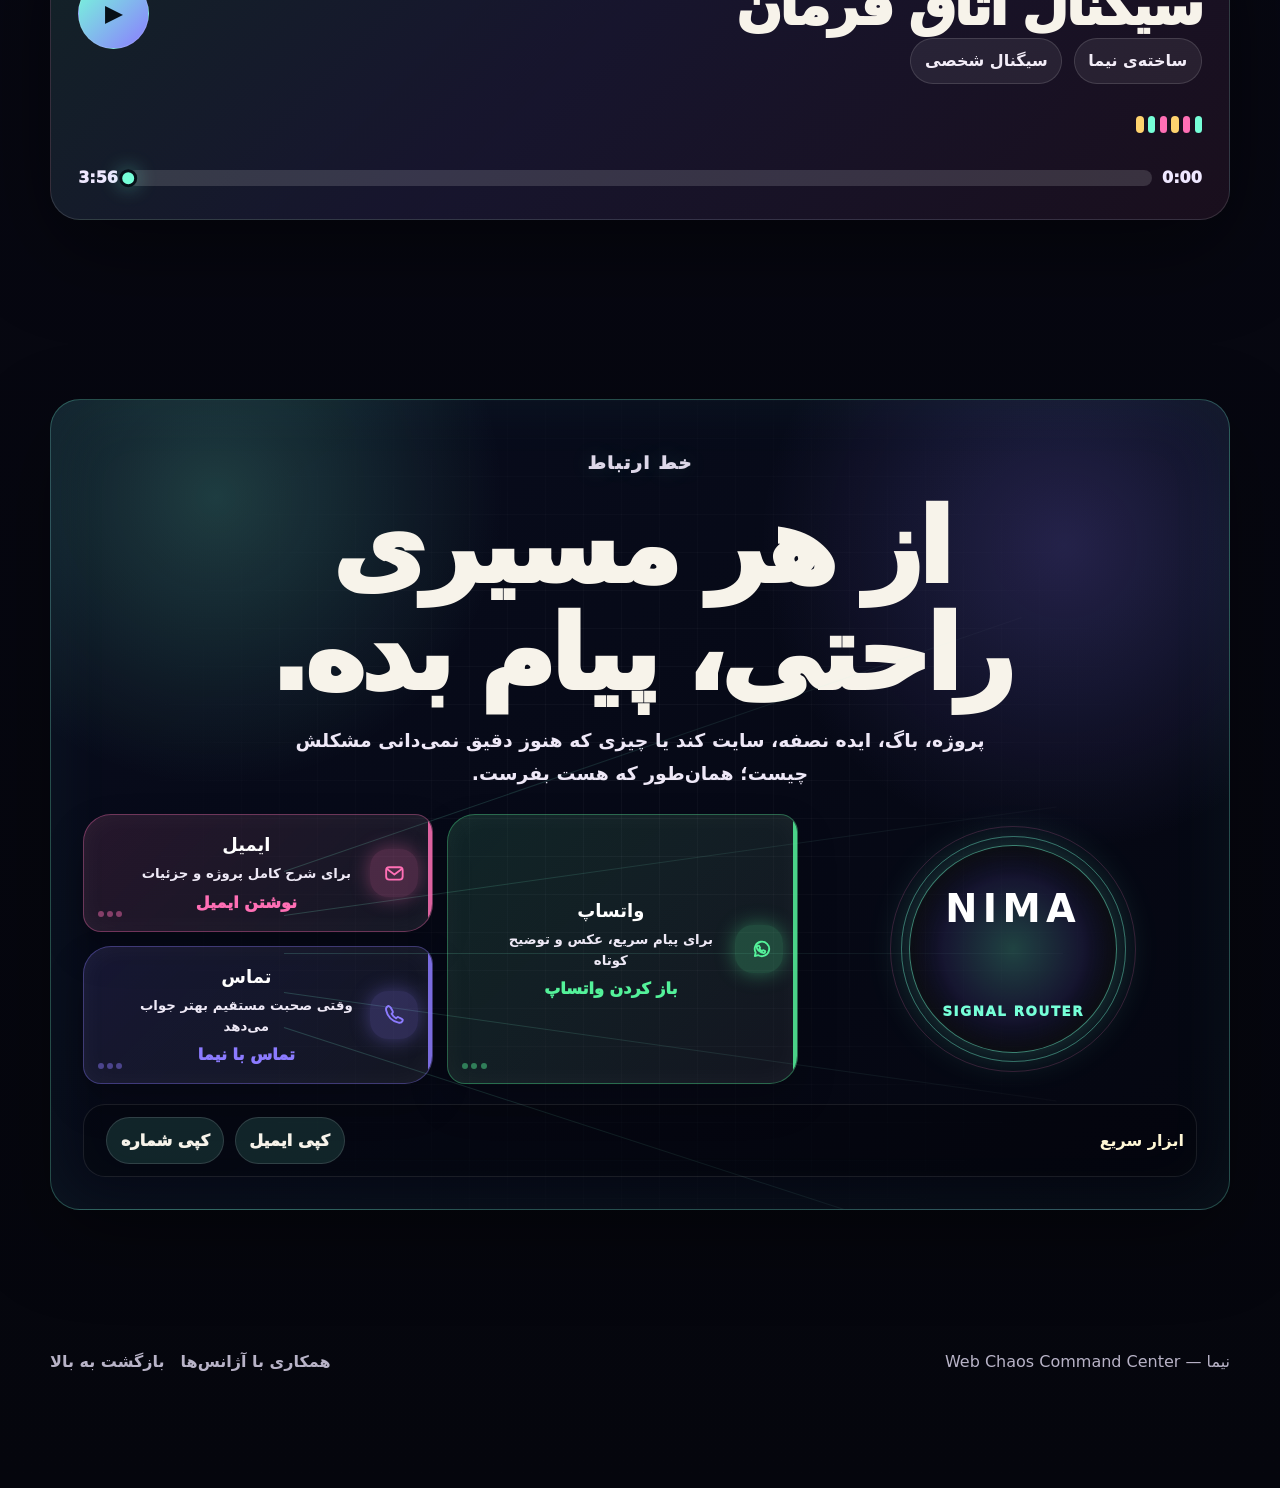
==== commit 48461549: "Fix agency partner responsive polish" ====
--- a/index.html
+++ b/index.html
@@ -115,7 +115,7 @@
         </section>
     </main>
 
-    <footer class="page-footer"><div class="container footer-content"><p data-i18n="footerText">نیما — Web Chaos Command Center</p><nav class="footer-links" aria-label="Footer links"><a href="agency-partner/" data-i18n="agencyPartnerLink">همکاری با آژانس‌ها</a><a href="#top" data-i18n="backTop">بازگشت به بالا</a></nav></div></footer>
+    <footer class="page-footer"><div class="container footer-content"><p data-i18n="footerText">نیما — Web Chaos Command Center</p><nav class="footer-links" data-i18n-aria-label="footerNavAria" aria-label="لینک‌های پایین صفحه"><a href="agency-partner/" data-i18n="agencyPartnerLink">همکاری با آژانس‌ها</a><a href="#top" data-i18n="backTop">بازگشت به بالا</a></nav></div></footer>
     <div class="mobile-dock" aria-label="Pocket console"><button type="button" data-open-command>⌘</button><a href="#boss">☠︎</a><a href="#contact">✉</a><button type="button" data-audio-toggle>▶</button></div>
 
     <div class="diagnostics-dialog" id="diagnostics-dialog" role="dialog" aria-modal="true" aria-labelledby="diagnostics-title" hidden><div class="diagnostics-backdrop" data-close-diagnostics></div><div class="diagnostics-panel" role="document"><div class="diagnostics-head"><div><p class="section-kicker">Environment Scan</p><h2 id="diagnostics-title" data-i18n="diagnosticsTitle">اسکن محیط</h2></div><button class="icon-button" type="button" data-close-diagnostics data-i18n-aria-label="closeAria" aria-label="بستن">×</button></div><div class="diagnostics-grid" id="diagnostics-grid" hidden aria-live="polite"></div></div></div>
--- a/assets/css/style.css
+++ b/assets/css/style.css
@@ -2057,3 +2057,32 @@
 @media (max-width: 920px) { .switchboard-panel { grid-template-columns: 1fr; } .route-lines { display: none; } .router-core { width: 9rem; } .contact-channel-grid { grid-template-columns: repeat(2, minmax(0,1fr)); } .channel-whatsapp { grid-row: auto; } }
 @media (max-width: 560px) { .contact-switchboard { padding-bottom: 5.5rem; } .contact-channel-grid { grid-template-columns: 1fr; } .switchboard-channel { min-height: 5.9rem; border-radius: 22px; } .contact-utilities { display: grid; grid-template-columns: 1fr; } .contact-utilities strong { margin: 0; } }
 @media (prefers-reduced-motion: reduce) { .pulse-ring, .router-core::before, .router-core::after, .switchboard-channel, .channel-orb { animation: none !important; transition: none !important; } }
+
+.footer-links {
+    display: flex;
+    flex-wrap: wrap;
+    align-items: center;
+    gap: 0.7rem 1rem;
+}
+
+.footer-links a {
+    color: var(--muted);
+    font-weight: 850;
+}
+
+.footer-links a:hover,
+.footer-links a:focus {
+    color: var(--mint);
+}
+
+@media (max-width: 520px) {
+    .footer-content {
+        align-items: flex-start;
+        gap: 0.8rem;
+    }
+
+    .footer-links {
+        width: 100%;
+        justify-content: flex-start;
+    }
+}
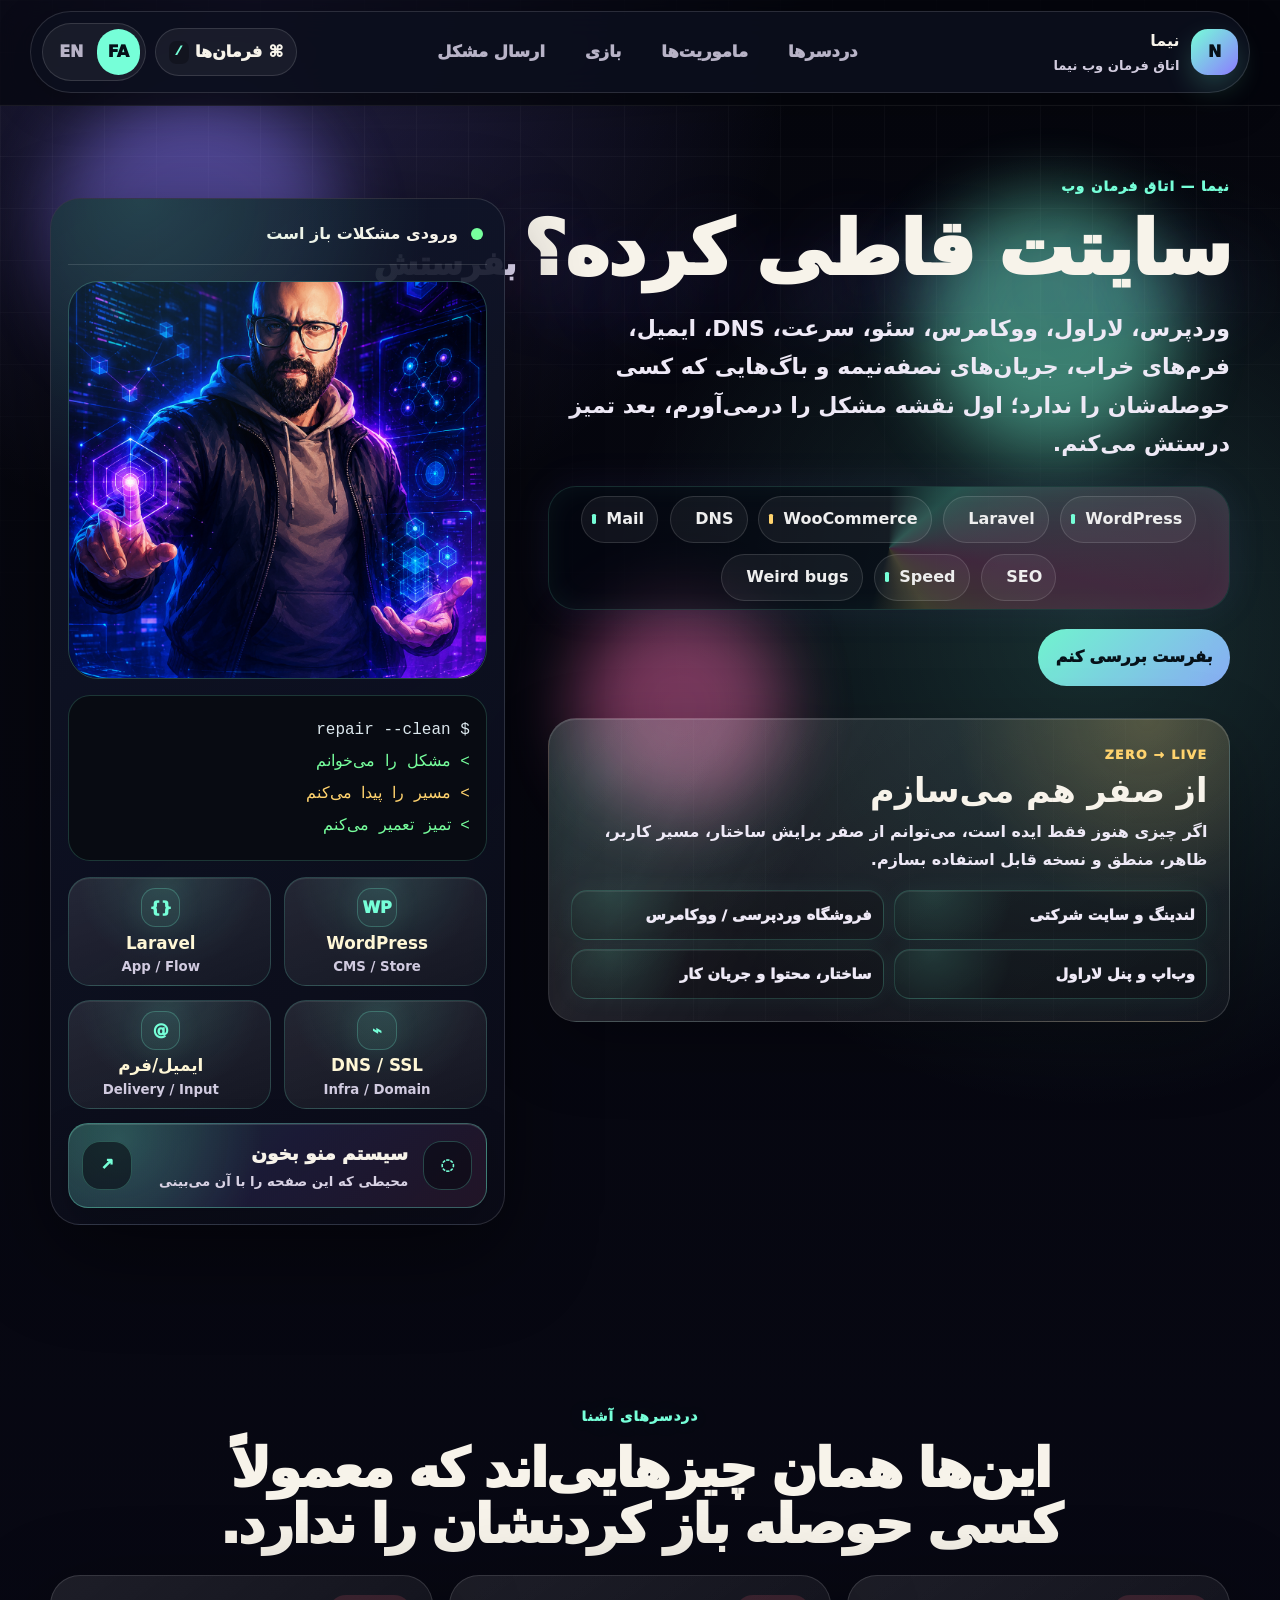
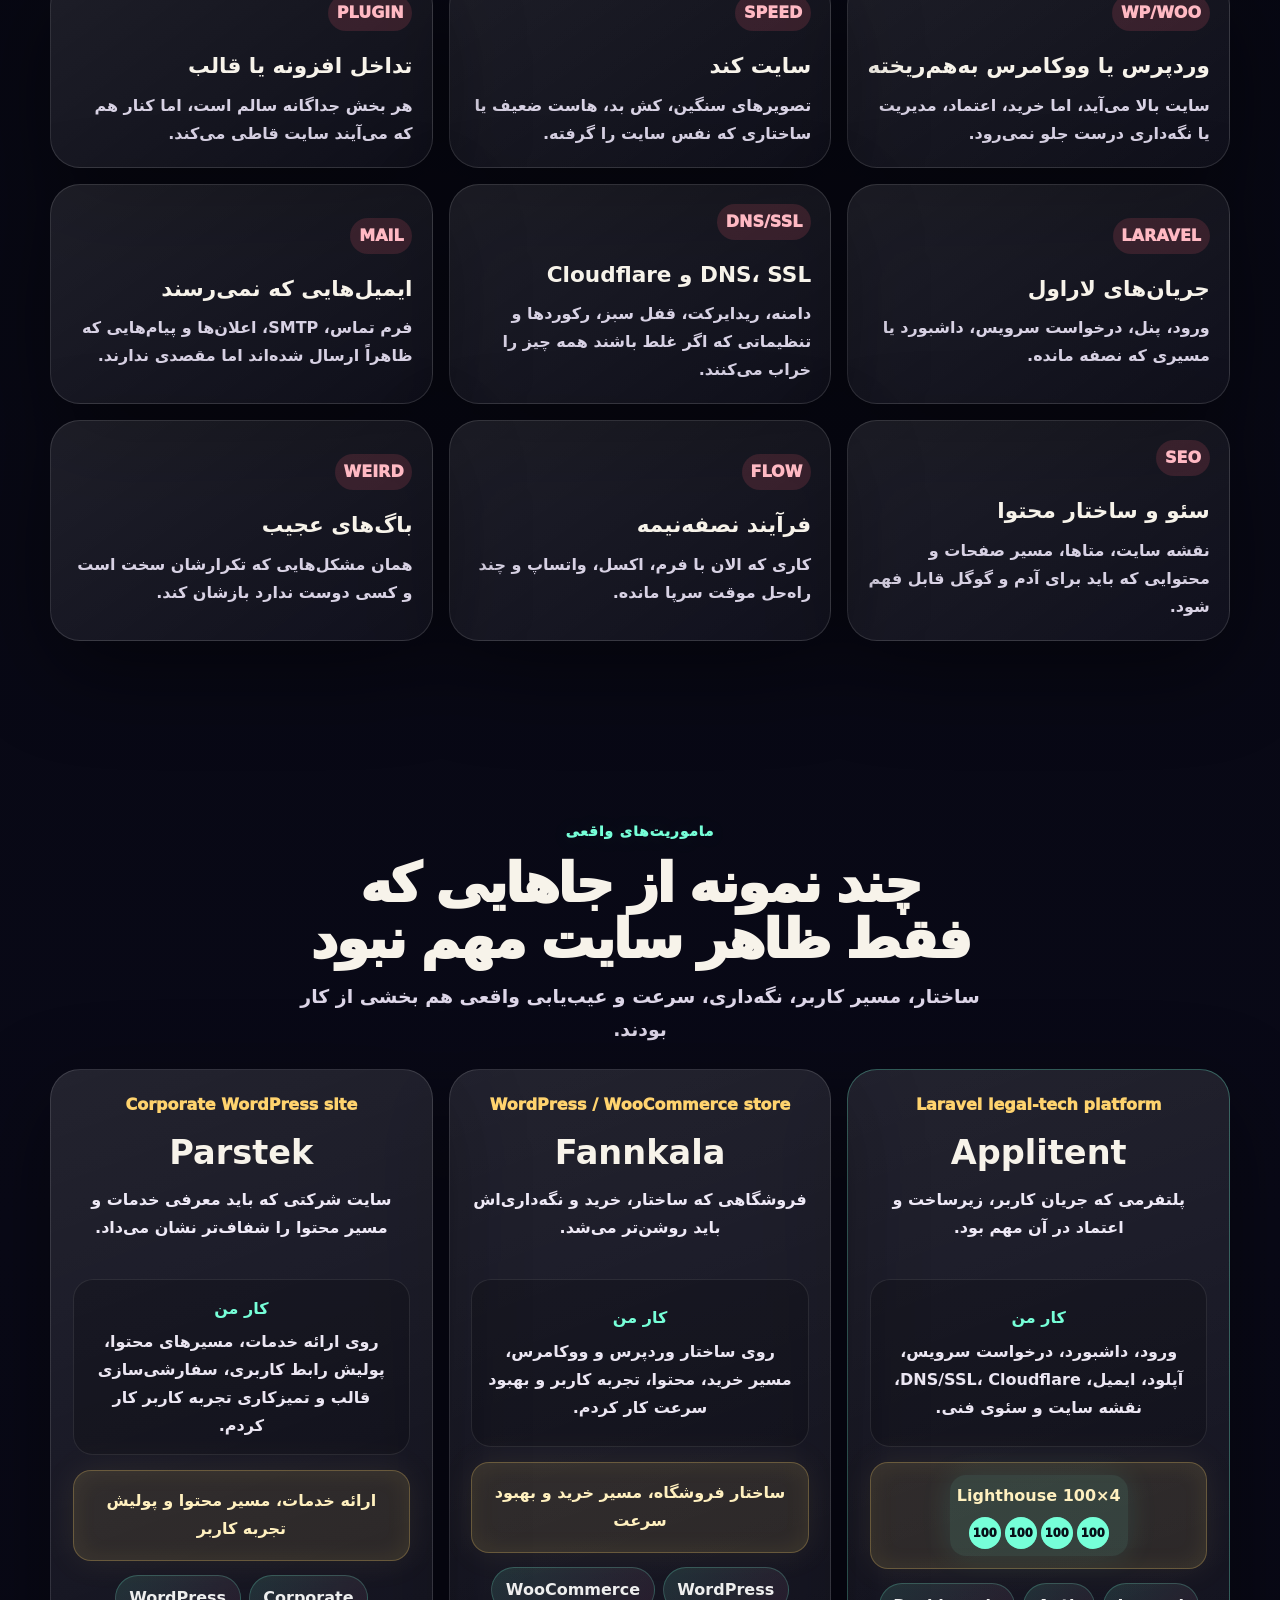
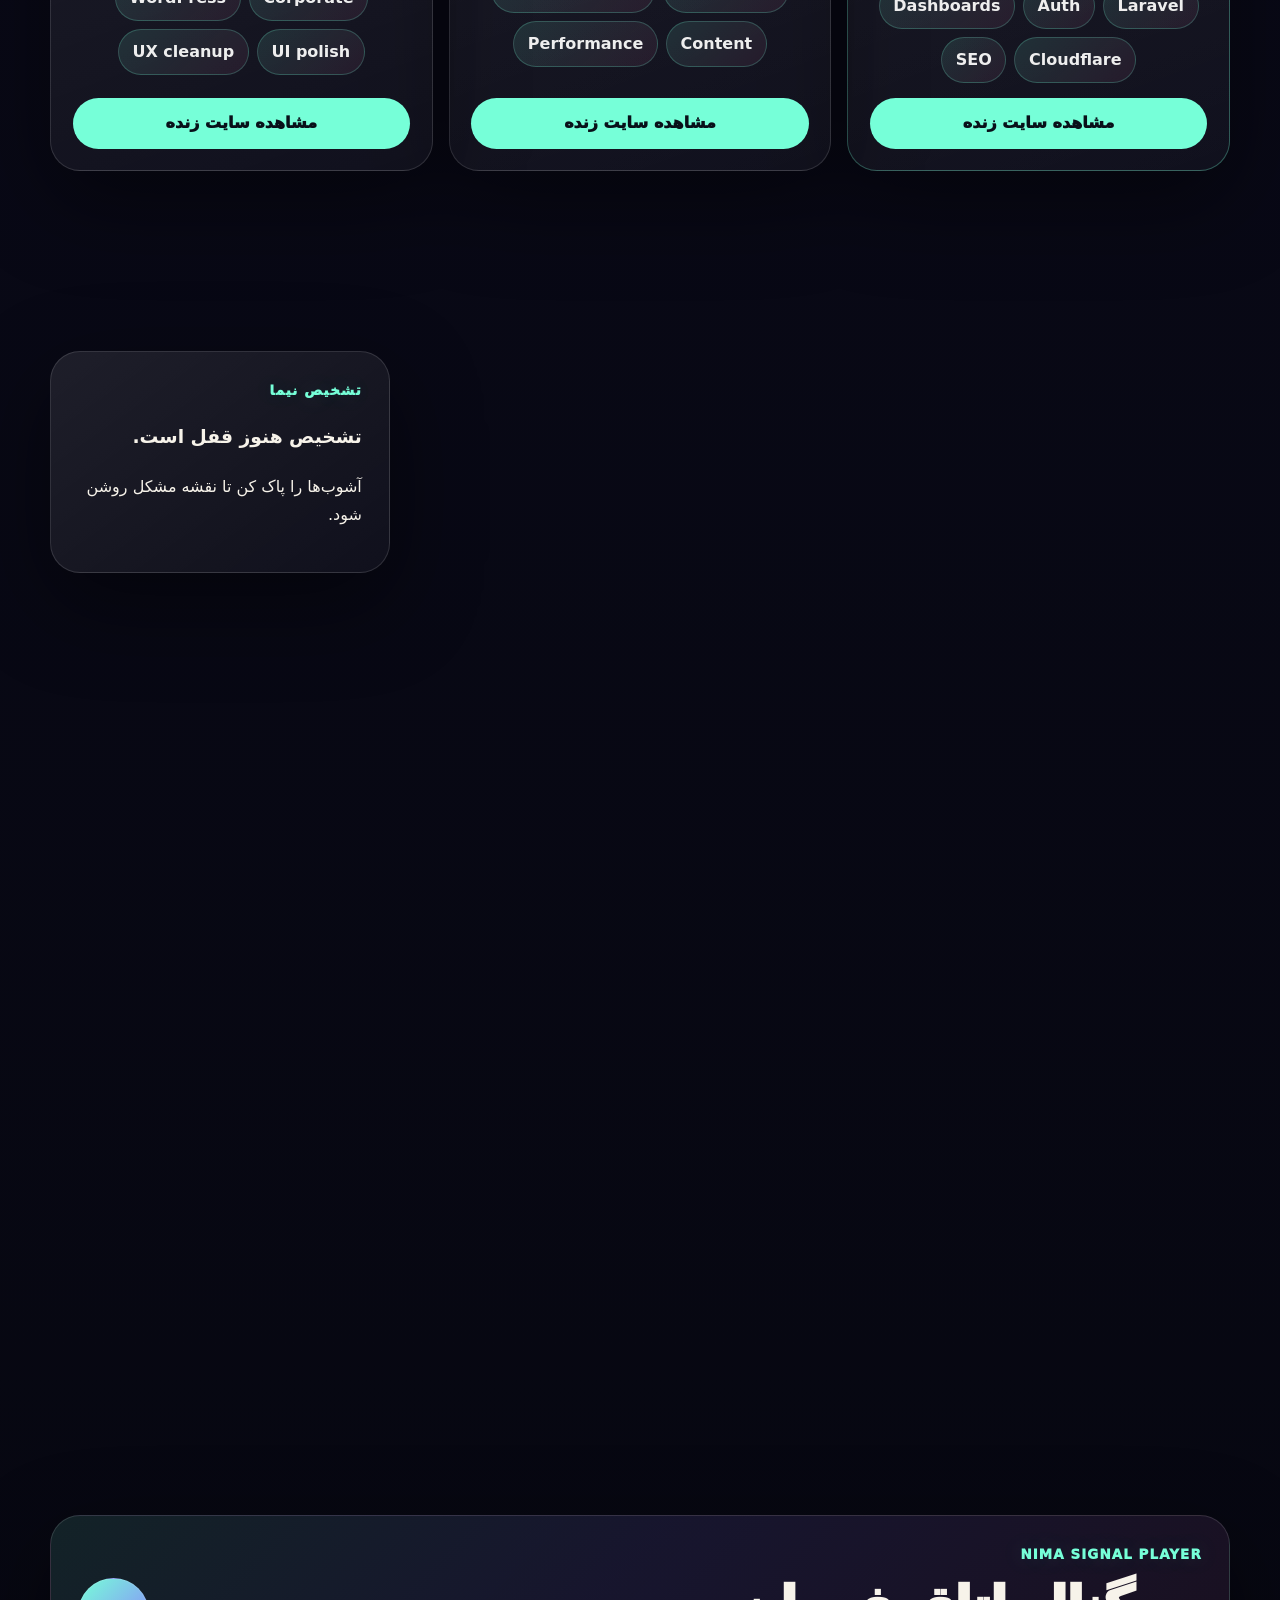
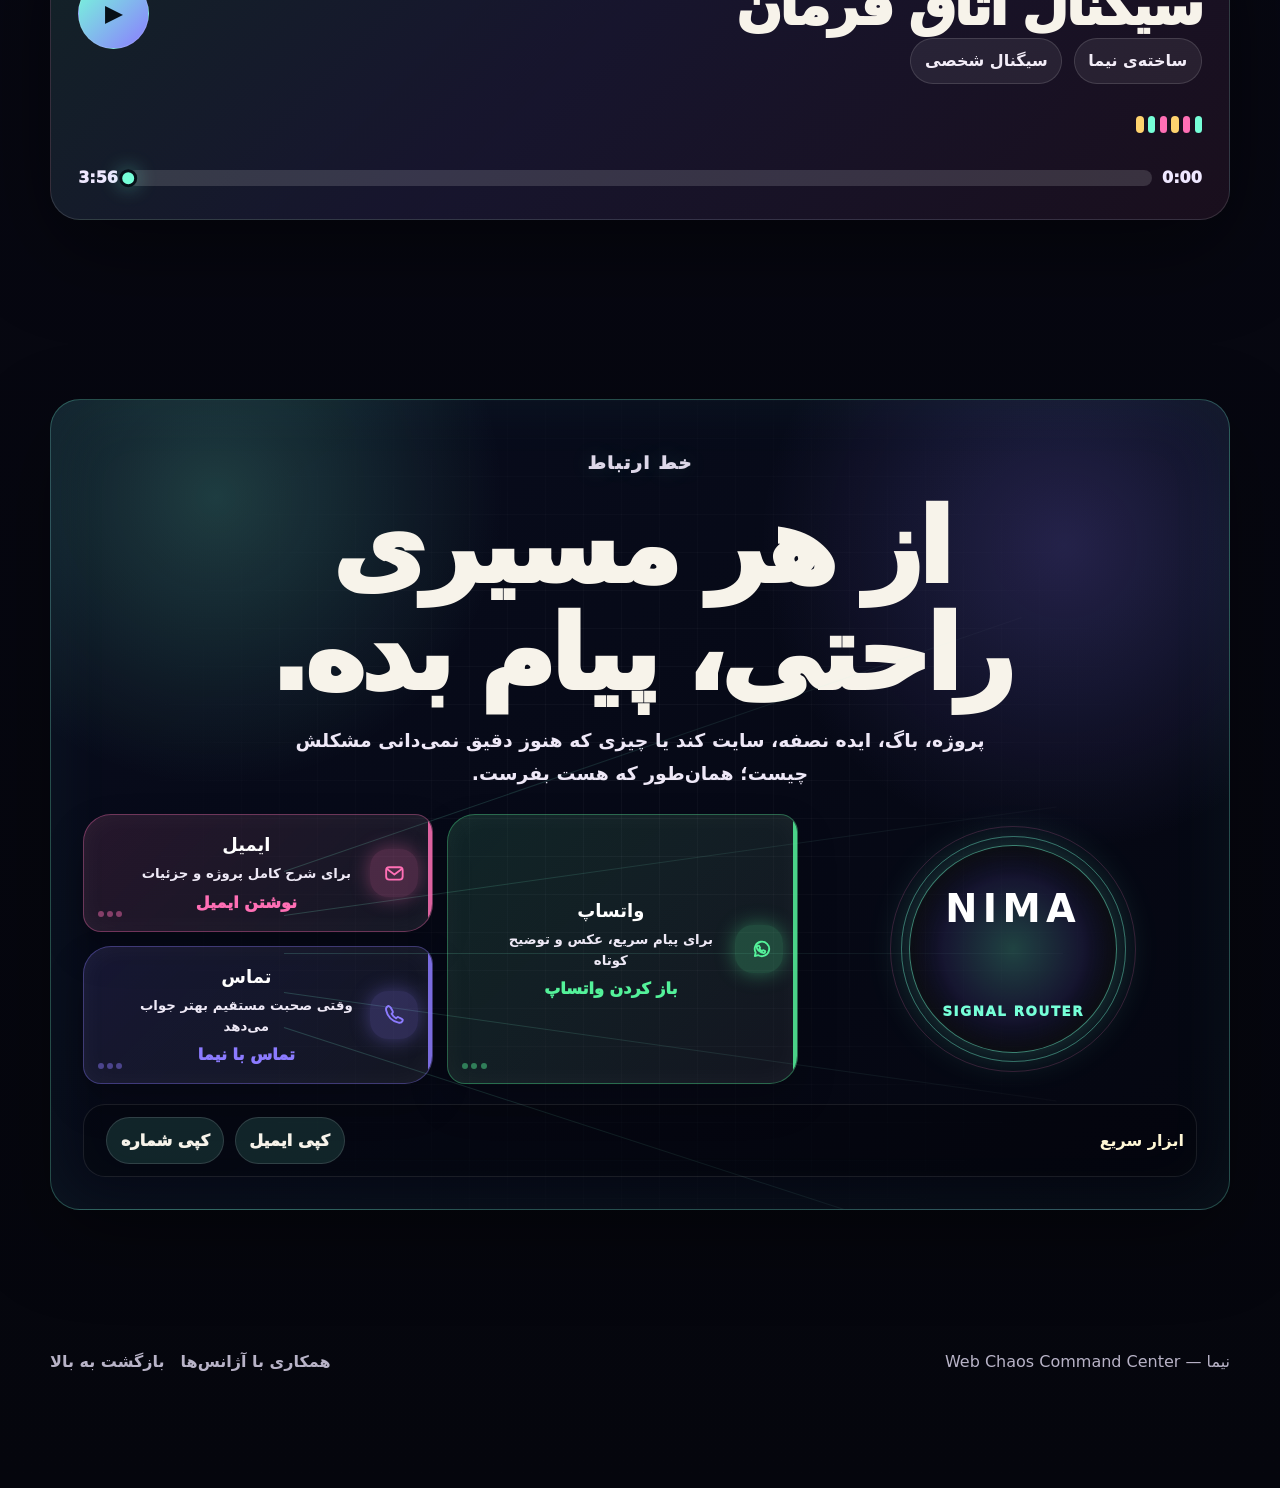
==== commit f9c4b061: "Merge pull request #23 from nima-moheb/codex/add-bilingual-agency-partner-landing-page Add white-lab" ====
--- a/index.html
+++ b/index.html
@@ -115,7 +115,7 @@
         </section>
     </main>
 
-    <footer class="page-footer"><div class="container footer-content"><p data-i18n="footerText">نیما — Web Chaos Command Center</p><nav class="footer-links" data-i18n-aria-label="footerNavAria" aria-label="لینک‌های پایین صفحه"><a href="agency-partner/" data-i18n="agencyPartnerLink">همکاری با آژانس‌ها</a><a href="#top" data-i18n="backTop">بازگشت به بالا</a></nav></div></footer>
+    <footer class="page-footer"><div class="container footer-content"><p data-i18n="footerText">نیما — Web Chaos Command Center</p><nav class="footer-links" aria-label="Footer links"><a href="agency-partner/" data-i18n="agencyPartnerLink">همکاری با آژانس‌ها</a><a href="#top" data-i18n="backTop">بازگشت به بالا</a></nav></div></footer>
     <div class="mobile-dock" aria-label="Pocket console"><button type="button" data-open-command>⌘</button><a href="#boss">☠︎</a><a href="#contact">✉</a><button type="button" data-audio-toggle>▶</button></div>
 
     <div class="diagnostics-dialog" id="diagnostics-dialog" role="dialog" aria-modal="true" aria-labelledby="diagnostics-title" hidden><div class="diagnostics-backdrop" data-close-diagnostics></div><div class="diagnostics-panel" role="document"><div class="diagnostics-head"><div><p class="section-kicker">Environment Scan</p><h2 id="diagnostics-title" data-i18n="diagnosticsTitle">اسکن محیط</h2></div><button class="icon-button" type="button" data-close-diagnostics data-i18n-aria-label="closeAria" aria-label="بستن">×</button></div><div class="diagnostics-grid" id="diagnostics-grid" hidden aria-live="polite"></div></div></div>
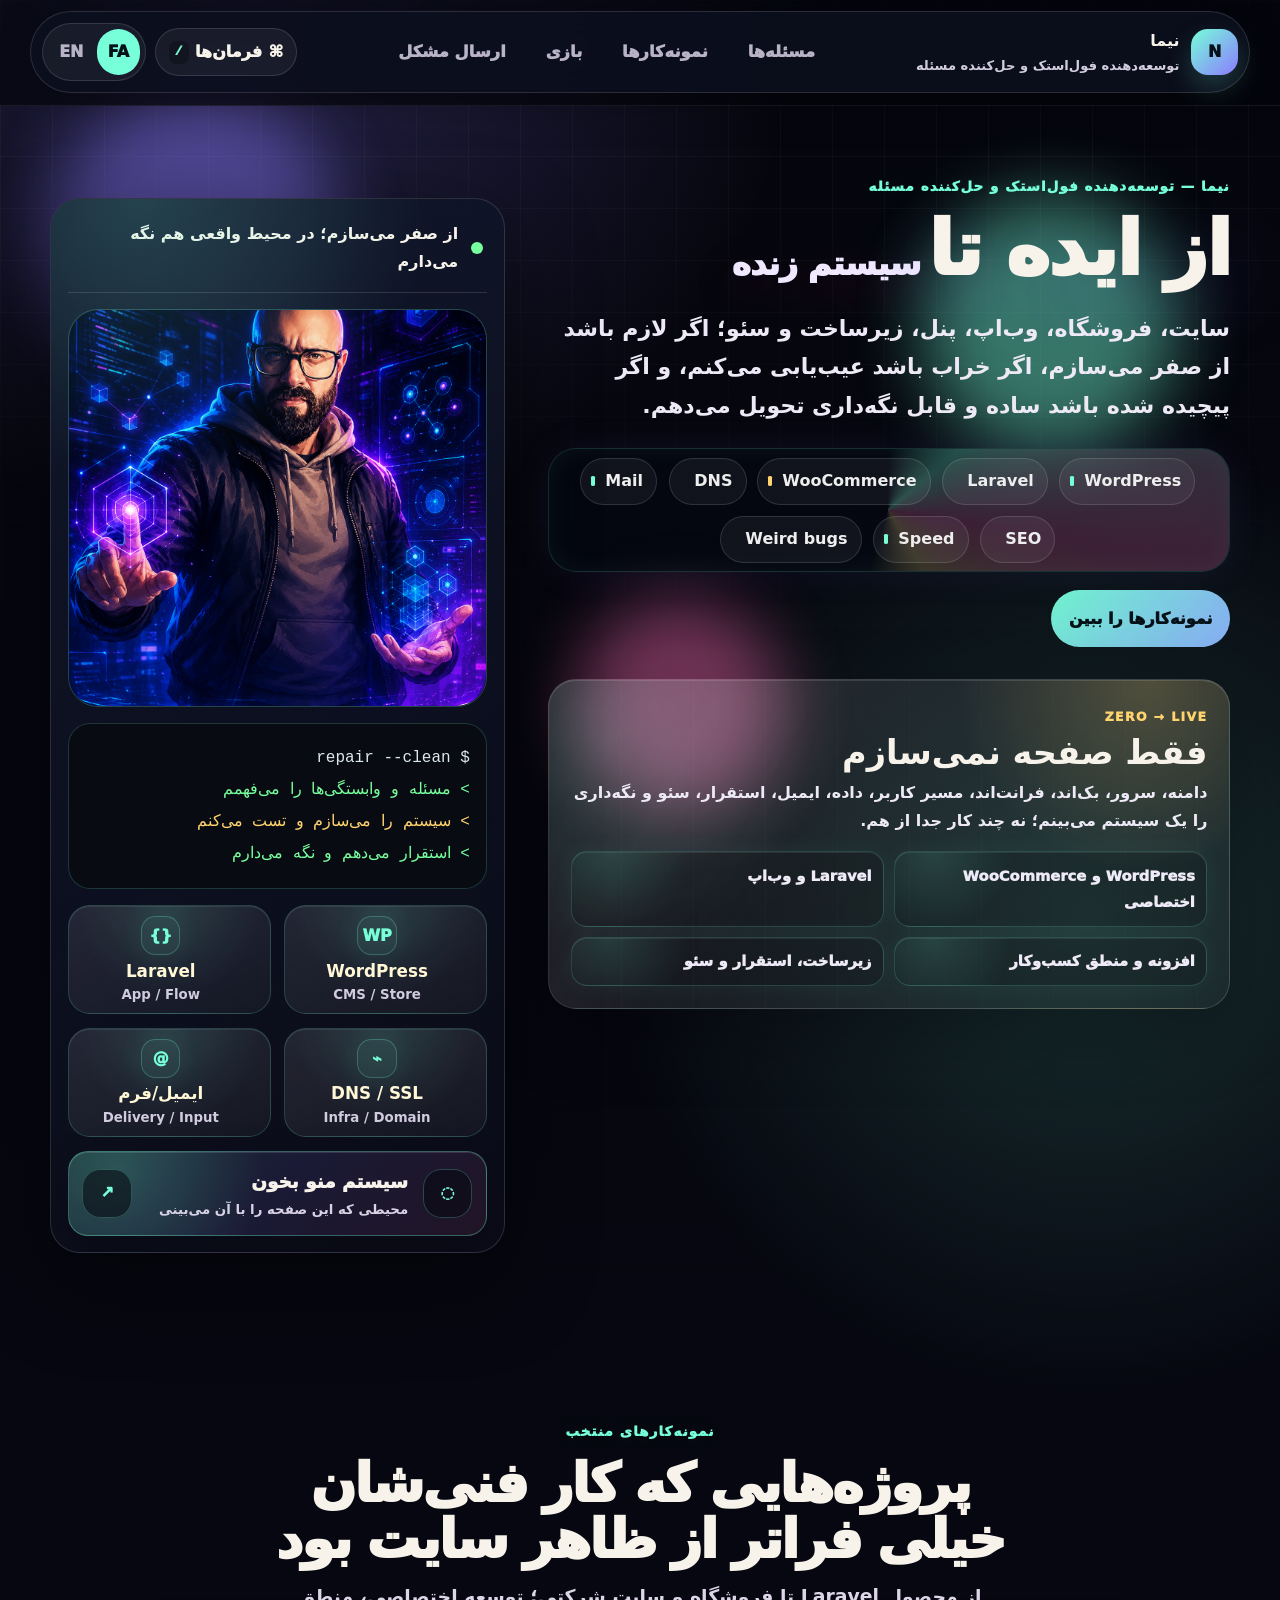
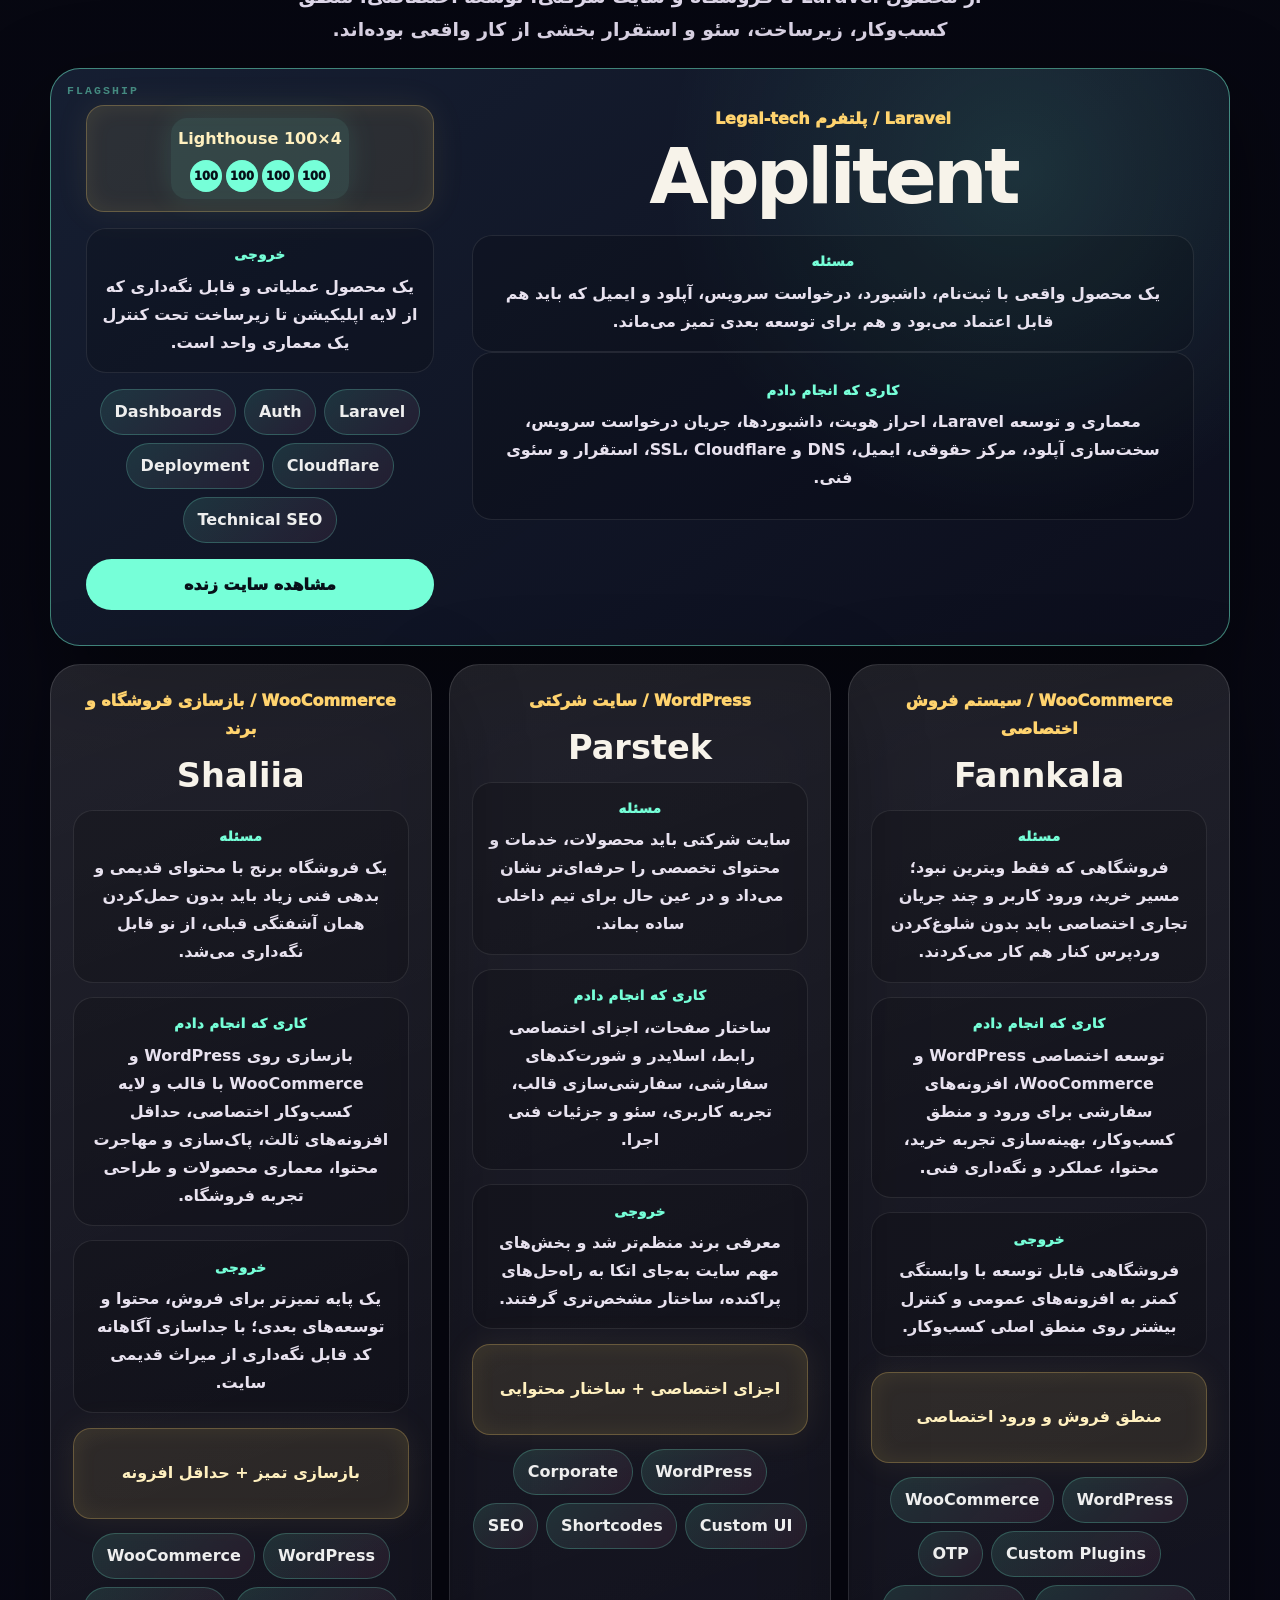
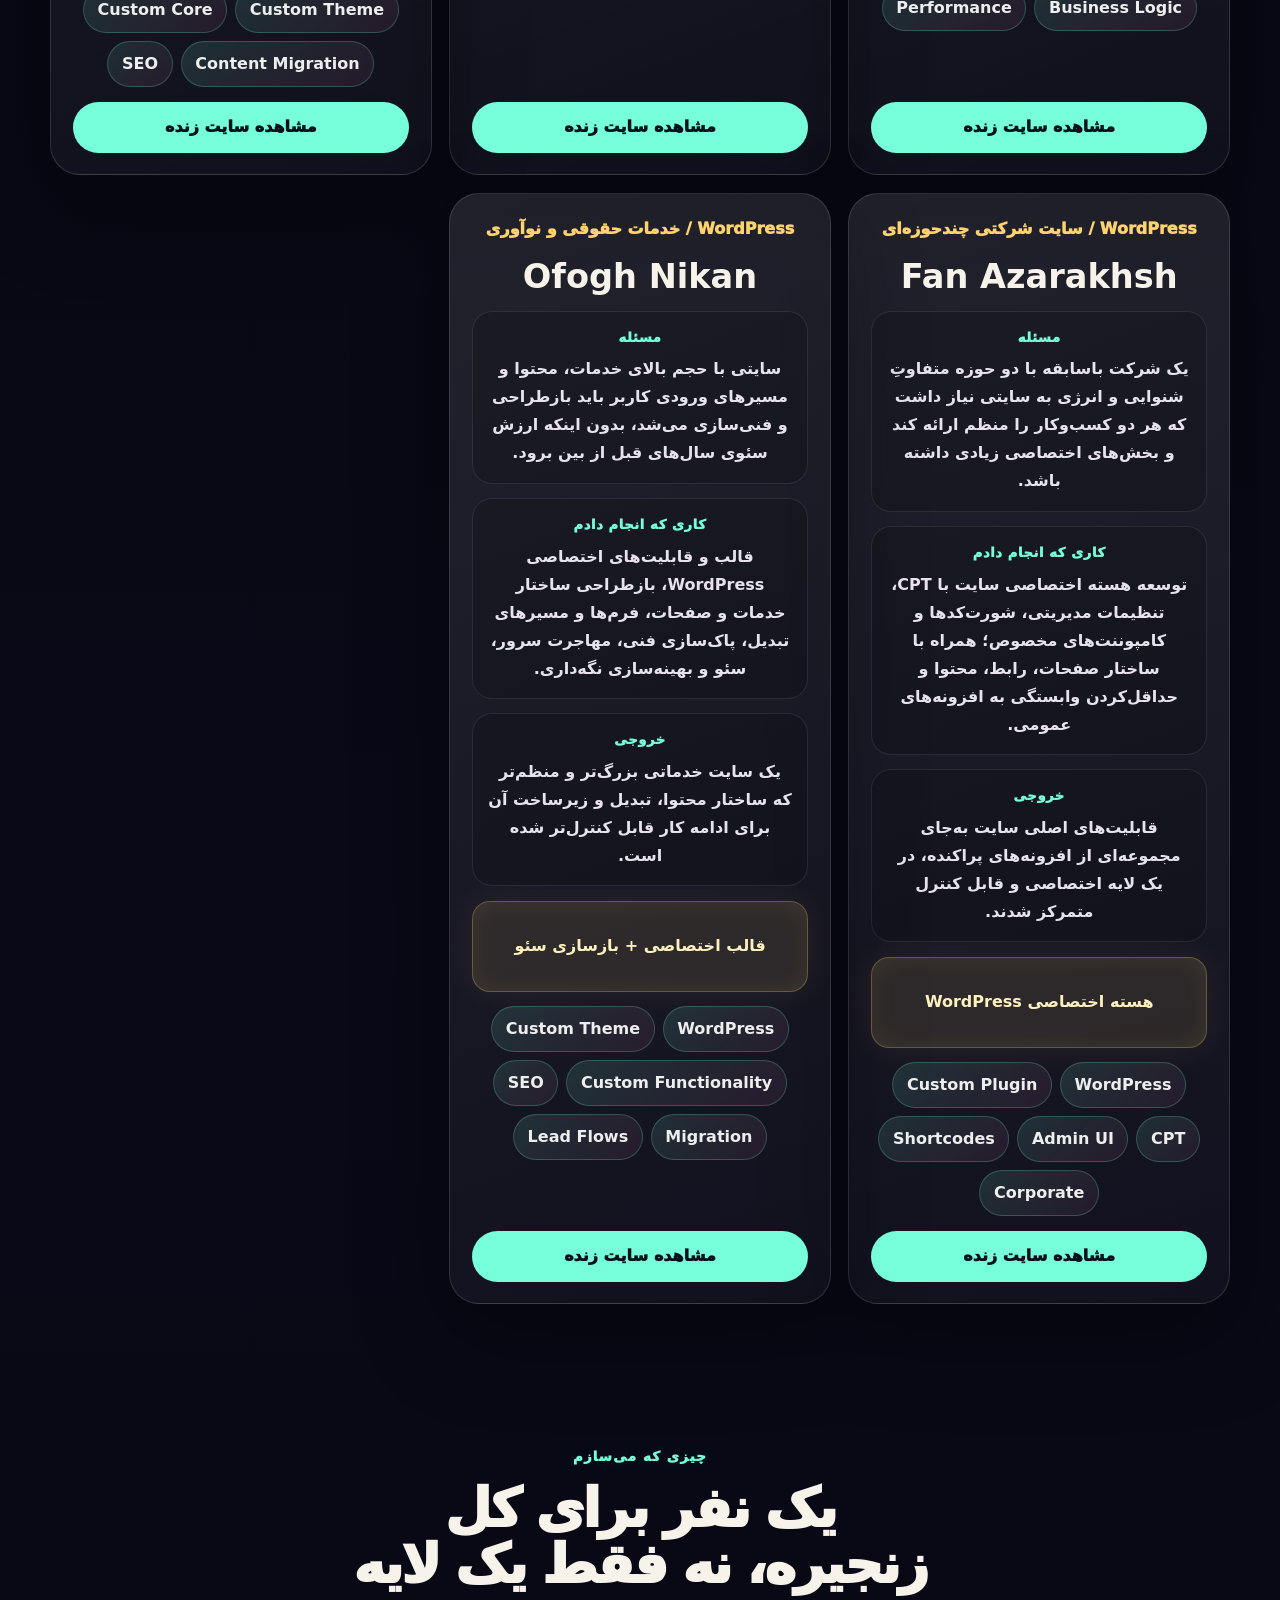
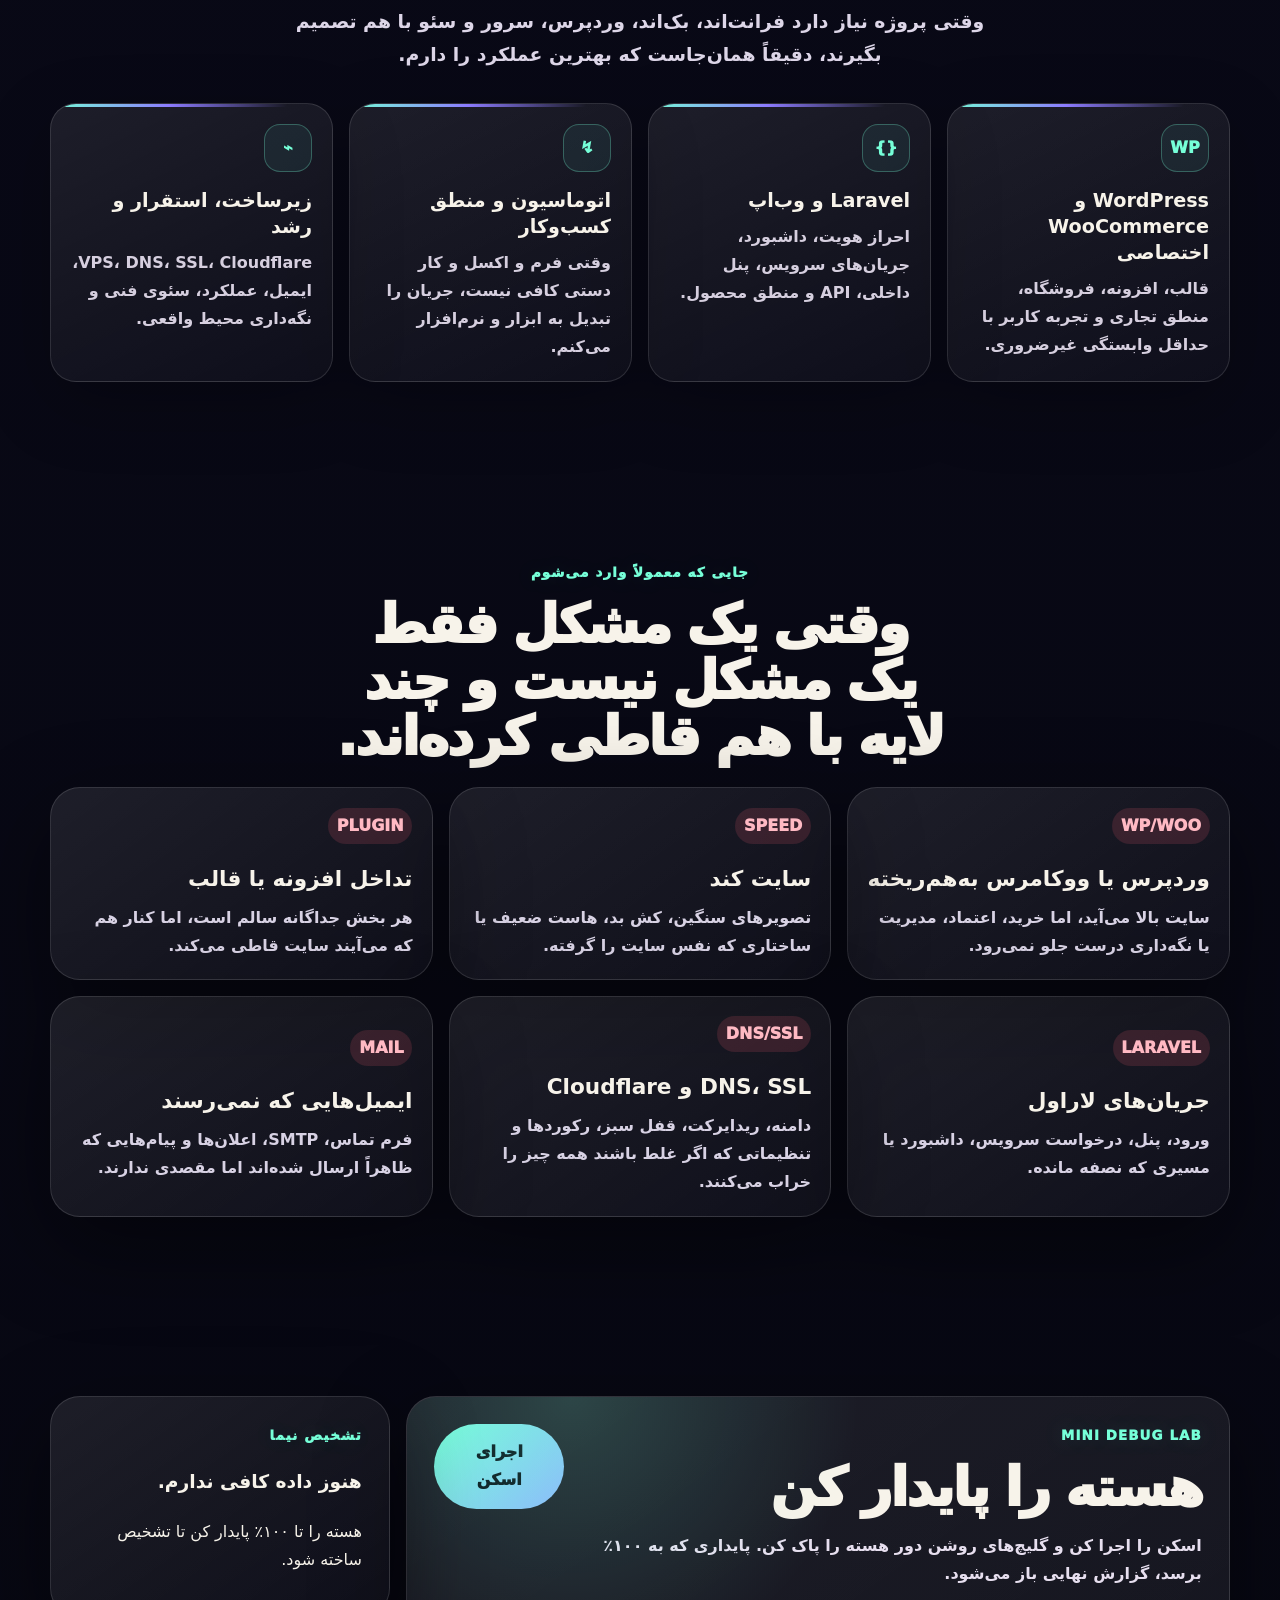
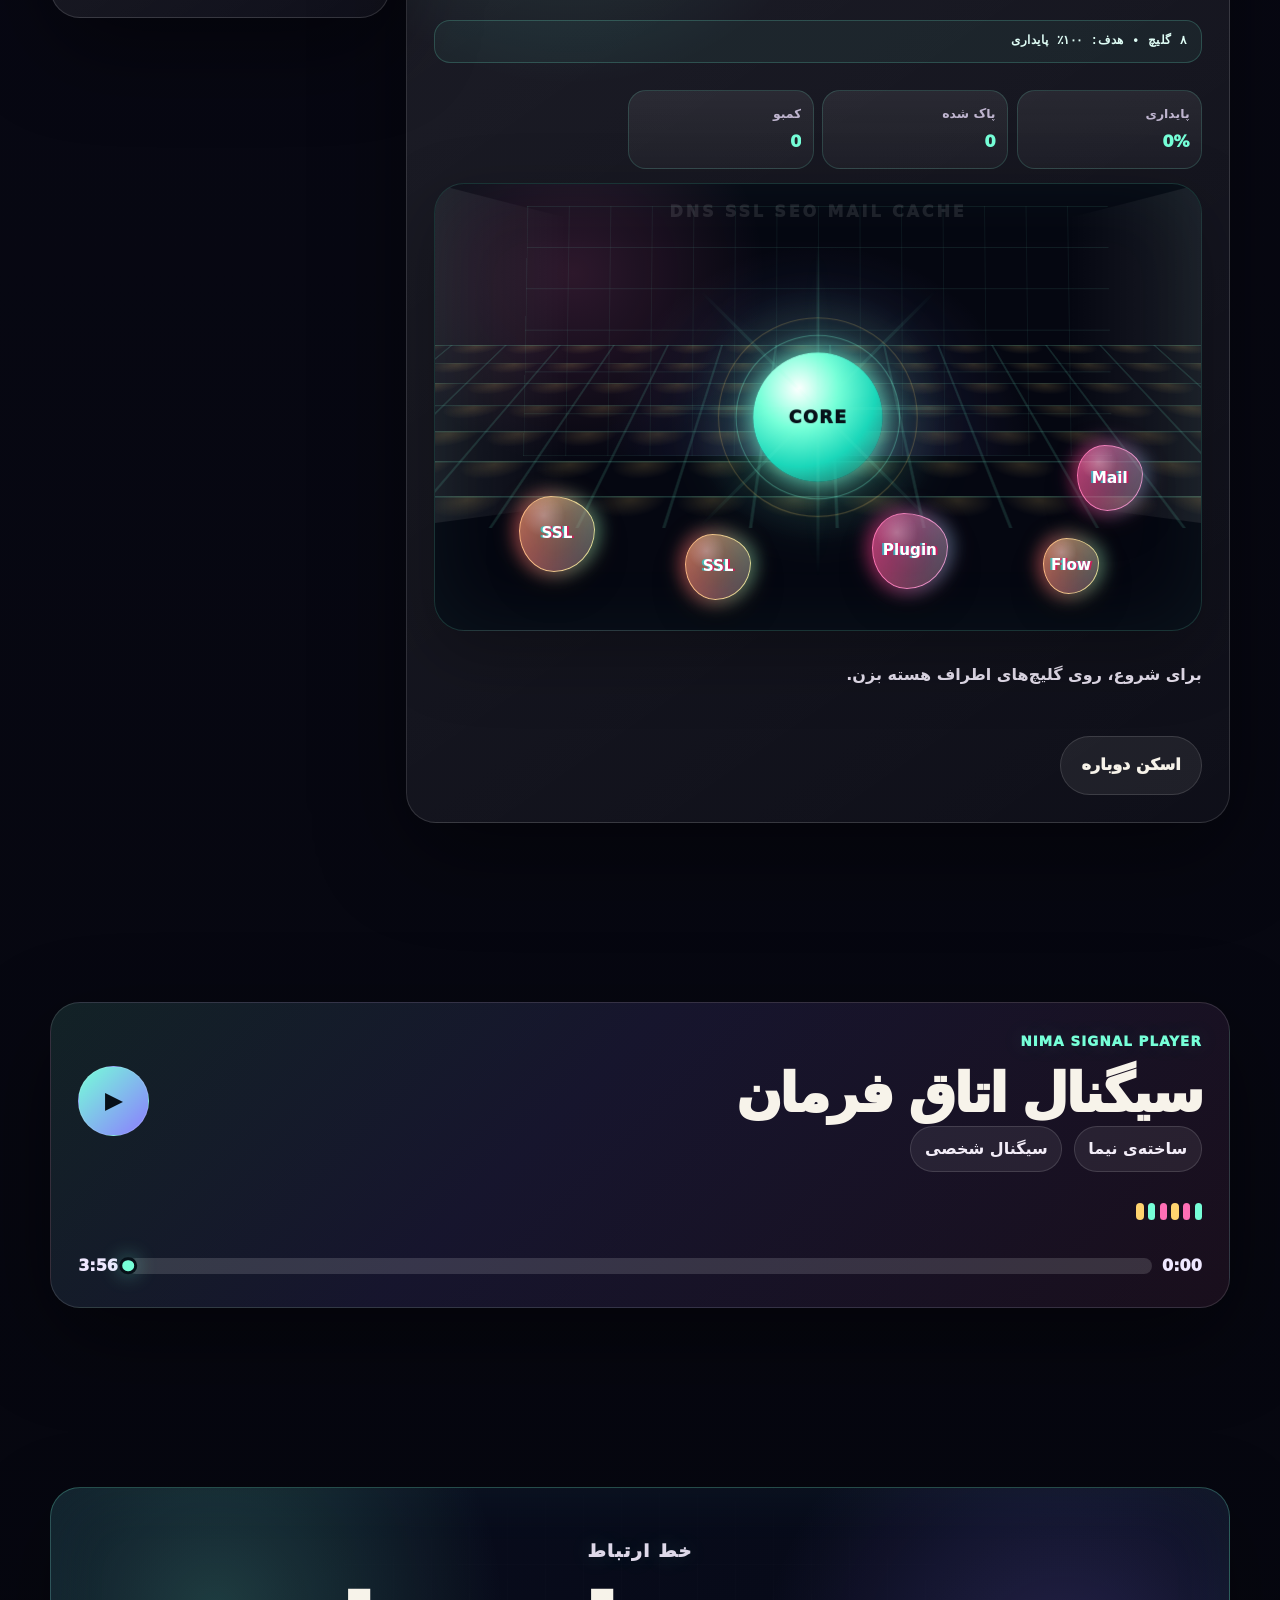
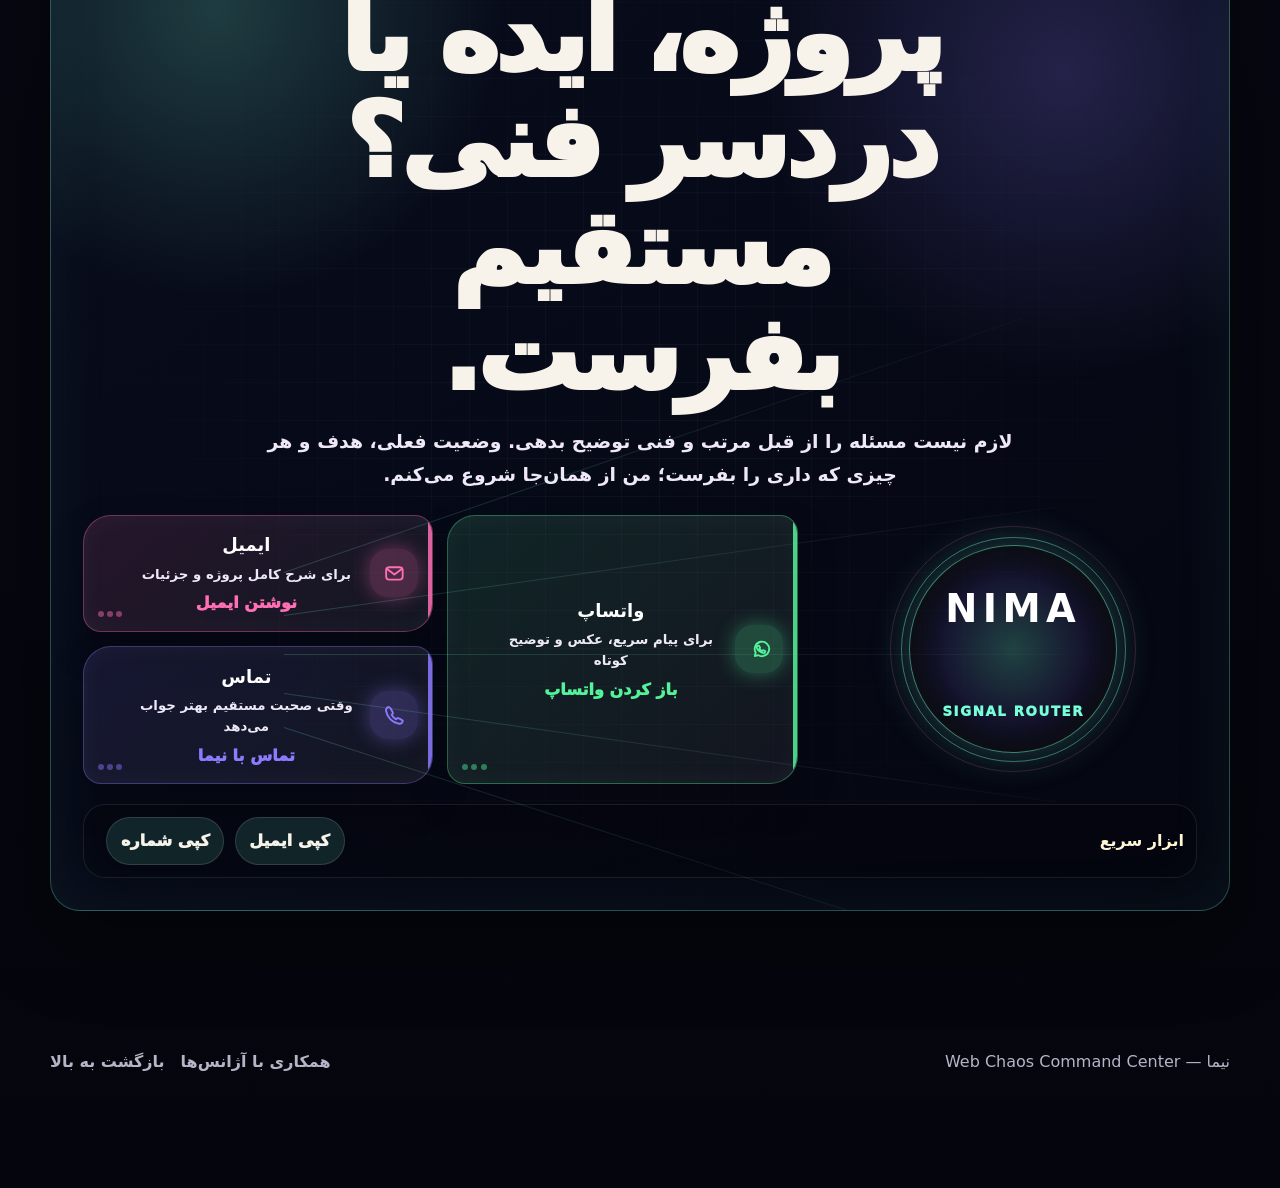
==== commit 66243d28: "Wire refreshed portfolio into main CV" ====
--- a/index.html
+++ b/index.html
@@ -2,24 +2,25 @@
 <html lang="fa" dir="rtl">
 <head>
     <meta charset="UTF-8">
-    <title>نیما — Web Chaos Command Center</title>
+    <title>نیما — توسعه‌دهنده فول‌استک و سازنده سیستم‌های وب</title>
     <meta name="viewport" content="width=device-width, initial-scale=1">
-    <meta name="description" content="نیما — اتاق فرمان وب برای عیب‌یابی و اصلاح سایت‌های وردپرسی، لاراولی، فروشگاهی، سئو، سرعت، DNS، ایمیل و باگ‌های عجیب.">
+    <meta name="description" content="نیما؛ توسعه‌دهنده فول‌استک برای ساخت و نگه‌داری سایت، فروشگاه، وب‌اپ و سیستم‌های آنلاین با WordPress، WooCommerce، Laravel، توسعه اختصاصی، زیرساخت، استقرار و سئوی فنی.">
     <meta name="robots" content="index,follow">
     <meta property="og:type" content="profile">
-    <meta property="og:title" content="نیما — Web Chaos Command Center">
-    <meta property="og:description" content="نیما — اتاق فرمان وب برای عیب‌یابی و اصلاح سایت‌های وردپرسی، لاراولی، فروشگاهی، سئو، سرعت، DNS، ایمیل و باگ‌های عجیب.">
+    <meta property="og:title" content="نیما — توسعه‌دهنده فول‌استک و سازنده سیستم‌های وب">
+    <meta property="og:description" content="سایت، فروشگاه، وب‌اپ و سیستم‌های آنلاین؛ از توسعه اختصاصی و منطق کسب‌وکار تا زیرساخت، استقرار و سئوی فنی.">
     <meta property="og:locale" content="fa_IR">
     <meta property="og:site_name" content="Nima — Web Chaos Command Center">
     <meta property="og:image" content="./nima-command-center.png">
     <meta name="twitter:card" content="summary_large_image">
-    <meta name="twitter:title" content="نیما — Web Chaos Command Center">
-    <meta name="twitter:description" content="نیما — اتاق فرمان وب برای عیب‌یابی و اصلاح سایت‌های وردپرسی، لاراولی، فروشگاهی، سئو، سرعت، DNS، ایمیل و باگ‌های عجیب.">
+    <meta name="twitter:title" content="نیما — توسعه‌دهنده فول‌استک و سازنده سیستم‌های وب">
+    <meta name="twitter:description" content="سایت، فروشگاه، وب‌اپ و سیستم‌های آنلاین؛ از توسعه اختصاصی و منطق کسب‌وکار تا زیرساخت، استقرار و سئوی فنی.">
     <meta name="twitter:image" content="./nima-command-center.png">
     <script type="application/ld+json">
-    {"@context":"https://schema.org","@type":"ProfilePage","name":"Nima — Web Chaos Command Center","inLanguage":["fa-IR","en-US"],"about":{"@type":"Person","name":"Nima","email":"mailto:nima.mohebali.b@gmail.com","telephone":"+989227241378","knowsAbout":["Laravel","WordPress","WooCommerce","Technical SEO","Web Performance","DNS","SSL","Cloudflare","Mail troubleshooting","Web debugging"]}}
+    {"@context":"https://schema.org","@type":"ProfilePage","name":"Nima — Full-Stack Web Developer & Systems Builder","inLanguage":["fa-IR","en-US"],"about":{"@type":"Person","name":"Nima","email":"mailto:nima.mohebali.b@gmail.com","telephone":"+989227241378","knowsAbout":["Full-stack web development","Laravel","WordPress","WooCommerce","Custom WordPress themes","Custom WordPress plugins","Business automation","Technical SEO","Web Performance","Deployment","DNS","SSL","Cloudflare","Mail infrastructure","Web debugging"]}}
     </script>
     <link rel="stylesheet" href="assets/css/style.css">
+    <link rel="stylesheet" href="assets/css/portfolio-v2.css">
 </head>
 <body>
     <a class="skip-link" href="#main-content" data-i18n="skip">رفتن به محتوای اصلی</a>
@@ -34,7 +35,7 @@
             </div>
             <div class="nav-actions">
                 <button class="command-trigger" type="button" data-open-command data-i18n-aria-label="commandAria" aria-label="باز کردن فرمان‌ها"><span>⌘</span><span data-i18n="commandTrigger">فرمان‌ها</span><kbd>/</kbd></button>
-                <div class="language-switch" role="group" data-i18n-aria-label="langAria" aria-label="تغییر زبان"><button type="button" class="lang-option is-active" data-lang-option="fa">FA</button><button type="button" class="lang-option" data-lang-option="en">EN</button><span class="lang-status" data-i18n="langStatus">حالت فارسی</span></div>
+                <div class="language-switch" role="group" data-i18n-aria-label="langAria" aria-label="تغییر زبان"><button type="button" class="lang-option is-active" data-lang-option="fa" aria-pressed="true">FA</button><button type="button" class="lang-option" data-lang-option="en" aria-pressed="false">EN</button><span class="lang-status" data-i18n="langStatus">حالت فارسی</span></div>
             </div>
         </nav>
     </header>
@@ -115,11 +116,12 @@
         </section>
     </main>
 
-    <footer class="page-footer"><div class="container footer-content"><p data-i18n="footerText">نیما — Web Chaos Command Center</p><nav class="footer-links" aria-label="Footer links"><a href="agency-partner/" data-i18n="agencyPartnerLink">همکاری با آژانس‌ها</a><a href="#top" data-i18n="backTop">بازگشت به بالا</a></nav></div></footer>
+    <footer class="page-footer"><div class="container footer-content"><p data-i18n="footerText">نیما — Web Chaos Command Center</p><nav class="footer-links" data-i18n-aria-label="footerNavAria" aria-label="لینک‌های پایین صفحه"><a href="agency-partner/" data-i18n="agencyPartnerLink">همکاری با آژانس‌ها</a><a href="#top" data-i18n="backTop">بازگشت به بالا</a></nav></div></footer>
     <div class="mobile-dock" aria-label="Pocket console"><button type="button" data-open-command>⌘</button><a href="#boss">☠︎</a><a href="#contact">✉</a><button type="button" data-audio-toggle>▶</button></div>
 
     <div class="diagnostics-dialog" id="diagnostics-dialog" role="dialog" aria-modal="true" aria-labelledby="diagnostics-title" hidden><div class="diagnostics-backdrop" data-close-diagnostics></div><div class="diagnostics-panel" role="document"><div class="diagnostics-head"><div><p class="section-kicker">Environment Scan</p><h2 id="diagnostics-title" data-i18n="diagnosticsTitle">اسکن محیط</h2></div><button class="icon-button" type="button" data-close-diagnostics data-i18n-aria-label="closeAria" aria-label="بستن">×</button></div><div class="diagnostics-grid" id="diagnostics-grid" hidden aria-live="polite"></div></div></div>
     <div class="command-dialog" id="command-dialog" role="dialog" aria-modal="true" aria-labelledby="command-title" hidden><div class="command-backdrop" data-close-command></div><div class="command-panel" role="document"><div class="command-head"><div><p class="section-kicker">System Console</p><h2 id="command-title" data-i18n="paletteTitle">فرمان‌ها</h2></div><button class="icon-button" type="button" data-close-command data-i18n-aria-label="closeAria" aria-label="بستن">×</button></div><div class="command-list" id="command-list"></div><p class="command-hint" data-i18n="paletteHint">/ برای باز کردن، Escape برای بستن.</p></div></div>
     <script src="assets/js/main.js"></script>
+    <script src="assets/js/portfolio-v2.js"></script>
 </body>
-</html>
+</html>
--- a/assets/css/style.css
+++ b/assets/css/style.css
@@ -1295,13 +1295,13 @@
 }
 
 /* Motion */
-.observe {
+html.js .observe {
     opacity: 0;
     transform: translateY(18px);
     transition: opacity 0.55s ease, transform 0.55s ease;
 }
 
-.observe.is-visible {
+html.js .observe.is-visible {
     opacity: 1;
     transform: none;
 }
--- a/assets/css/portfolio-v2.css
+++ b/assets/css/portfolio-v2.css
@@ -0,0 +1,250 @@
+/* Portfolio / positioning refresh layer */
+
+#projects {
+    padding-top: clamp(3rem, 6vw, 6rem);
+}
+
+#projects .section-heading {
+    max-width: 980px;
+}
+
+.mission-grid {
+    grid-template-columns: repeat(3, minmax(0, 1fr));
+    gap: 1.1rem;
+}
+
+.mission-card {
+    min-width: 0;
+}
+
+.mission-card.flagship {
+    grid-column: 1 / -1;
+    display: grid;
+    grid-template-columns: minmax(0, 1.35fr) minmax(280px, 0.65fr);
+    gap: clamp(1.2rem, 3vw, 2.4rem);
+    padding: clamp(1.35rem, 3vw, 2.2rem);
+    border-color: rgba(118, 255, 216, 0.48);
+    background:
+        radial-gradient(circle at 82% 18%, rgba(118, 255, 216, 0.12), transparent 22rem),
+        linear-gradient(145deg, rgba(22, 31, 51, 0.98), rgba(13, 15, 29, 0.92));
+}
+
+.mission-card.flagship::after {
+    content: "FLAGSHIP";
+    position: absolute;
+    inset-block-start: 1rem;
+    inset-inline-end: 1rem;
+    color: rgba(118, 255, 216, 0.48);
+    font: 900 0.72rem/1 ui-monospace, SFMono-Regular, Menlo, monospace;
+    letter-spacing: 0.18em;
+}
+
+.mission-primary,
+.mission-side {
+    position: relative;
+    z-index: 1;
+}
+
+.mission-primary h3 {
+    margin-block: 0.4rem 1.2rem;
+    font-size: clamp(2.7rem, 6vw, 5.8rem);
+    letter-spacing: -0.05em;
+}
+
+.mission-side {
+    display: flex;
+    flex-direction: column;
+    gap: 1rem;
+    align-self: stretch;
+}
+
+.mission-block,
+.mission-result {
+    border: 1px solid rgba(255, 255, 255, 0.09);
+    border-radius: 20px;
+    padding: 0.95rem;
+    background: rgba(0, 0, 0, 0.16);
+}
+
+.mission-block strong,
+.mission-result strong {
+    display: block;
+    margin-bottom: 0.35rem;
+    color: var(--mint);
+    font-size: 0.82rem;
+    font-weight: 1000;
+    text-transform: uppercase;
+    letter-spacing: 0.045em;
+}
+
+.mission-block p,
+.mission-result p {
+    margin: 0;
+    color: #e8e2ef;
+    font-weight: 650;
+}
+
+.mission-card:not(.flagship) .mission-work {
+    min-height: 0;
+}
+
+.mission-card:not(.flagship) .mission-block,
+.mission-card:not(.flagship) .mission-result {
+    min-height: 0;
+}
+
+.mission-card .mission-proof {
+    margin-top: 0;
+}
+
+.mission-card .live-link {
+    margin-top: auto;
+}
+
+.systems-section {
+    padding-top: clamp(2rem, 4vw, 4rem);
+}
+
+.systems-grid {
+    display: grid;
+    grid-template-columns: repeat(4, minmax(0, 1fr));
+    gap: 1rem;
+    margin-top: 2rem;
+}
+
+.system-capability {
+    position: relative;
+    overflow: hidden;
+    min-height: 14rem;
+    padding: 1.25rem;
+    border: 1px solid var(--line);
+    border-radius: 26px;
+    background: linear-gradient(155deg, rgba(255, 255, 255, 0.085), rgba(255, 255, 255, 0.028));
+    box-shadow: 0 22px 70px rgba(0, 0, 0, 0.24);
+}
+
+.system-capability::before {
+    content: "";
+    position: absolute;
+    inset: 0 0 auto;
+    height: 3px;
+    background: linear-gradient(90deg, var(--mint), var(--violet), transparent 84%);
+}
+
+.system-capability > span {
+    display: grid;
+    place-items: center;
+    width: 3rem;
+    height: 3rem;
+    margin-bottom: 1rem;
+    border: 1px solid rgba(118, 255, 216, 0.28);
+    border-radius: 1rem;
+    background: rgba(118, 255, 216, 0.07);
+    color: var(--mint);
+    font-weight: 1000;
+}
+
+.system-capability h3 {
+    margin: 0 0 0.55rem;
+    font-size: 1.2rem;
+    line-height: 1.35;
+}
+
+.system-capability p {
+    margin: 0;
+    color: #d6cfdf;
+    font-weight: 650;
+}
+
+#chaos .chaos-grid > :nth-child(n + 7) {
+    display: none !important;
+}
+
+.game-brief-v2 {
+    margin-bottom: 0.8rem;
+    padding: 0.7rem 0.9rem;
+    border: 1px solid rgba(118, 255, 216, 0.2);
+    border-radius: 16px;
+    background: rgba(118, 255, 216, 0.055);
+    color: #dffdf5;
+    font: 900 0.78rem/1.5 ui-monospace, SFMono-Regular, Menlo, Consolas, monospace;
+    letter-spacing: 0.04em;
+}
+
+#game-card.v2-complete {
+    border-color: rgba(119, 255, 157, 0.5);
+    box-shadow: 0 30px 100px rgba(72, 255, 151, 0.12), var(--shadow);
+}
+
+#game-card.v2-complete .lab-core {
+    filter: drop-shadow(0 0 24px rgba(119, 255, 157, 0.7));
+}
+
+.debug-lab-stage [data-glitch] {
+    transition: transform 0.16s ease, filter 0.16s ease, opacity 0.16s ease;
+}
+
+.debug-lab-stage [data-glitch]:hover {
+    transform: scale(1.08);
+    filter: drop-shadow(0 0 12px rgba(118, 255, 216, 0.7));
+}
+
+.agency-case-grid {
+    align-items: stretch;
+}
+
+.agency-case {
+    min-height: 100%;
+}
+
+@media (max-width: 980px) {
+    .mission-grid,
+    .systems-grid {
+        grid-template-columns: repeat(2, minmax(0, 1fr));
+    }
+
+    .mission-card.flagship {
+        grid-template-columns: 1fr;
+    }
+
+    .mission-card.flagship .mission-side {
+        display: grid;
+        grid-template-columns: repeat(2, minmax(0, 1fr));
+    }
+
+    .mission-card.flagship .live-link,
+    .mission-card.flagship .chips {
+        grid-column: 1 / -1;
+    }
+}
+
+@media (max-width: 700px) {
+    .mission-grid,
+    .systems-grid {
+        display: grid;
+        grid-template-columns: 1fr;
+        overflow: visible;
+    }
+
+    .mission-card {
+        width: auto;
+        min-width: 0;
+        scroll-snap-align: none;
+    }
+
+    .mission-card.flagship {
+        padding: 1.2rem;
+    }
+
+    .mission-card.flagship .mission-side {
+        display: flex;
+    }
+
+    .mission-primary h3 {
+        font-size: clamp(2.8rem, 16vw, 4.7rem);
+    }
+
+    .system-capability {
+        min-height: 0;
+    }
+}
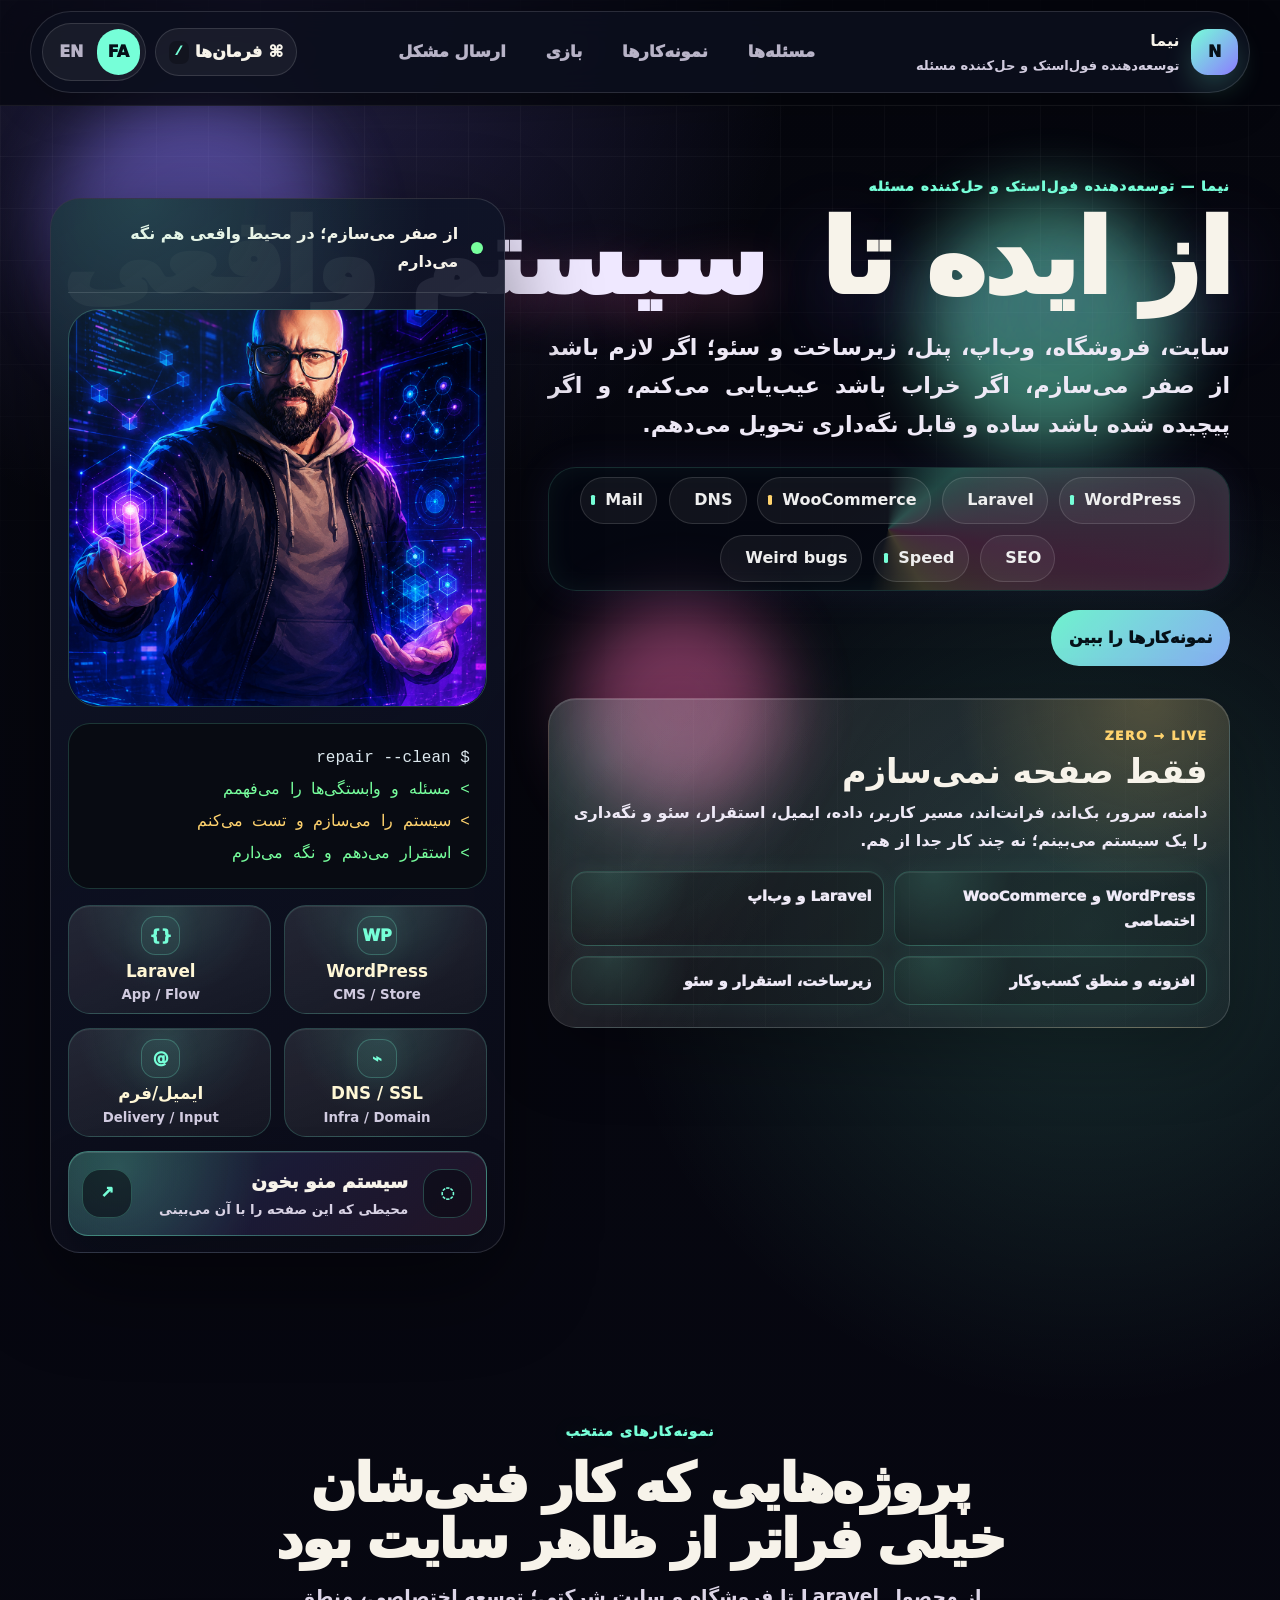
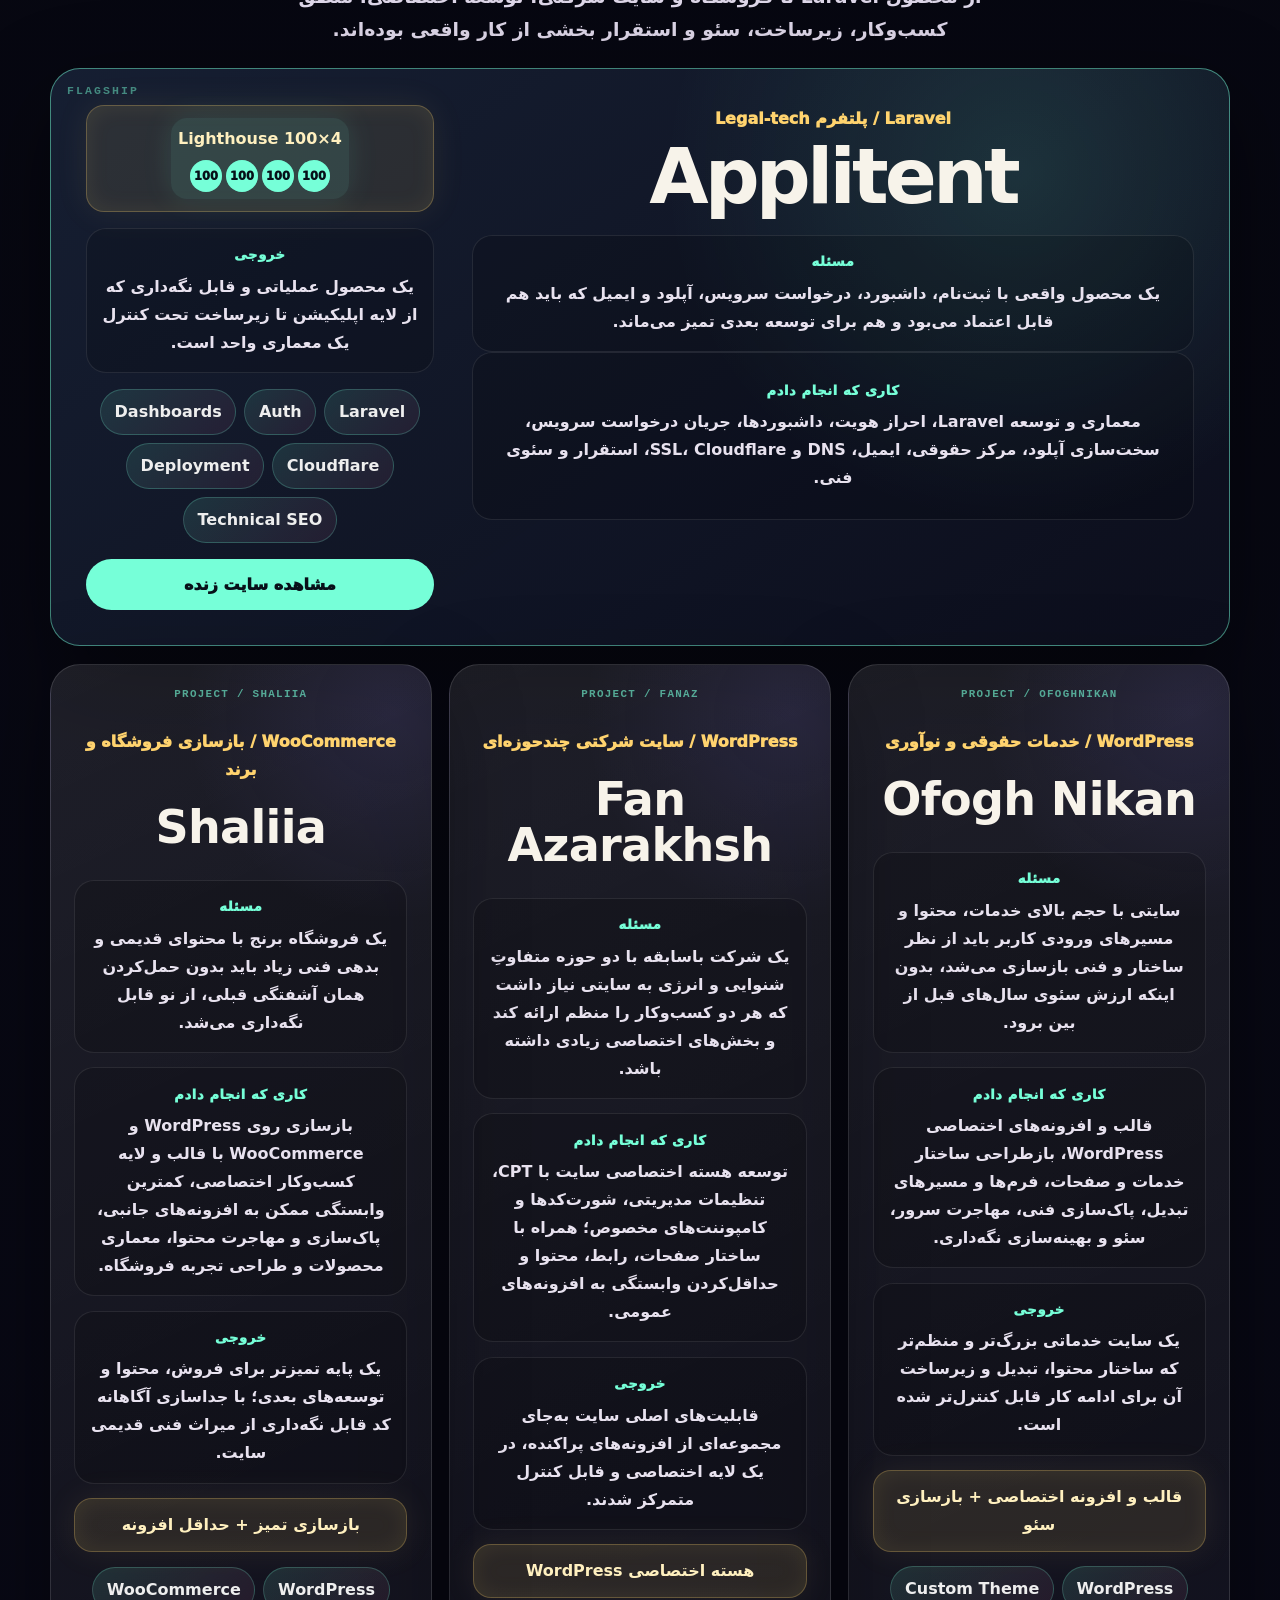
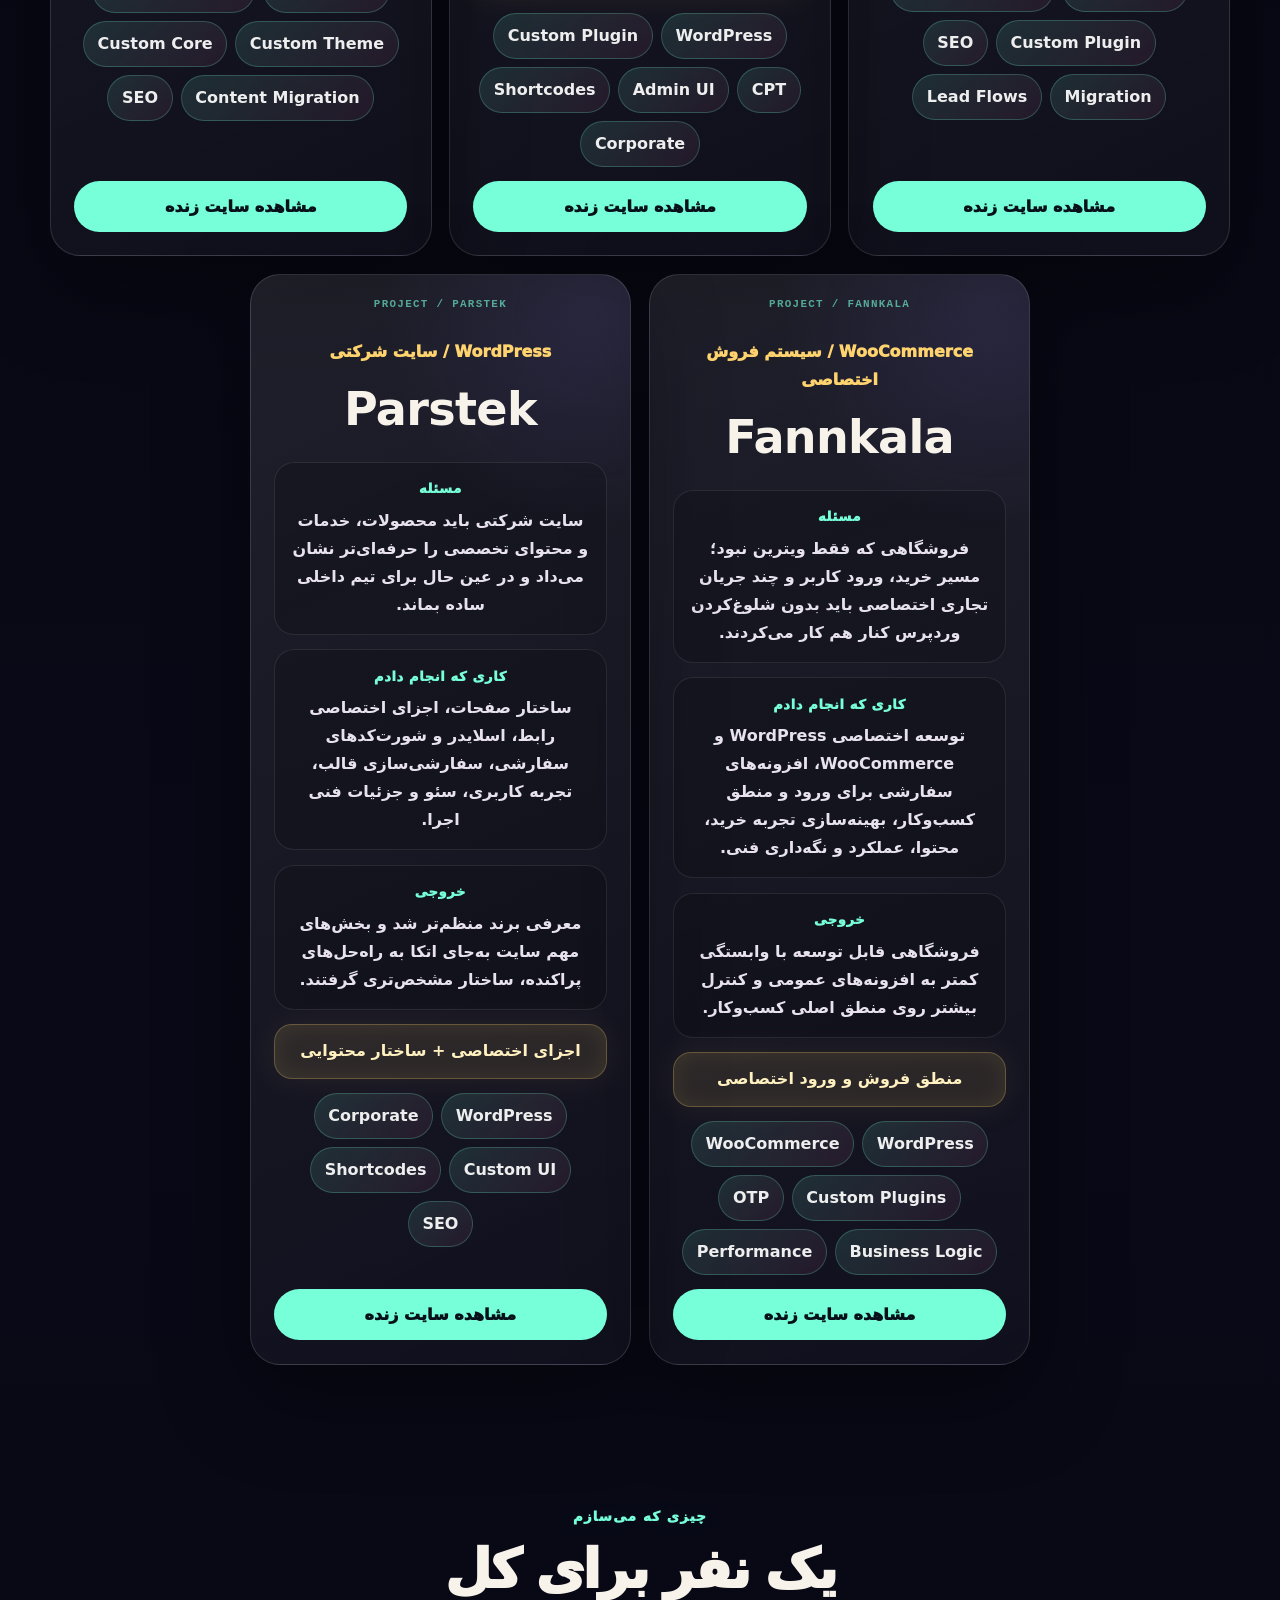
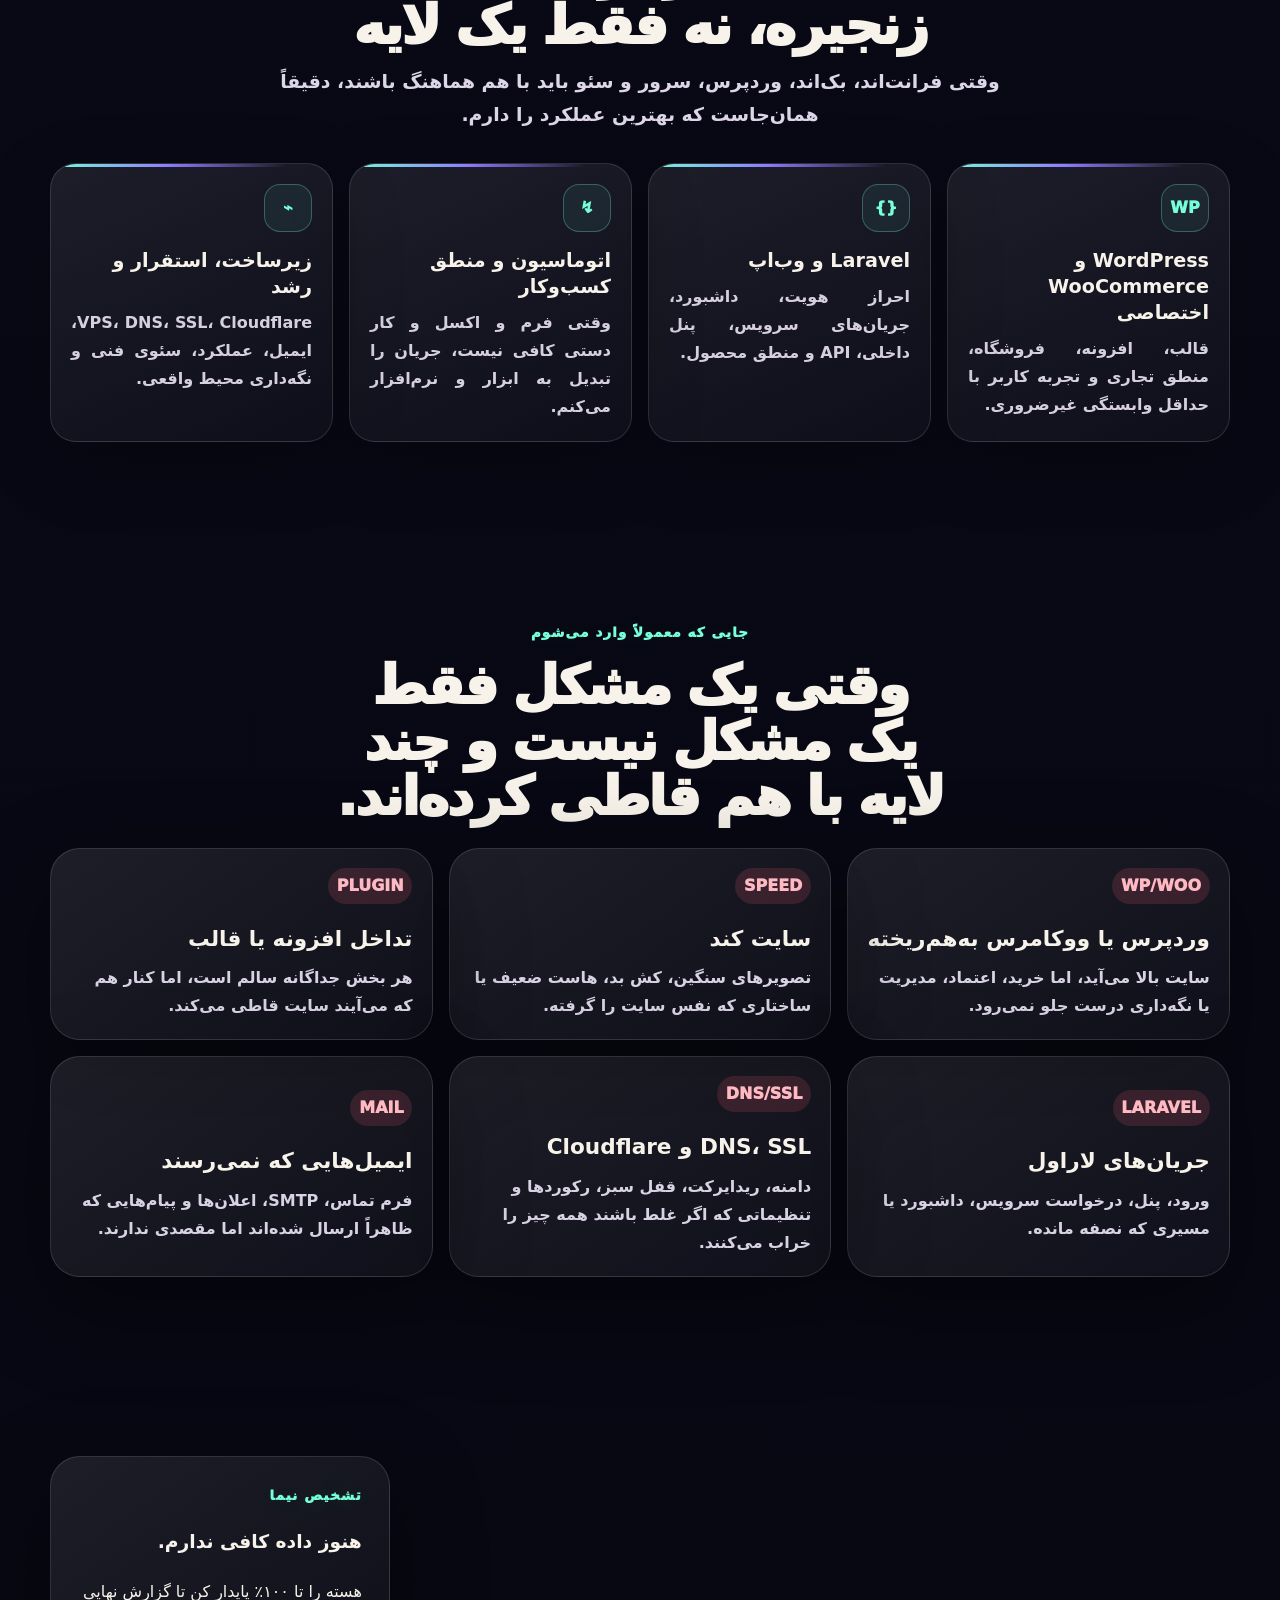
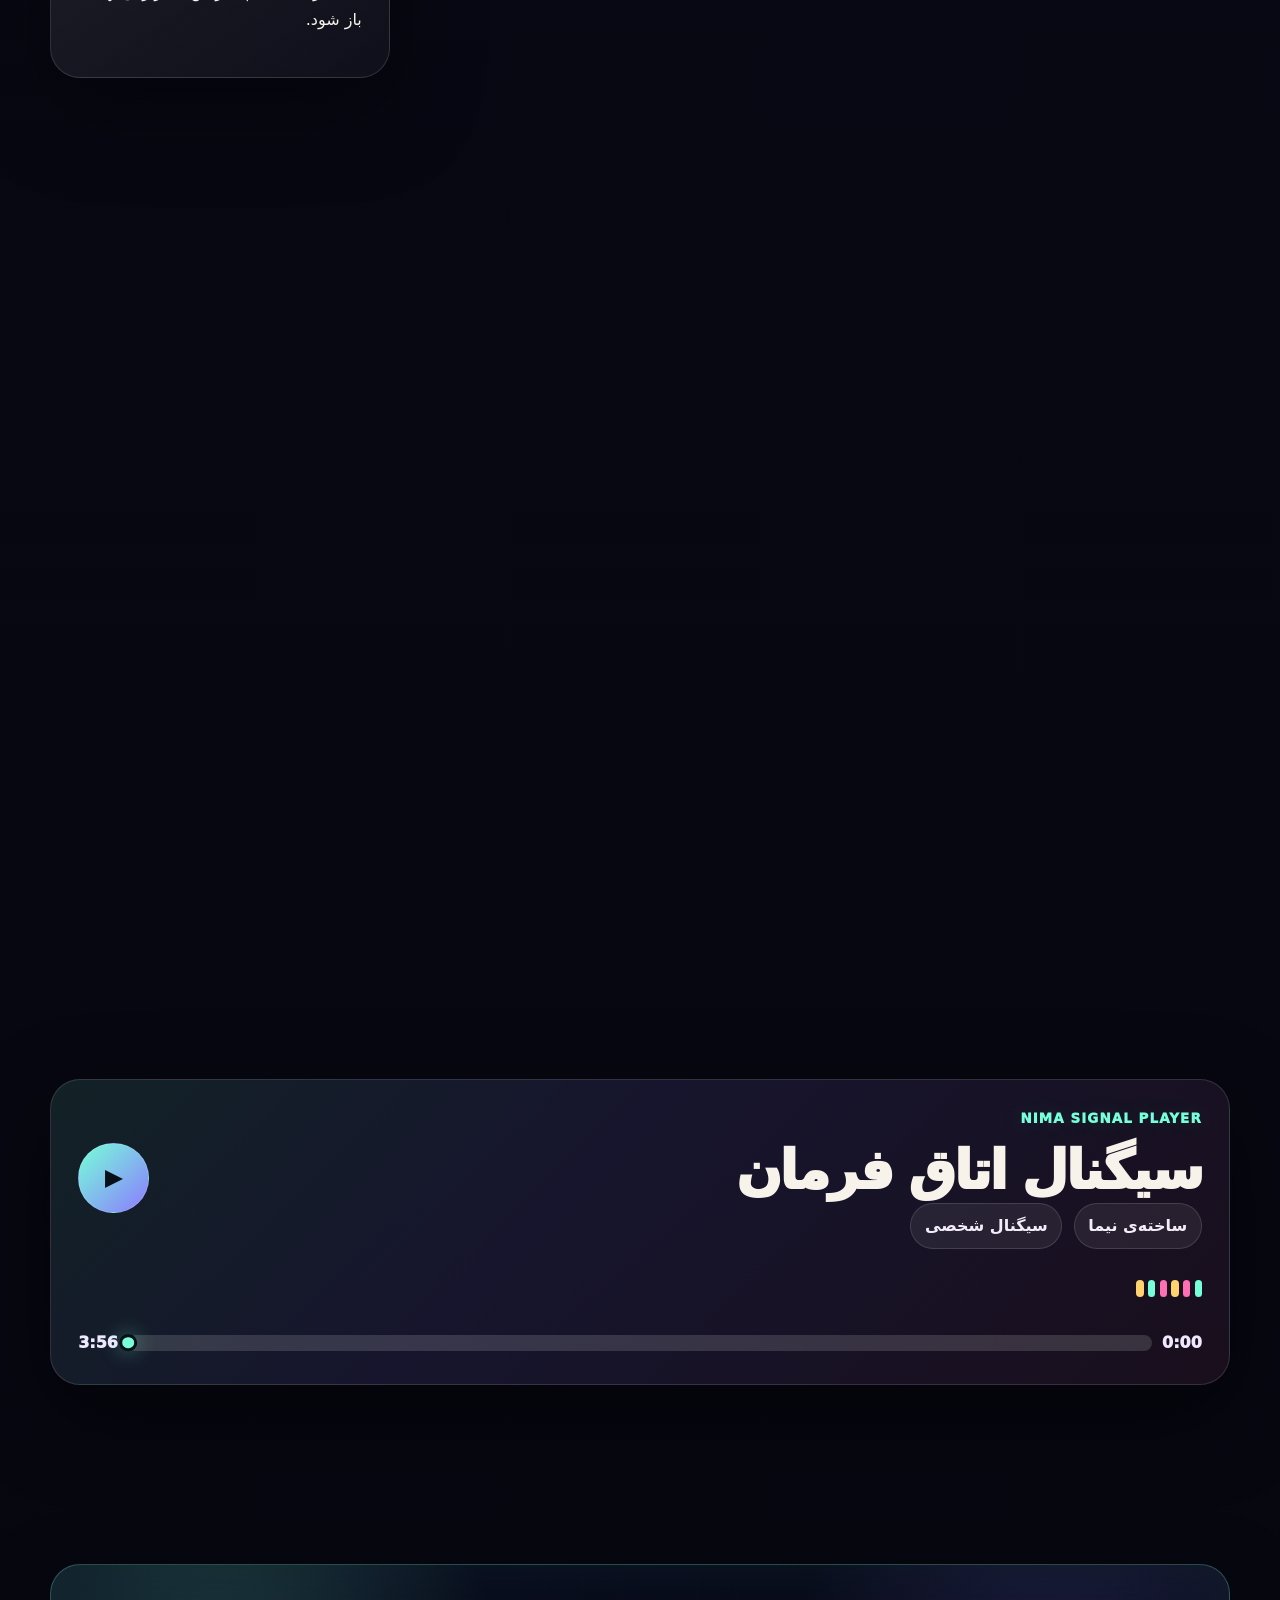
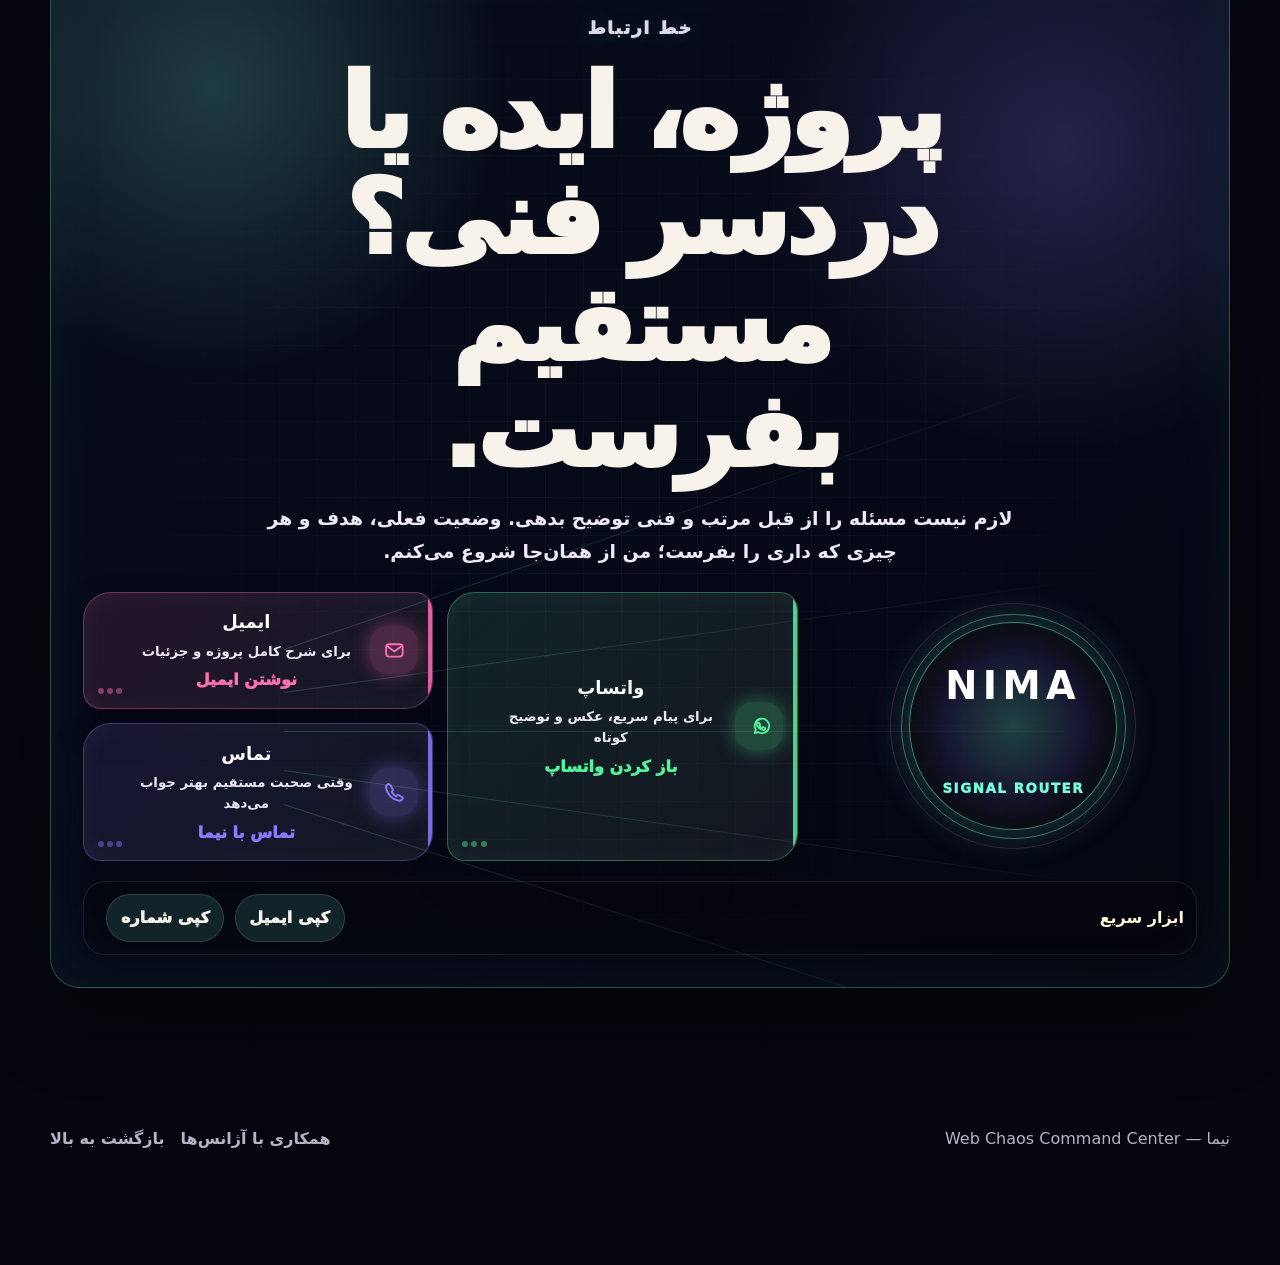
==== commit 4ecd089e: "Load debug lab v4 experience" ====
--- a/index.html
+++ b/index.html
@@ -21,6 +21,7 @@
     </script>
     <link rel="stylesheet" href="assets/css/style.css">
     <link rel="stylesheet" href="assets/css/portfolio-v2.css">
+    <link rel="stylesheet" href="assets/css/debug-lab-v4.css">
 </head>
 <body>
     <a class="skip-link" href="#main-content" data-i18n="skip">رفتن به محتوای اصلی</a>
@@ -123,5 +124,6 @@
     <div class="command-dialog" id="command-dialog" role="dialog" aria-modal="true" aria-labelledby="command-title" hidden><div class="command-backdrop" data-close-command></div><div class="command-panel" role="document"><div class="command-head"><div><p class="section-kicker">System Console</p><h2 id="command-title" data-i18n="paletteTitle">فرمان‌ها</h2></div><button class="icon-button" type="button" data-close-command data-i18n-aria-label="closeAria" aria-label="بستن">×</button></div><div class="command-list" id="command-list"></div><p class="command-hint" data-i18n="paletteHint">/ برای باز کردن، Escape برای بستن.</p></div></div>
     <script src="assets/js/main.js"></script>
     <script src="assets/js/portfolio-v2.js"></script>
+    <script src="assets/js/debug-lab-v4.js"></script>
 </body>
 </html>
--- a/assets/css/portfolio-v2.css
+++ b/assets/css/portfolio-v2.css
@@ -9,8 +9,10 @@
 }
 
 .mission-grid {
-    grid-template-columns: repeat(3, minmax(0, 1fr));
+    display: grid;
+    grid-template-columns: repeat(6, minmax(0, 1fr));
     gap: 1.1rem;
+    align-items: stretch;
 }
 
 .mission-card {
@@ -84,14 +86,74 @@
     font-weight: 650;
 }
 
+.mission-card:not(.flagship) {
+    grid-column: span 2;
+    display: flex;
+    flex-direction: column;
+    min-height: 46rem;
+    padding: 1.45rem;
+    transition: transform .22s ease, border-color .22s ease, box-shadow .22s ease;
+    background:
+        radial-gradient(circle at 90% 4%, rgba(140, 123, 255, .11), transparent 13rem),
+        linear-gradient(155deg, rgba(255,255,255,.095), rgba(255,255,255,.03));
+}
+
+.mission-card:not(.flagship)::before {
+    content: "PROJECT / " attr(data-project);
+    display: block;
+    margin-bottom: .8rem;
+    color: rgba(118,255,216,.62);
+    font: 900 .68rem/1.2 ui-monospace, SFMono-Regular, Menlo, monospace;
+    letter-spacing: .12em;
+    text-transform: uppercase;
+}
+
+.mission-card:not(.flagship):hover {
+    transform: translateY(-7px);
+    border-color: rgba(118,255,216,.36);
+    box-shadow: 0 28px 85px rgba(0,0,0,.38), 0 0 0 1px rgba(118,255,216,.06) inset;
+}
+
+.mission-card:not(.flagship) h3 {
+    margin: .3rem 0 1rem;
+    font-size: clamp(2.2rem, 3.6vw, 3rem);
+    line-height: 1;
+    letter-spacing: -.035em;
+}
+
+html[dir="rtl"] .mission-card:not(.flagship) h3 {
+    letter-spacing: -.015em;
+}
+
+.mission-card:not(.flagship) .mission-block:first-of-type {
+    min-height: 7.5rem;
+}
+
 .mission-card:not(.flagship) .mission-work {
-    min-height: 0;
-}
-
-.mission-card:not(.flagship) .mission-block,
+    min-height: 10.8rem;
+}
+
 .mission-card:not(.flagship) .mission-result {
-    min-height: 0;
-}
+    min-height: 7.7rem;
+}
+
+.mission-card:not(.flagship) .chips {
+    min-height: 6.1rem;
+    align-content: flex-start;
+}
+
+.mission-card:not(.flagship) .mission-proof {
+    min-height: 3.4rem;
+    display: flex;
+    align-items: center;
+}
+
+.mission-card[data-project="ofoghnikan"] { order: 2; grid-column: 1 / span 2; }
+.mission-card[data-project="fanaz"] { order: 3; grid-column: 3 / span 2; }
+.mission-card[data-project="shaliia"] { order: 4; grid-column: 5 / span 2; }
+.mission-card[data-project="fannkala"] { order: 5; grid-column: 2 / span 2; }
+.mission-card[data-project="parstek"] { order: 6; grid-column: 4 / span 2; }
+.mission-card.flagship { order: 1; }
 
 .mission-card .mission-proof {
     margin-top: 0;
@@ -99,6 +161,33 @@
 
 .mission-card .live-link {
     margin-top: auto;
+}
+
+/* Hero polish: one visual voice, no oversized/small split. */
+.hero-title {
+    max-width: 12ch;
+    font-size: clamp(4rem, 8vw, 7.5rem);
+    line-height: .94;
+}
+
+.hero-title-main,
+.hero-title-soft {
+    display: inline !important;
+    font: inherit !important;
+    font-size: 1em !important;
+    line-height: inherit !important;
+    letter-spacing: inherit !important;
+}
+
+.hero-title-main::after {
+    content: " ";
+}
+
+.hero-subtitle {
+    max-width: 62ch;
+    text-align: justify;
+    text-justify: inter-word;
+    hyphens: auto;
 }
 
 .systems-section {
@@ -154,21 +243,85 @@
     margin: 0;
     color: #d6cfdf;
     font-weight: 650;
+    text-align: justify;
 }
 
 #chaos .chaos-grid > :nth-child(n + 7) {
     display: none !important;
 }
 
+/* Mini Debug Lab: stronger game feel without changing the core mechanics. */
 .game-brief-v2 {
     margin-bottom: 0.8rem;
-    padding: 0.7rem 0.9rem;
-    border: 1px solid rgba(118, 255, 216, 0.2);
+    padding: 0.72rem 1rem;
+    border: 1px solid rgba(118, 255, 216, 0.24);
     border-radius: 16px;
-    background: rgba(118, 255, 216, 0.055);
+    background: linear-gradient(90deg, rgba(118,255,216,.08), rgba(140,123,255,.08));
     color: #dffdf5;
     font: 900 0.78rem/1.5 ui-monospace, SFMono-Regular, Menlo, Consolas, monospace;
     letter-spacing: 0.04em;
+    box-shadow: inset 0 1px 0 rgba(255,255,255,.04);
+}
+
+.debug-lab-stage {
+    isolation: isolate;
+    border-color: rgba(118,255,216,.18);
+    background:
+        radial-gradient(circle at 50% 50%, rgba(118,255,216,.08), transparent 28%),
+        linear-gradient(180deg, rgba(10,16,28,.96), rgba(5,8,16,.98));
+    box-shadow: inset 0 0 70px rgba(0,0,0,.55), 0 24px 70px rgba(0,0,0,.28);
+}
+
+.debug-lab-stage::before {
+    content: "";
+    position: absolute;
+    z-index: 8;
+    inset: 0;
+    pointer-events: none;
+    background: linear-gradient(180deg, transparent 0%, rgba(118,255,216,.11) 48%, rgba(118,255,216,.35) 50%, rgba(118,255,216,.11) 52%, transparent 100%);
+    transform: translateY(-100%);
+    animation: lab-scan 4.8s linear infinite;
+    mix-blend-mode: screen;
+}
+
+.debug-lab-stage::after {
+    content: "LIVE INCIDENT MAP  •  TAP GLITCHES  •  BUILD COMBO";
+    position: absolute;
+    z-index: 9;
+    inset-inline: .85rem;
+    inset-block-end: .65rem;
+    color: rgba(223,253,245,.44);
+    font: 800 .64rem/1.2 ui-monospace, SFMono-Regular, Menlo, monospace;
+    letter-spacing: .09em;
+    pointer-events: none;
+}
+
+.lab-core {
+    animation: core-breathe 2.2s ease-in-out infinite;
+}
+
+.debug-lab-stage [data-glitch] {
+    transition: transform 0.14s ease, filter 0.14s ease, opacity 0.14s ease;
+    filter: drop-shadow(0 0 7px var(--accent));
+}
+
+.debug-lab-stage [data-glitch]:hover {
+    transform: scale(1.13) rotate(-2deg);
+    filter: drop-shadow(0 0 18px var(--accent));
+}
+
+.debug-lab-stage [data-glitch]:active {
+    transform: scale(.9);
+}
+
+.rescue-hud span {
+    transition: border-color .2s ease, background .2s ease, transform .2s ease;
+}
+
+.rescue-hud span:hover {
+    border-color: rgba(118,255,216,.35);
+    background: rgba(118,255,216,.06);
+    transform: translateY(-2px);
 }
 
 #game-card.v2-complete {
@@ -177,25 +330,101 @@
 }
 
 #game-card.v2-complete .lab-core {
-    filter: drop-shadow(0 0 24px rgba(119, 255, 157, 0.7));
-}
-
-.debug-lab-stage [data-glitch] {
-    transition: transform 0.16s ease, filter 0.16s ease, opacity 0.16s ease;
-}
-
-.debug-lab-stage [data-glitch]:hover {
-    transform: scale(1.08);
-    filter: drop-shadow(0 0 12px rgba(118, 255, 216, 0.7));
-}
-
-.agency-case-grid {
-    align-items: stretch;
-}
-
-.agency-case {
+    filter: drop-shadow(0 0 28px rgba(119, 255, 157, 0.78));
+    animation: core-win .9s ease-in-out infinite alternate;
+}
+
+#game-card.v2-complete .debug-lab-stage::after {
+    content: "SYSTEM STABLE  •  100%  •  DIAGNOSIS UNLOCKED";
+    color: rgba(119,255,157,.72);
+}
+
+@keyframes lab-scan {
+    0% { transform: translateY(-110%); opacity: 0; }
+    12% { opacity: 1; }
+    88% { opacity: 1; }
+    100% { transform: translateY(110%); opacity: 0; }
+}
+
+@keyframes core-breathe {
+    0%,100% { transform: scale(1); filter: drop-shadow(0 0 8px rgba(118,255,216,.22)); }
+    50% { transform: scale(1.045); filter: drop-shadow(0 0 19px rgba(118,255,216,.5)); }
+}
+
+@keyframes core-win {
+    from { transform: scale(1.02); }
+    to { transform: scale(1.08); }
+}
+
+/* Agency page polish. */
+.agency-page .agency-hero h1 {
+    max-width: 16ch;
+    text-wrap: balance;
+    line-height: 1.04;
+}
+
+html[dir="rtl"] .agency-page .agency-hero h1 {
+    letter-spacing: -.015em;
+}
+
+.agency-page .agency-lede,
+.agency-page .agency-panel p,
+.agency-page .agency-rule p,
+.agency-page .agency-case p,
+.agency-page .agency-workflow p,
+.agency-page .agency-faq-item p {
+    text-align: justify;
+    text-justify: inter-word;
+    hyphens: auto;
+}
+
+.agency-page .agency-rules {
+    grid-template-columns: repeat(3, minmax(0, 1fr));
+    overflow: visible;
+    gap: 1rem;
+    padding-bottom: 0;
+}
+
+.agency-page .agency-rules > :last-child:nth-child(3n + 1) {
+    grid-column: 2;
+}
+
+.agency-page .agency-rule {
+    min-height: 0;
+    padding: 1.2rem;
+}
+
+.agency-page .agency-case-grid,
+.agency-page .agency-case-grid-extra {
+    grid-template-columns: repeat(2, minmax(0, 1fr));
+    gap: 1rem;
+}
+
+.agency-page .agency-case-grid-extra {
+    display: grid;
+    margin-top: 1rem;
+}
+
+.agency-page .agency-case {
     min-height: 100%;
-}
+    padding: 1.35rem;
+    transition: transform .2s ease, border-color .2s ease;
+}
+
+.agency-page .agency-case:hover {
+    transform: translateY(-5px);
+    border-color: rgba(118,255,216,.3);
+}
+
+.agency-page .agency-case h3 {
+    font-size: clamp(2rem, 3vw, 2.65rem);
+    line-height: 1.05;
+}
+
+.lang-en { display: none !important; }
+html[lang="en"] .lang-fa { display: none !important; }
+html[lang="en"] .lang-en { display: block !important; }
+html[lang="en"] span.lang-en { display: inline !important; }
 
 @media (max-width: 980px) {
     .mission-grid,
@@ -204,7 +433,14 @@
     }
 
     .mission-card.flagship {
+        grid-column: 1 / -1;
         grid-template-columns: 1fr;
+    }
+
+    .mission-card:not(.flagship),
+    .mission-card[data-project] {
+        grid-column: auto;
+        min-height: 44rem;
     }
 
     .mission-card.flagship .mission-side {
@@ -216,9 +452,28 @@
     .mission-card.flagship .chips {
         grid-column: 1 / -1;
     }
+
+    .agency-page .agency-rules,
+    .agency-page .agency-case-grid,
+    .agency-page .agency-case-grid-extra {
+        grid-template-columns: repeat(2, minmax(0, 1fr));
+    }
+
+    .agency-page .agency-rules > :last-child:nth-child(3n + 1) {
+        grid-column: auto;
+    }
 }
 
 @media (max-width: 700px) {
+    .hero-title {
+        font-size: clamp(3.3rem, 15vw, 5rem);
+        max-width: 11ch;
+    }
+
+    .hero-subtitle {
+        text-align: start;
+    }
+
     .mission-grid,
     .systems-grid {
         display: grid;
@@ -226,10 +481,22 @@
         overflow: visible;
     }
 
-    .mission-card {
+    .mission-card,
+    .mission-card:not(.flagship),
+    .mission-card[data-project] {
         width: auto;
         min-width: 0;
+        min-height: 0;
+        grid-column: 1;
         scroll-snap-align: none;
+    }
+
+    .mission-card:not(.flagship) .mission-block:first-of-type,
+    .mission-card:not(.flagship) .mission-work,
+    .mission-card:not(.flagship) .mission-result,
+    .mission-card:not(.flagship) .chips,
+    .mission-card:not(.flagship) .mission-proof {
+        min-height: 0;
     }
 
     .mission-card.flagship {
@@ -247,4 +514,32 @@
     .system-capability {
         min-height: 0;
     }
-}
+
+    .debug-lab-stage::after {
+        content: "TAP GLITCHES • BUILD COMBO";
+        font-size: .58rem;
+    }
+
+    .agency-page .agency-lede,
+    .agency-page .agency-panel p,
+    .agency-page .agency-rule p,
+    .agency-page .agency-case p,
+    .agency-page .agency-workflow p,
+    .agency-page .agency-faq-item p {
+        text-align: start;
+    }
+
+    .agency-page .agency-rules,
+    .agency-page .agency-case-grid,
+    .agency-page .agency-case-grid-extra {
+        grid-template-columns: 1fr;
+    }
+}
+
+@media (prefers-reduced-motion: reduce) {
+    .debug-lab-stage::before,
+    .lab-core,
+    #game-card.v2-complete .lab-core {
+        animation: none;
+    }
+}
--- a/assets/css/debug-lab-v4.css
+++ b/assets/css/debug-lab-v4.css
@@ -0,0 +1,419 @@
+/* Final hero fit + Mini Debug Lab v4 */
+
+/* English hero must stay inside its column. Same type size across both title fragments. */
+html[lang="en"] .hero-title {
+    width: 100%;
+    max-width: 9.4ch !important;
+    white-space: normal !important;
+    text-wrap: balance;
+    overflow-wrap: normal;
+    font-size: clamp(2.8rem, 4.8vw, 4.65rem) !important;
+    line-height: .98 !important;
+    letter-spacing: -.045em !important;
+}
+
+html[lang="en"] .hero-title-main,
+html[lang="en"] .hero-title-soft {
+    display: inline !important;
+    font: inherit !important;
+    font-size: 1em !important;
+    line-height: inherit !important;
+    letter-spacing: inherit !important;
+}
+
+/* --- Debug Lab v4 ------------------------------------------------------- */
+.debug-lab-stage.chaos-stage {
+    --v4-grid: rgba(118,255,216,.085);
+    --v4-ring: rgba(118,255,216,.16);
+    position: relative;
+    min-height: 29rem;
+    cursor: crosshair;
+    background:
+        radial-gradient(circle at 50% 50%, rgba(118,255,216,.14), transparent 7.8rem),
+        radial-gradient(circle at 50% 50%, transparent 0 10rem, rgba(140,123,255,.08) 10.1rem 10.25rem, transparent 10.4rem),
+        radial-gradient(circle at 50% 50%, transparent 0 15rem, rgba(118,255,216,.055) 15.1rem 15.25rem, transparent 15.4rem),
+        linear-gradient(180deg, rgba(8,13,24,.99), rgba(4,7,14,.995));
+    border-color: rgba(118,255,216,.28);
+    box-shadow:
+        inset 0 0 100px rgba(0,0,0,.58),
+        inset 0 0 60px rgba(118,255,216,.045),
+        0 28px 80px rgba(0,0,0,.34);
+}
+
+/* Replace the old vertical scan bar with an actual radar sweep. */
+.debug-lab-stage.chaos-stage::before {
+    content: "";
+    position: absolute;
+    z-index: 2;
+    inset: -38%;
+    pointer-events: none;
+    background:
+        conic-gradient(from 0deg at 50% 50%, transparent 0deg 326deg, rgba(118,255,216,.02) 330deg, rgba(118,255,216,.22) 350deg, rgba(118,255,216,.72) 359deg, transparent 360deg),
+        repeating-radial-gradient(circle at 50% 50%, transparent 0 4.6rem, rgba(118,255,216,.04) 4.68rem 4.76rem);
+    opacity: .62;
+    transform-origin: 50% 50%;
+    animation: v4-radar 7s linear infinite;
+    mix-blend-mode: screen;
+}
+
+.debug-lab-stage.chaos-stage::after {
+    content: "LIVE NODE MAP  •  CLEAR FAULTS  •  CHAIN HITS FOR COMBO";
+    position: absolute;
+    z-index: 10;
+    inset-inline: .9rem;
+    inset-block-end: .7rem;
+    color: rgba(223,253,245,.48);
+    font: 850 .63rem/1.2 ui-monospace, SFMono-Regular, Menlo, Consolas, monospace;
+    letter-spacing: .095em;
+    text-align: center;
+    pointer-events: none;
+}
+
+/* The previous animation overwrote the centering transform. Keep the core mathematically centered. */
+.chaos-stage .lab-core,
+#game-card.v2-complete .lab-core,
+#game-card.v4-online .lab-core {
+    inset: 50% auto auto 50% !important;
+    transform: translate(-50%, -50%) translateZ(80px) !important;
+    margin: 0 !important;
+    animation: v4-core-signal 2.1s ease-in-out infinite !important;
+    transition: filter .18s ease, box-shadow .18s ease, background .25s ease !important;
+}
+
+.chaos-stage .lab-core {
+    width: 7rem;
+    height: 7rem;
+    border: 1px solid rgba(220,255,248,.5);
+    background:
+        radial-gradient(circle at 36% 30%, #fff 0 8%, #c9fff0 9%, #76ffd8 30%, #24d4b8 58%, rgba(25,104,99,.96) 72%, rgba(7,17,27,.98) 73%);
+    box-shadow:
+        0 0 0 1px rgba(118,255,216,.12),
+        0 0 30px rgba(118,255,216,.72),
+        0 0 105px rgba(118,255,216,.2);
+}
+
+.chaos-stage .lab-core span {
+    position: relative;
+    z-index: 2;
+    display: grid;
+    place-items: center;
+    width: 3.7rem;
+    height: 3.7rem;
+    border-radius: 50%;
+    border: 1px solid rgba(255,255,255,.52);
+    background: rgba(4,15,20,.25);
+    color: #04100f;
+    text-shadow: 0 1px 0 rgba(255,255,255,.45);
+    letter-spacing: .13em;
+}
+
+.chaos-stage .lab-core::before,
+.chaos-stage .lab-core::after {
+    animation-name: labOrbit !important;
+    animation-timing-function: linear !important;
+}
+
+/* Fixed nodes: no drift, no hover displacement, no weird shake. */
+.chaos-stage .chaos-glitch,
+.chaos-stage .chaos-glitch.drift-a,
+.chaos-stage .chaos-glitch.drift-b {
+    margin: 0 !important;
+    transform: translate(-50%, -50%) translateZ(110px) !important;
+    animation: v4-node-alarm 2.35s ease-in-out infinite !important;
+    transition: border-color .16s ease, background .16s ease, box-shadow .16s ease, filter .16s ease !important;
+    border: 1px solid color-mix(in srgb, var(--accent), white 12%);
+    border-radius: 18px;
+    background:
+        linear-gradient(150deg, color-mix(in srgb, var(--accent), transparent 79%), rgba(10,13,24,.94) 62%),
+        rgba(8,10,18,.96);
+    box-shadow:
+        0 12px 26px rgba(0,0,0,.38),
+        0 0 18px color-mix(in srgb, var(--accent), transparent 63%),
+        inset 0 1px 0 rgba(255,255,255,.09);
+    overflow: visible;
+}
+
+.chaos-stage .chaos-glitch::before {
+    content: "";
+    position: absolute;
+    inset: 5px;
+    border: 1px solid color-mix(in srgb, var(--accent), transparent 54%);
+    border-radius: 13px;
+    opacity: .58;
+    pointer-events: none;
+}
+
+.chaos-stage .chaos-glitch::after {
+    content: "×";
+    position: absolute;
+    inset-block-start: -.52rem;
+    inset-inline-end: -.44rem;
+    display: grid;
+    place-items: center;
+    width: 1.35rem;
+    height: 1.35rem;
+    border: 1px solid color-mix(in srgb, var(--accent), white 18%);
+    border-radius: 50%;
+    background: #090d17;
+    color: var(--accent);
+    font: 1000 .82rem/1 ui-monospace, monospace;
+    box-shadow: 0 0 15px color-mix(in srgb, var(--accent), transparent 44%);
+    pointer-events: none;
+}
+
+.chaos-stage .chaos-glitch > span {
+    inset: -5px;
+    opacity: .42;
+    filter: blur(8px);
+    transform: scale(.94);
+    transition: transform .16s ease, opacity .16s ease, filter .16s ease;
+}
+
+.chaos-stage .chaos-glitch strong {
+    z-index: 2;
+    font-size: clamp(.72rem, 1.4vw, .9rem);
+    letter-spacing: .035em;
+    text-shadow: none;
+    transition: letter-spacing .16s ease, color .16s ease;
+}
+
+.chaos-stage .chaos-glitch:hover,
+.chaos-stage .chaos-glitch:focus-visible,
+.chaos-stage .chaos-glitch:active {
+    margin: 0 !important;
+    transform: translate(-50%, -50%) translateZ(110px) !important;
+    outline: none;
+    border-color: #fff;
+    background:
+        linear-gradient(150deg, color-mix(in srgb, var(--accent), transparent 62%), rgba(12,17,29,.98) 68%),
+        rgba(8,10,18,.98);
+    filter: brightness(1.12) saturate(1.18);
+    box-shadow:
+        0 15px 34px rgba(0,0,0,.42),
+        0 0 28px color-mix(in srgb, var(--accent), transparent 32%),
+        inset 0 0 20px color-mix(in srgb, var(--accent), transparent 82%);
+}
+
+.chaos-stage .chaos-glitch:hover > span,
+.chaos-stage .chaos-glitch:focus-visible > span {
+    transform: scale(1.14);
+    opacity: .82;
+    filter: blur(10px);
+}
+
+.chaos-stage .chaos-glitch:hover strong,
+.chaos-stage .chaos-glitch:focus-visible strong {
+    color: #fff;
+    letter-spacing: .07em;
+}
+
+/* Existing energy beams now read like circuitry. */
+.chaos-stage .lab-beam {
+    height: 2px;
+    opacity: .16;
+    background: linear-gradient(90deg, rgba(118,255,216,0), rgba(118,255,216,.48), rgba(118,255,216,0));
+    filter: drop-shadow(0 0 6px rgba(118,255,216,.5));
+}
+
+.chaos-stage .lab-beam.is-lit {
+    opacity: .92;
+    animation: v4-beam-charge .72s ease-in-out infinite alternate;
+}
+
+/* V4 overlay / progress rail inserted by debug-lab-v4.js. */
+.lab-v4-overlay {
+    position: absolute;
+    z-index: 9;
+    inset: .8rem .8rem auto;
+    display: flex;
+    align-items: center;
+    justify-content: space-between;
+    gap: .7rem;
+    pointer-events: none;
+}
+
+.lab-v4-overlay span {
+    border: 1px solid rgba(118,255,216,.17);
+    border-radius: 999px;
+    background: rgba(4,9,16,.62);
+    color: rgba(230,255,248,.64);
+    padding: .35rem .55rem;
+    font: 850 .61rem/1 ui-monospace, SFMono-Regular, Menlo, Consolas, monospace;
+    letter-spacing: .08em;
+    backdrop-filter: blur(8px);
+}
+
+.lab-v4-progress {
+    position: absolute;
+    z-index: 10;
+    inset-inline: 13%;
+    inset-block-end: 2rem;
+    height: 5px;
+    overflow: hidden;
+    border: 1px solid rgba(118,255,216,.17);
+    border-radius: 999px;
+    background: rgba(255,255,255,.045);
+    pointer-events: none;
+}
+
+.lab-v4-progress > i {
+    display: block;
+    width: 0;
+    height: 100%;
+    border-radius: inherit;
+    background: linear-gradient(90deg, #76ffd8, #8c7bff, #ffd36e);
+    box-shadow: 0 0 16px rgba(118,255,216,.55);
+    transition: width .28s cubic-bezier(.2,.8,.2,1);
+}
+
+.lab-v4-packet {
+    position: absolute;
+    z-index: 12;
+    width: .72rem;
+    height: .72rem;
+    border-radius: 50%;
+    background: var(--packet-accent, #76ffd8);
+    box-shadow: 0 0 12px var(--packet-accent, #76ffd8), 0 0 28px var(--packet-accent, #76ffd8);
+    pointer-events: none;
+    animation: v4-packet .46s cubic-bezier(.2,.78,.24,1) forwards;
+}
+
+.lab-v4-score {
+    position: absolute;
+    z-index: 13;
+    transform: translate(-50%, -50%);
+    color: #fff;
+    font: 1000 .7rem/1 ui-monospace, SFMono-Regular, Menlo, Consolas, monospace;
+    letter-spacing: .06em;
+    text-shadow: 0 0 12px var(--score-accent, #76ffd8);
+    pointer-events: none;
+    animation: v4-score .72s ease-out forwards;
+}
+
+.chaos-stage.v4-hit .lab-core {
+    filter: brightness(1.28) saturate(1.28);
+    box-shadow:
+        0 0 0 1px rgba(255,255,255,.2),
+        0 0 46px rgba(118,255,216,.95),
+        0 0 135px rgba(118,255,216,.32);
+}
+
+.chaos-stage.v4-booting {
+    animation: v4-stage-boot .62s ease-out;
+}
+
+#game-card.v2-complete .debug-lab-stage.chaos-stage::after {
+    content: "SYSTEM STABLE  •  CORE SYNCHRONIZED  •  DIAGNOSIS UNLOCKED";
+    color: rgba(119,255,157,.78);
+}
+
+#game-card.v2-complete .lab-core {
+    background:
+        radial-gradient(circle at 36% 30%, #fff 0 8%, #eaffbf 9%, #9dff77 30%, #61df69 58%, rgba(24,104,59,.96) 72%, rgba(7,17,27,.98) 73%);
+    box-shadow: 0 0 38px rgba(119,255,157,.92), 0 0 135px rgba(119,255,157,.34);
+}
+
+@keyframes v4-radar {
+    to { transform: rotate(360deg); }
+}
+
+@keyframes v4-core-signal {
+    0%, 100% {
+        filter: brightness(1) saturate(1);
+        box-shadow: 0 0 28px rgba(118,255,216,.68), 0 0 96px rgba(118,255,216,.18);
+    }
+    50% {
+        filter: brightness(1.12) saturate(1.14);
+        box-shadow: 0 0 38px rgba(118,255,216,.86), 0 0 118px rgba(118,255,216,.28);
+    }
+}
+
+@keyframes v4-node-alarm {
+    0%, 100% { filter: brightness(1); }
+    50% { filter: brightness(1.09) saturate(1.08); }
+}
+
+@keyframes v4-beam-charge {
+    from { filter: drop-shadow(0 0 5px rgba(118,255,216,.45)); }
+    to { filter: drop-shadow(0 0 13px rgba(118,255,216,.92)); }
+}
+
+@keyframes v4-packet {
+    0% { transform: translate(-50%, -50%) scale(.65); opacity: .25; }
+    28% { opacity: 1; }
+    100% { transform: translate(calc(-50% + var(--dx)), calc(-50% + var(--dy))) scale(.22); opacity: 0; }
+}
+
+@keyframes v4-score {
+    0% { opacity: 0; transform: translate(-50%, -38%) scale(.9); }
+    18% { opacity: 1; }
+    100% { opacity: 0; transform: translate(-50%, -145%) scale(1.04); }
+}
+
+@keyframes v4-stage-boot {
+    0% { filter: brightness(.72) saturate(.65); }
+    45% { filter: brightness(1.28) saturate(1.24); }
+    100% { filter: none; }
+}
+
+@media (max-width: 920px) {
+    html[lang="en"] .hero-title {
+        max-width: 10ch !important;
+        font-size: clamp(2.75rem, 11vw, 4.35rem) !important;
+    }
+
+    .debug-lab-stage.chaos-stage {
+        min-height: 23rem;
+    }
+}
+
+@media (max-width: 520px) {
+    html[lang="en"] .hero-title {
+        max-width: 9.2ch !important;
+        font-size: clamp(2.6rem, 12.5vw, 3.65rem) !important;
+    }
+
+    .debug-lab-stage.chaos-stage {
+        min-height: 20rem;
+    }
+
+    .chaos-stage .lab-core {
+        width: 5.9rem;
+        height: 5.9rem;
+    }
+
+    .chaos-stage .lab-core span {
+        width: 3.1rem;
+        height: 3.1rem;
+        font-size: .72rem;
+    }
+
+    .lab-v4-overlay {
+        inset: .6rem .6rem auto;
+    }
+
+    .lab-v4-overlay span:first-child {
+        display: none;
+    }
+
+    .lab-v4-progress {
+        inset-inline: 10%;
+    }
+
+    .debug-lab-stage.chaos-stage::after {
+        content: "CLEAR FAULTS • BUILD COMBO";
+        font-size: .56rem;
+    }
+}
+
+@media (prefers-reduced-motion: reduce) {
+    .debug-lab-stage.chaos-stage::before,
+    .chaos-stage .lab-core,
+    .chaos-stage .chaos-glitch,
+    .chaos-stage .lab-beam,
+    .lab-v4-packet,
+    .lab-v4-score,
+    .chaos-stage.v4-booting {
+        animation: none !important;
+    }
+}
